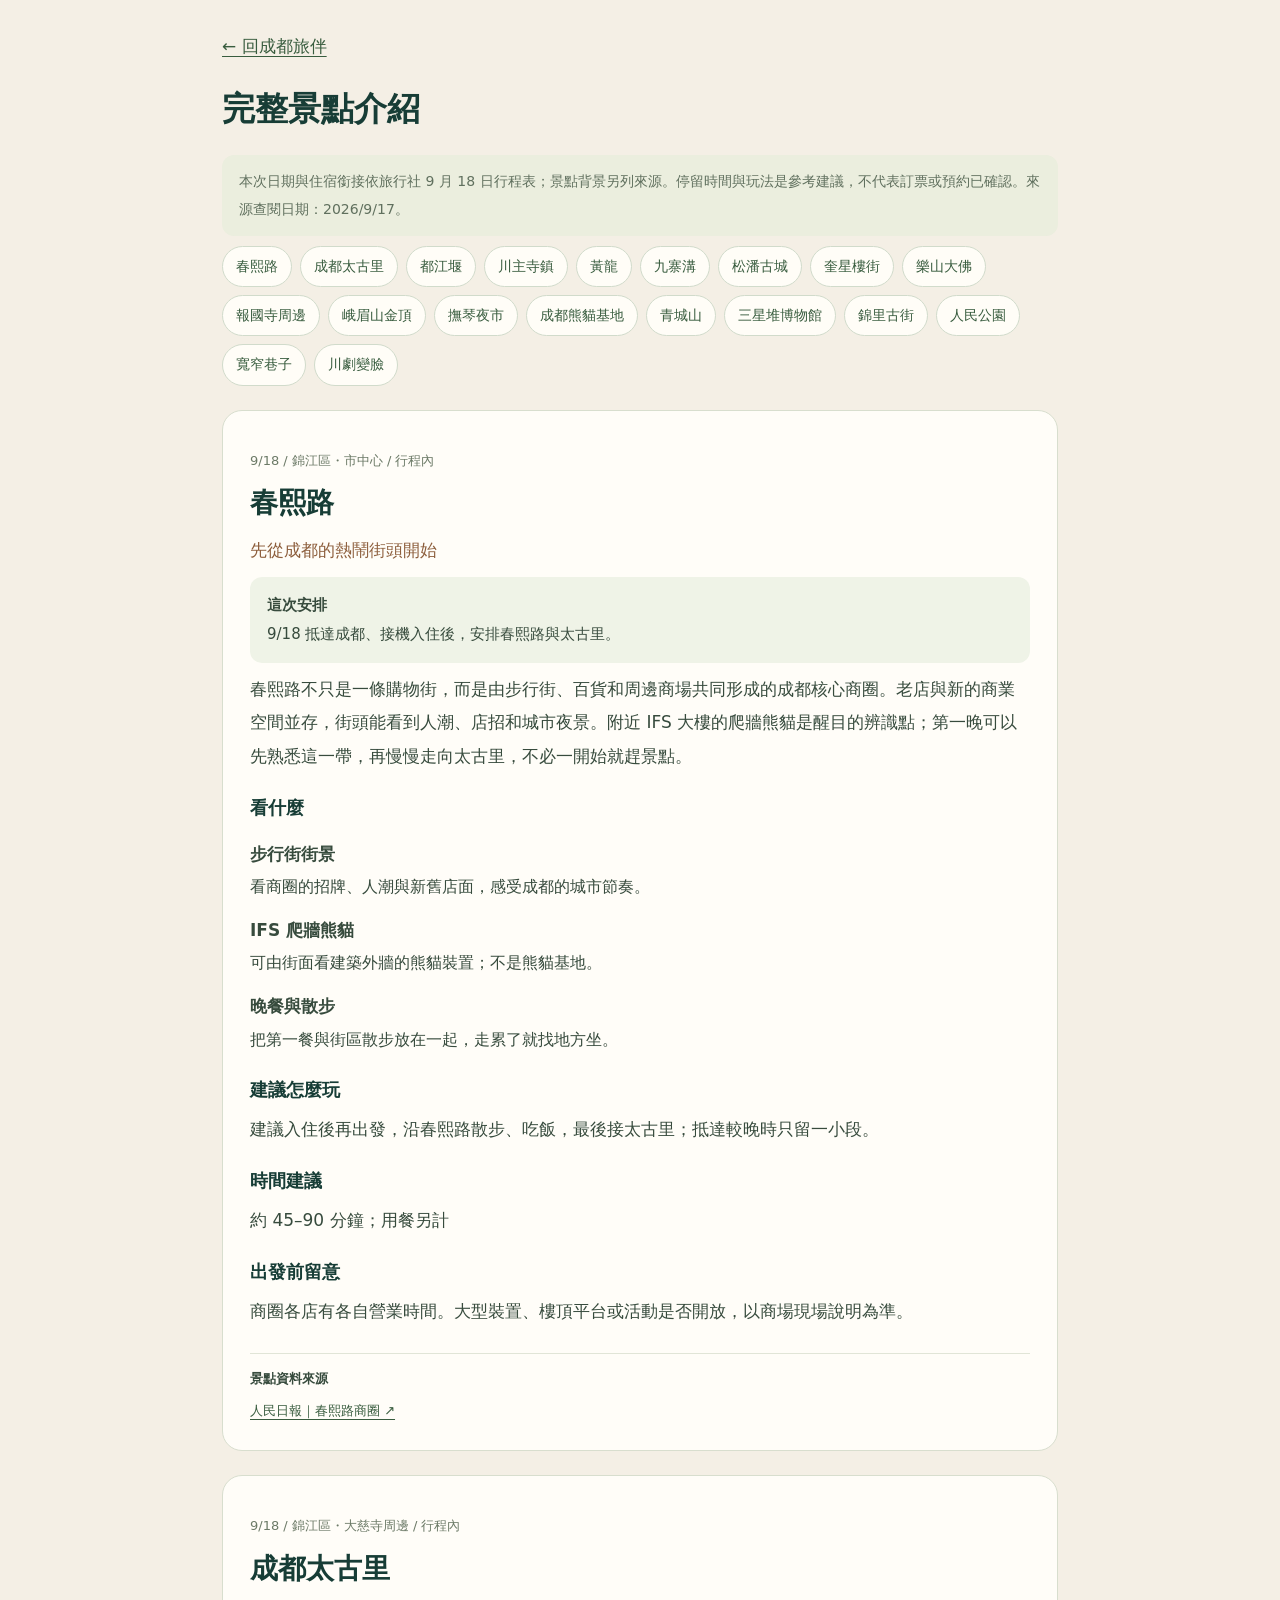
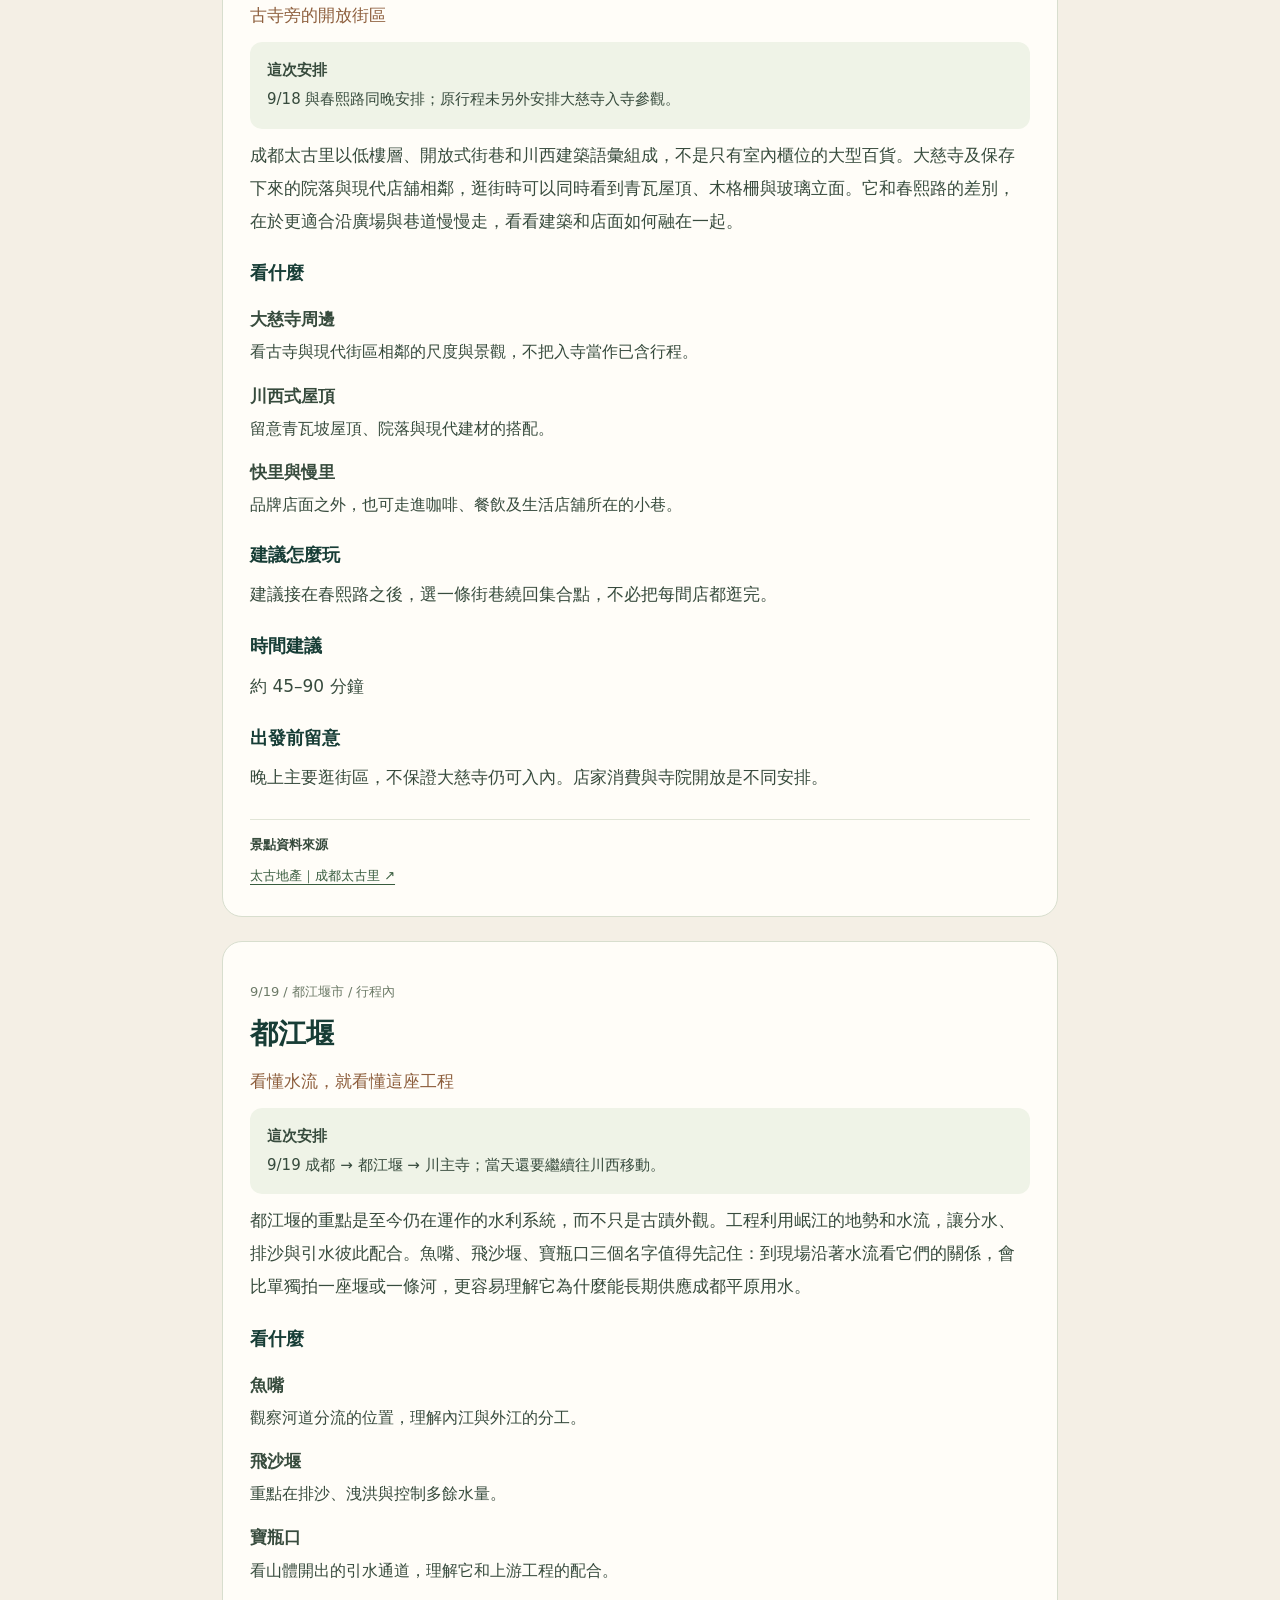
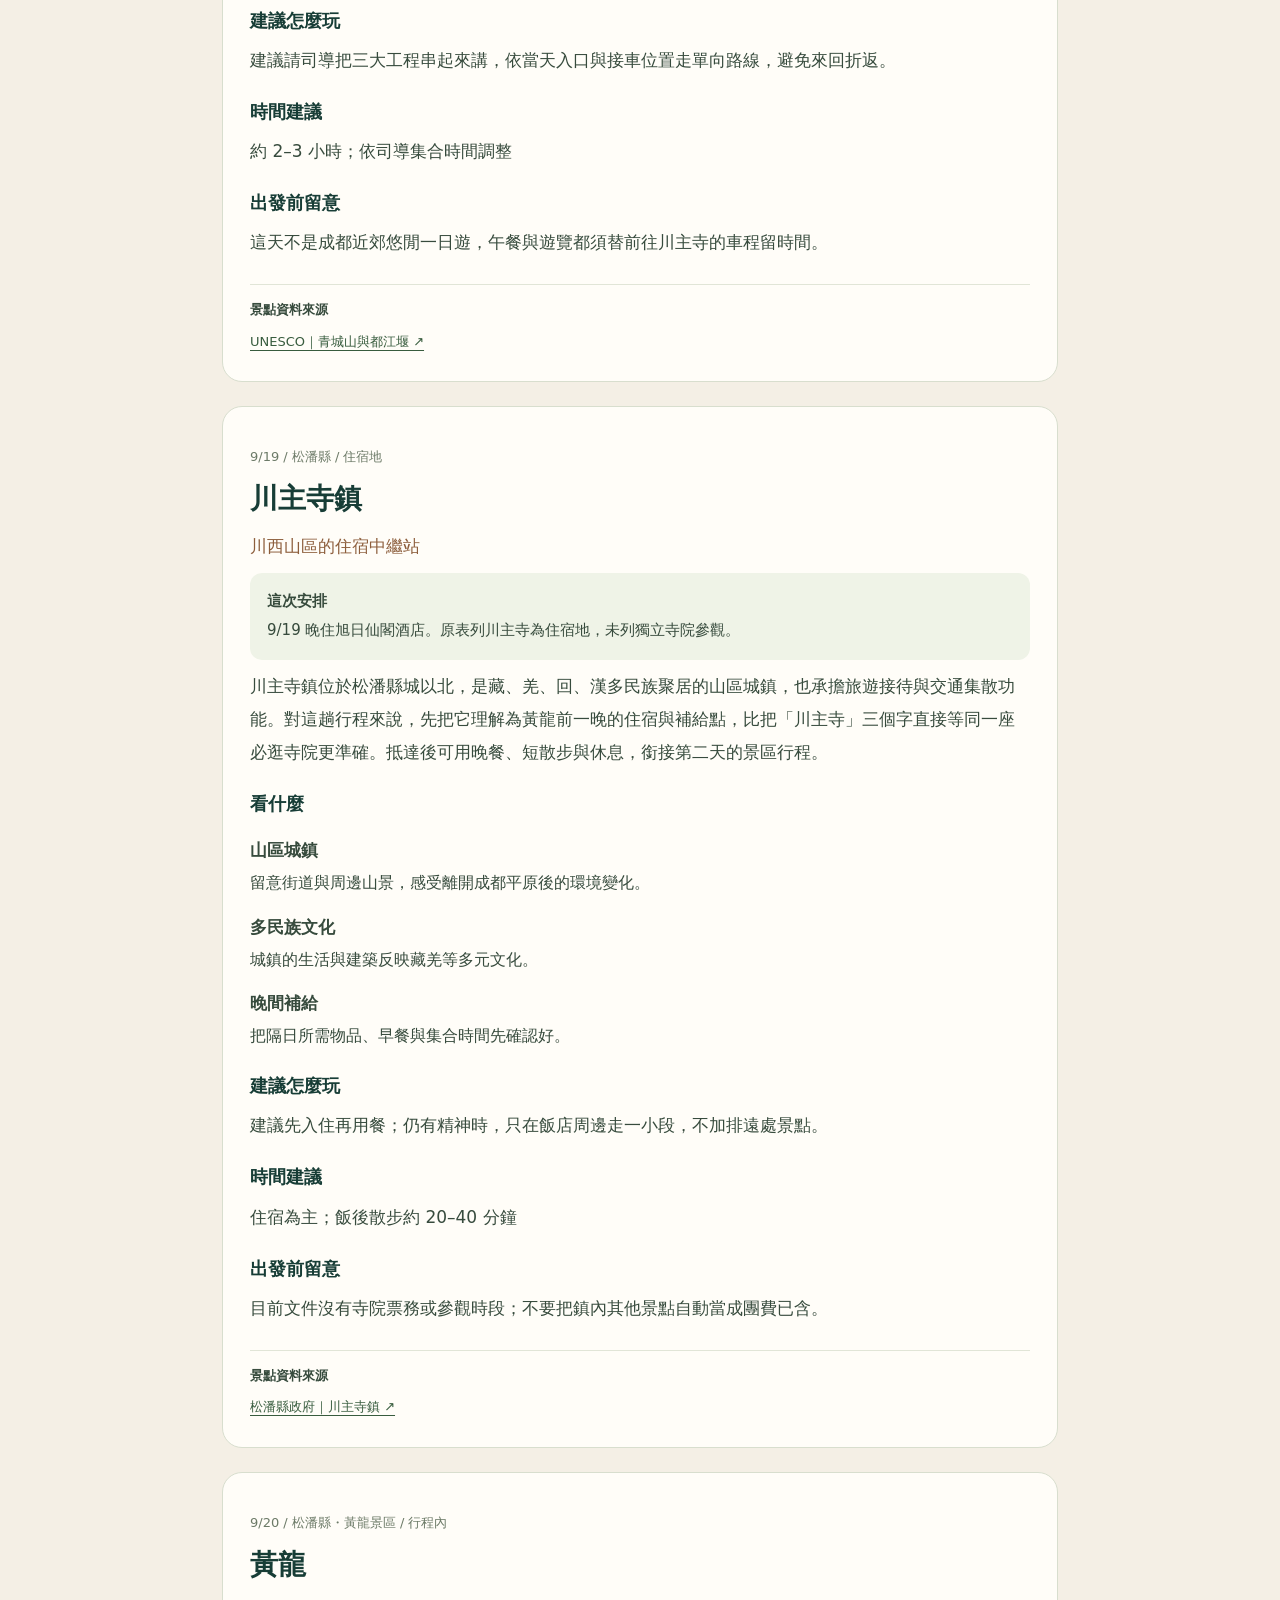
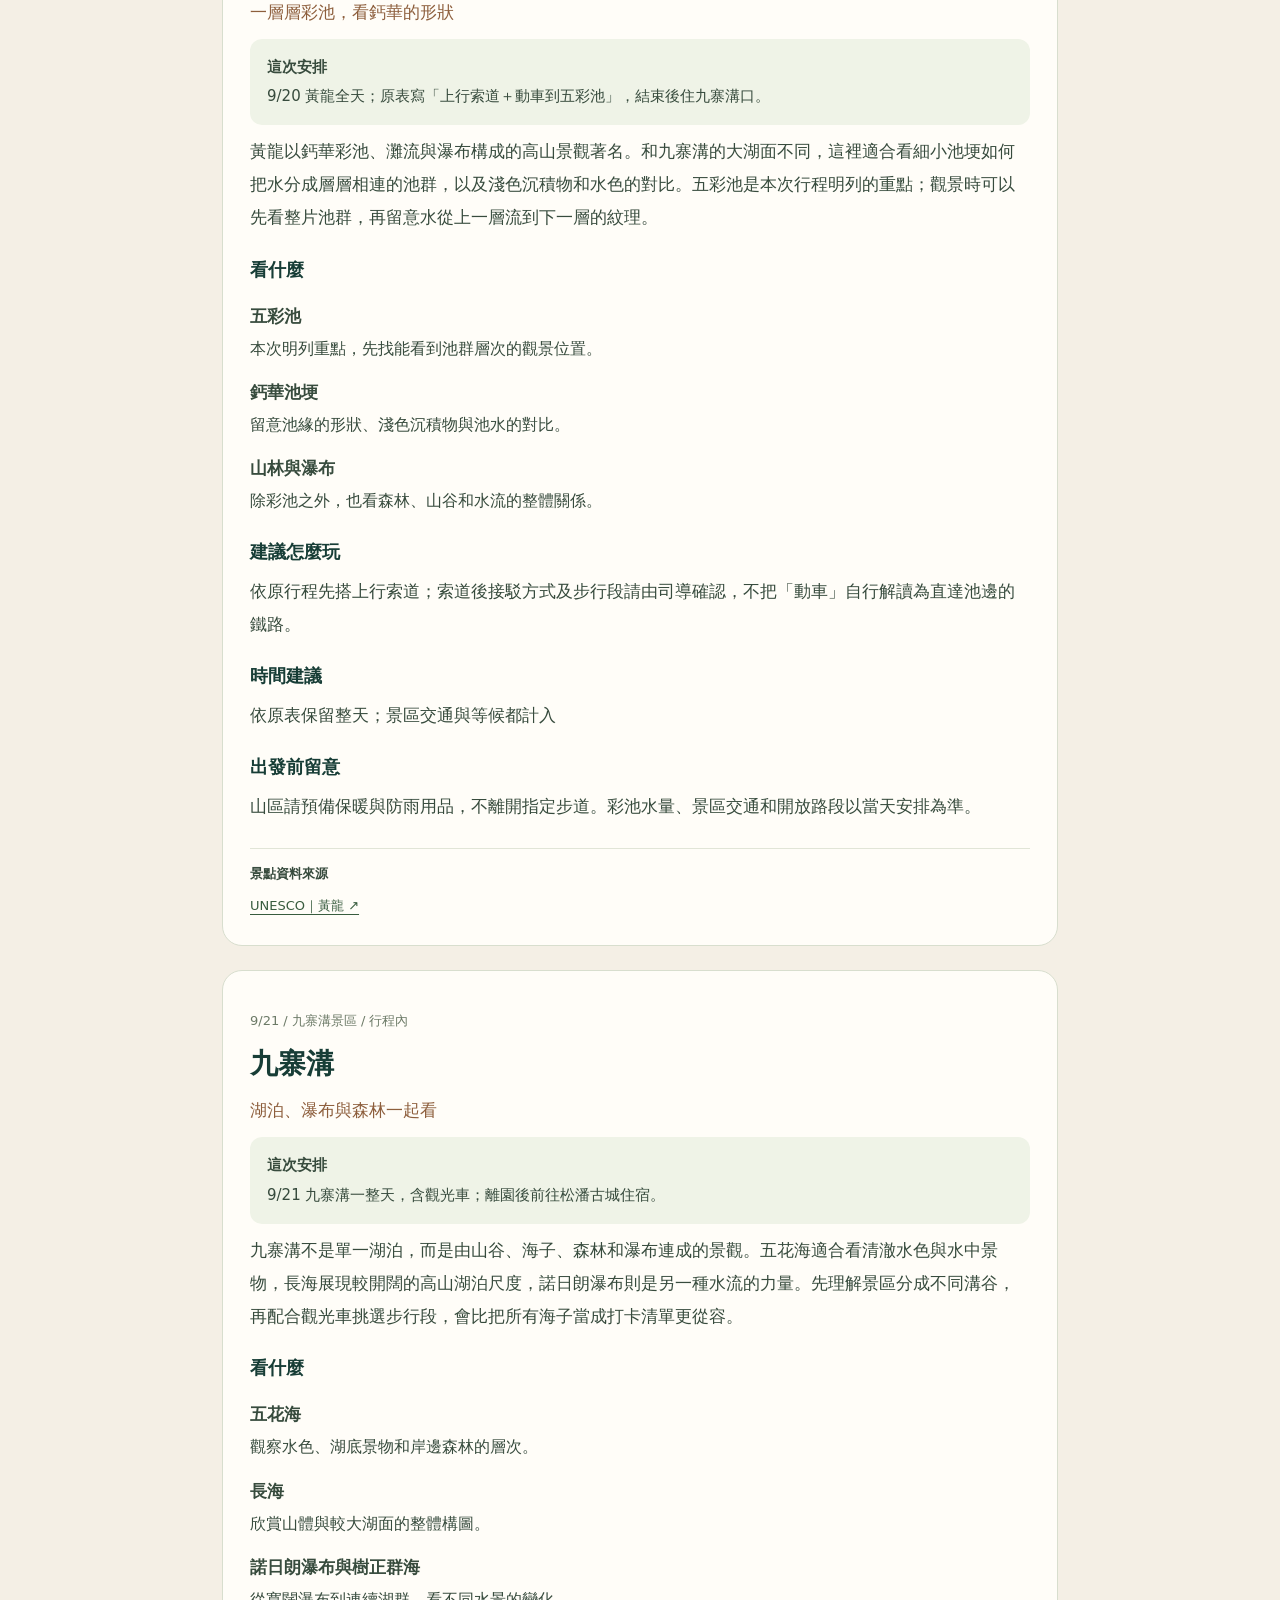
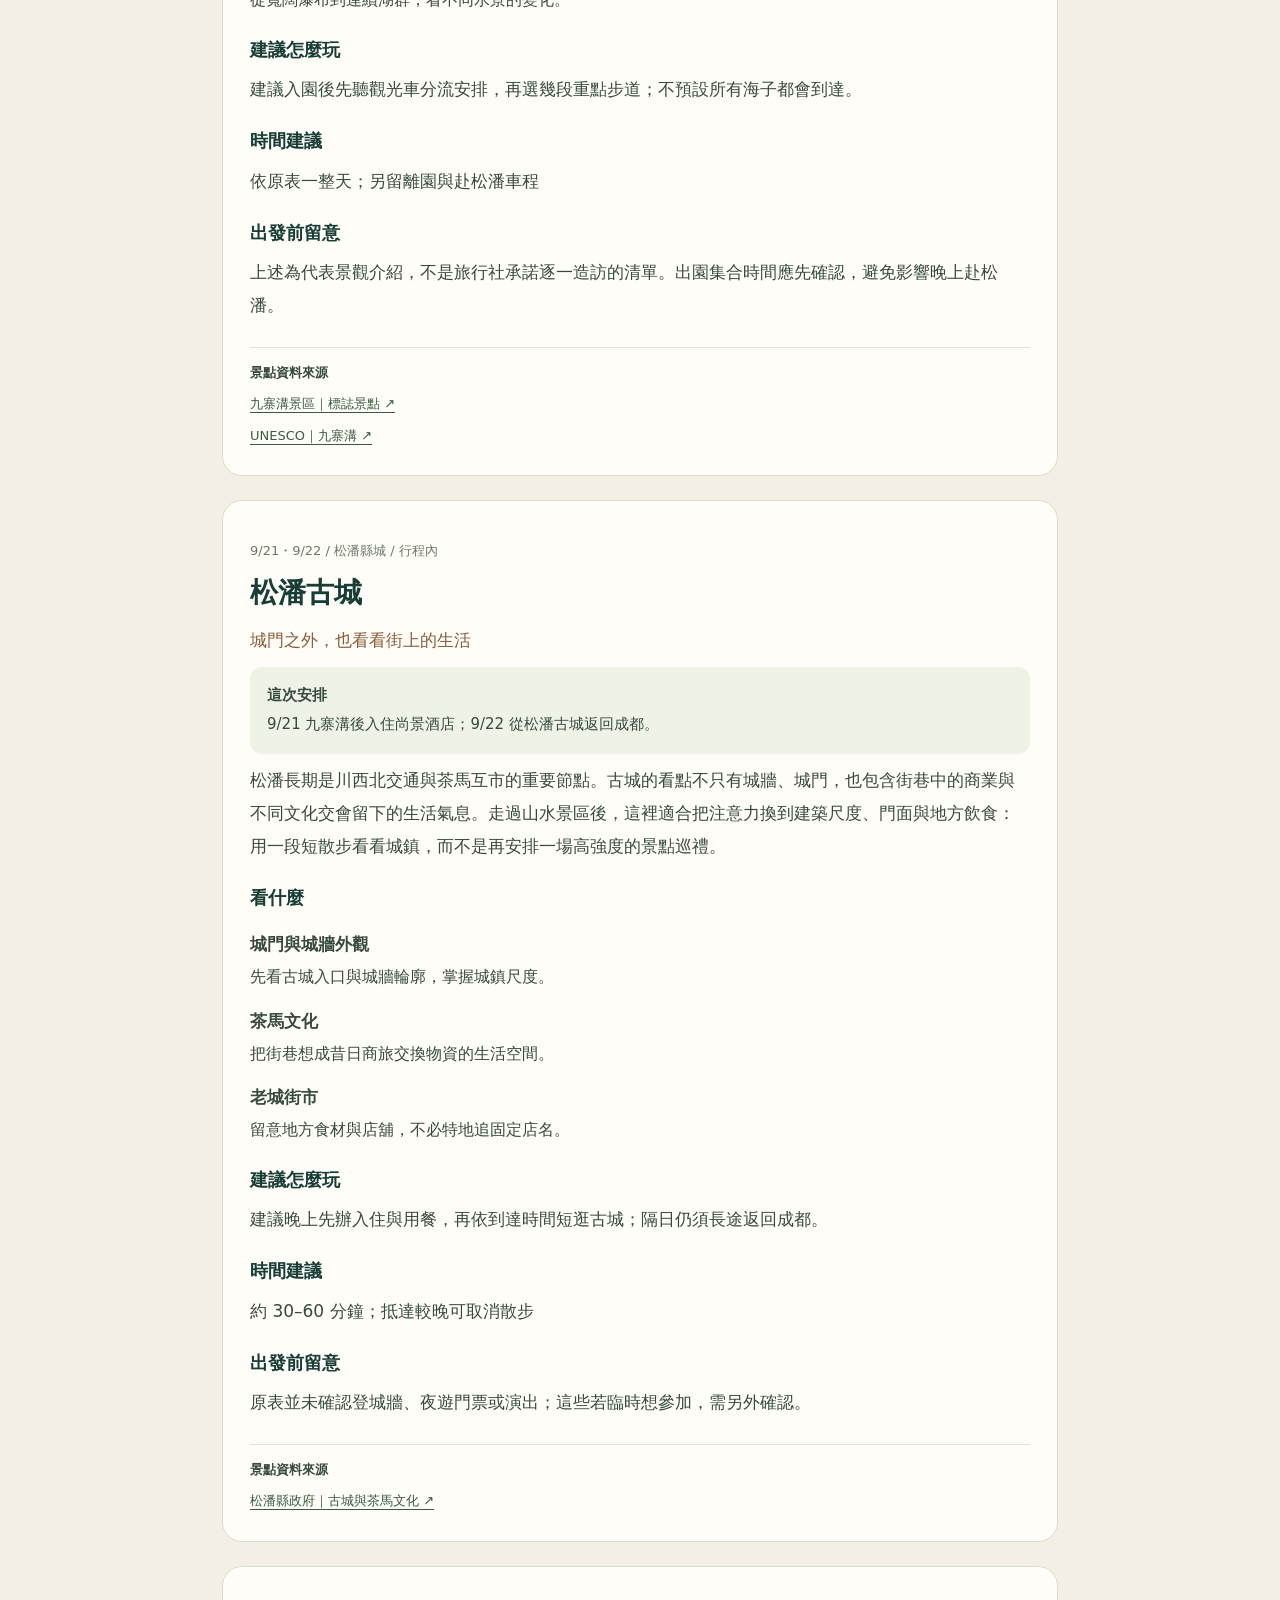
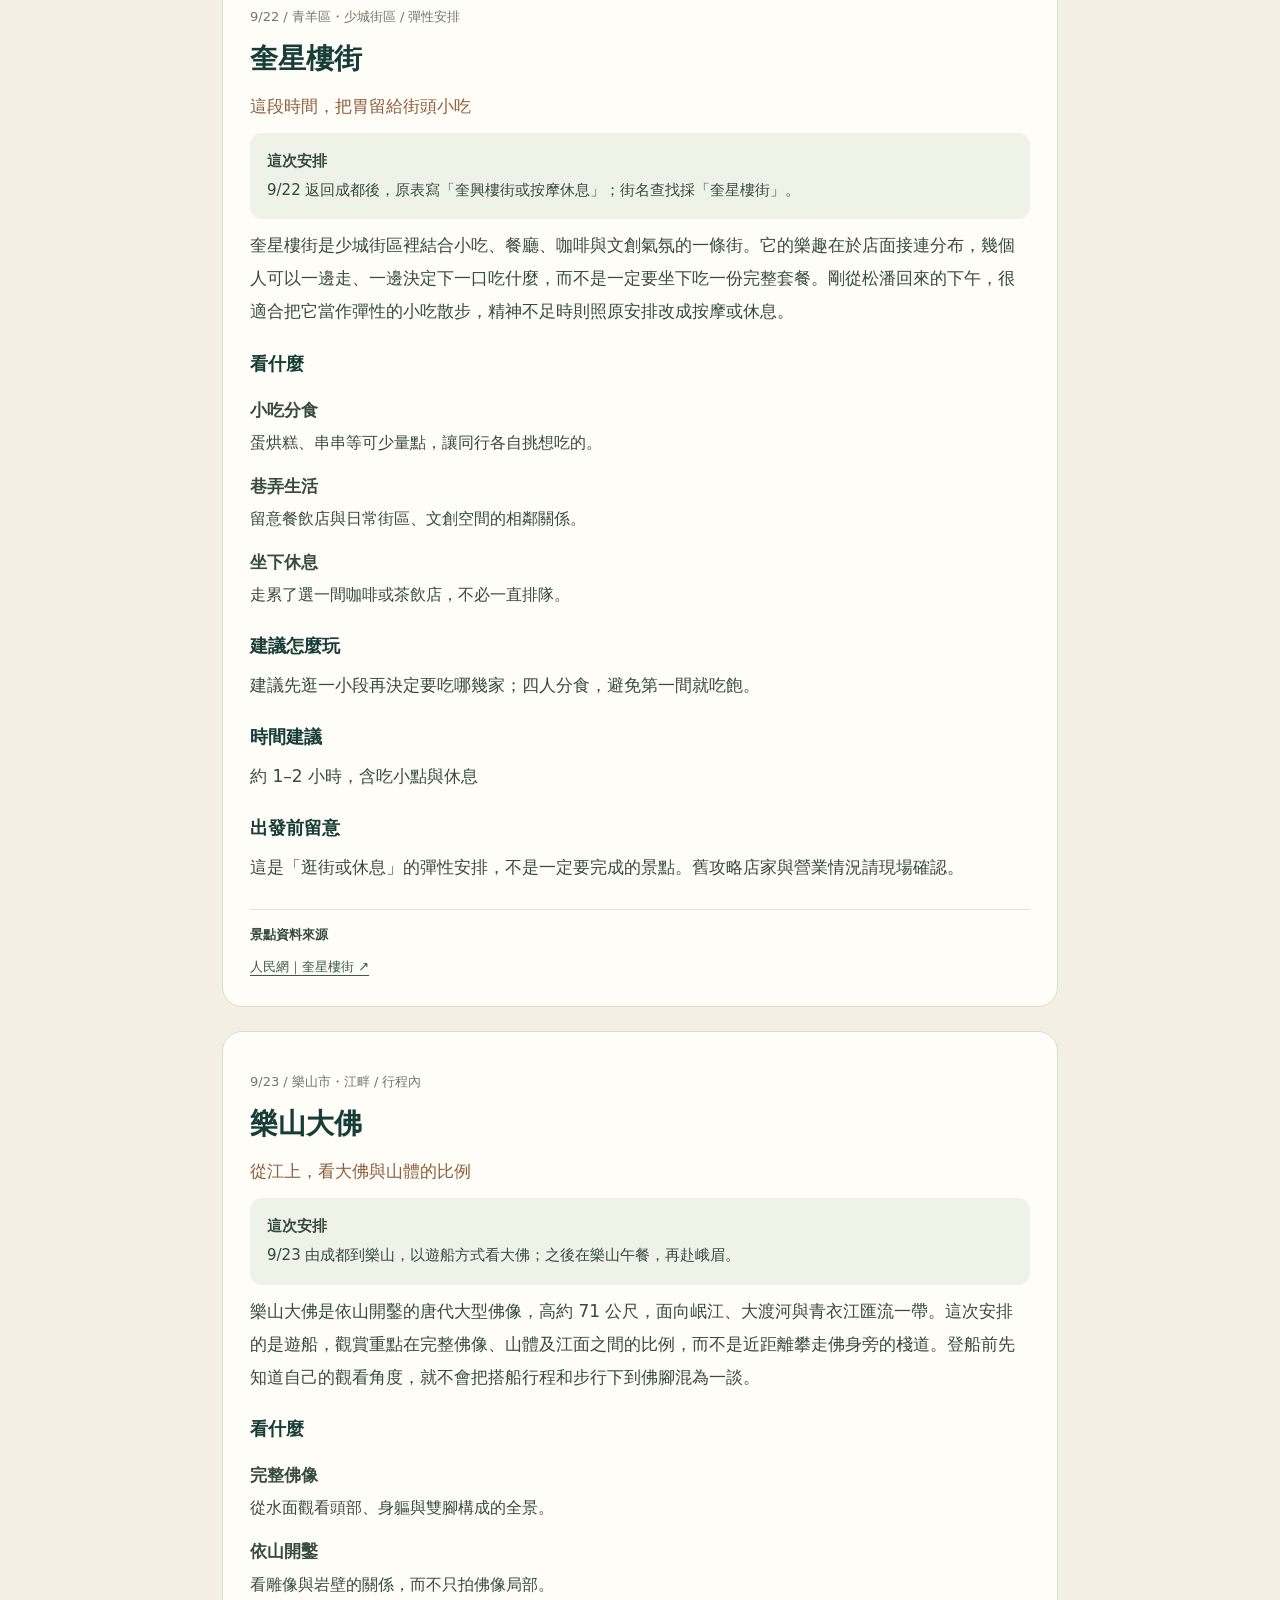
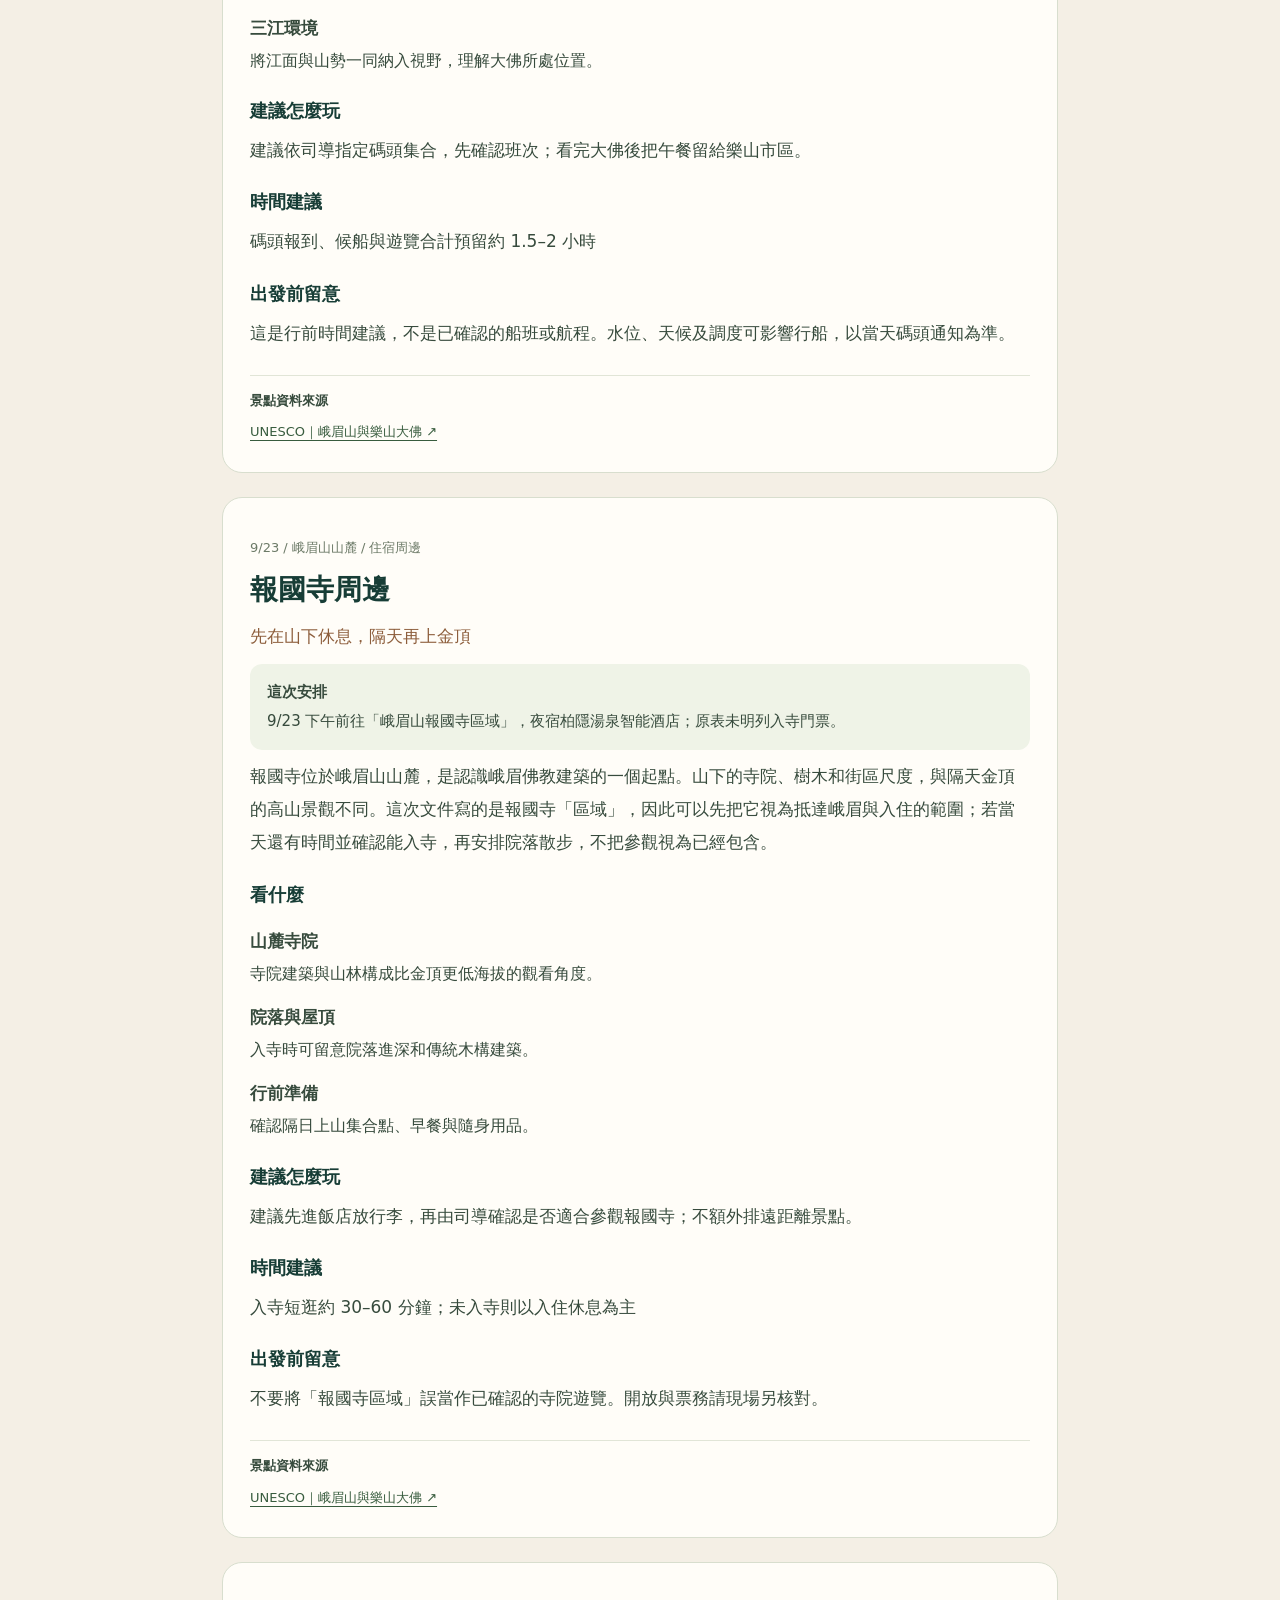
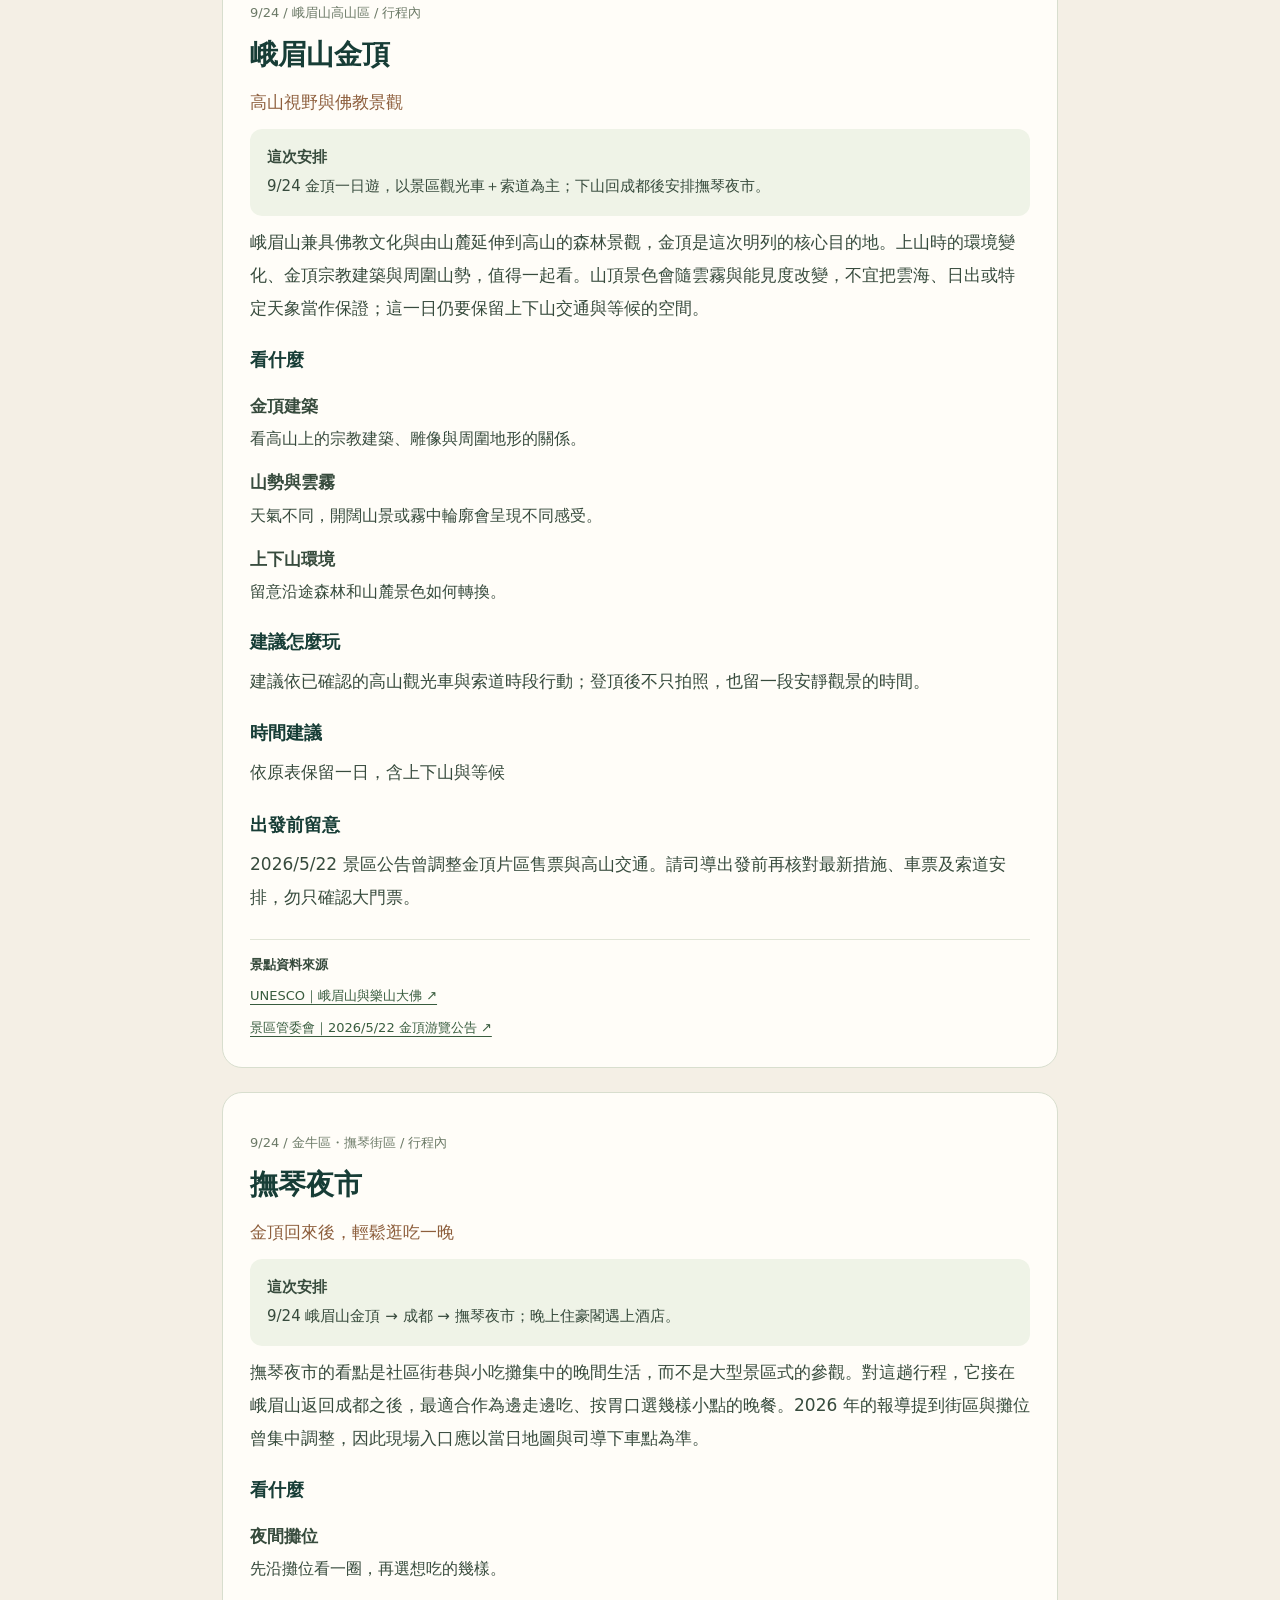
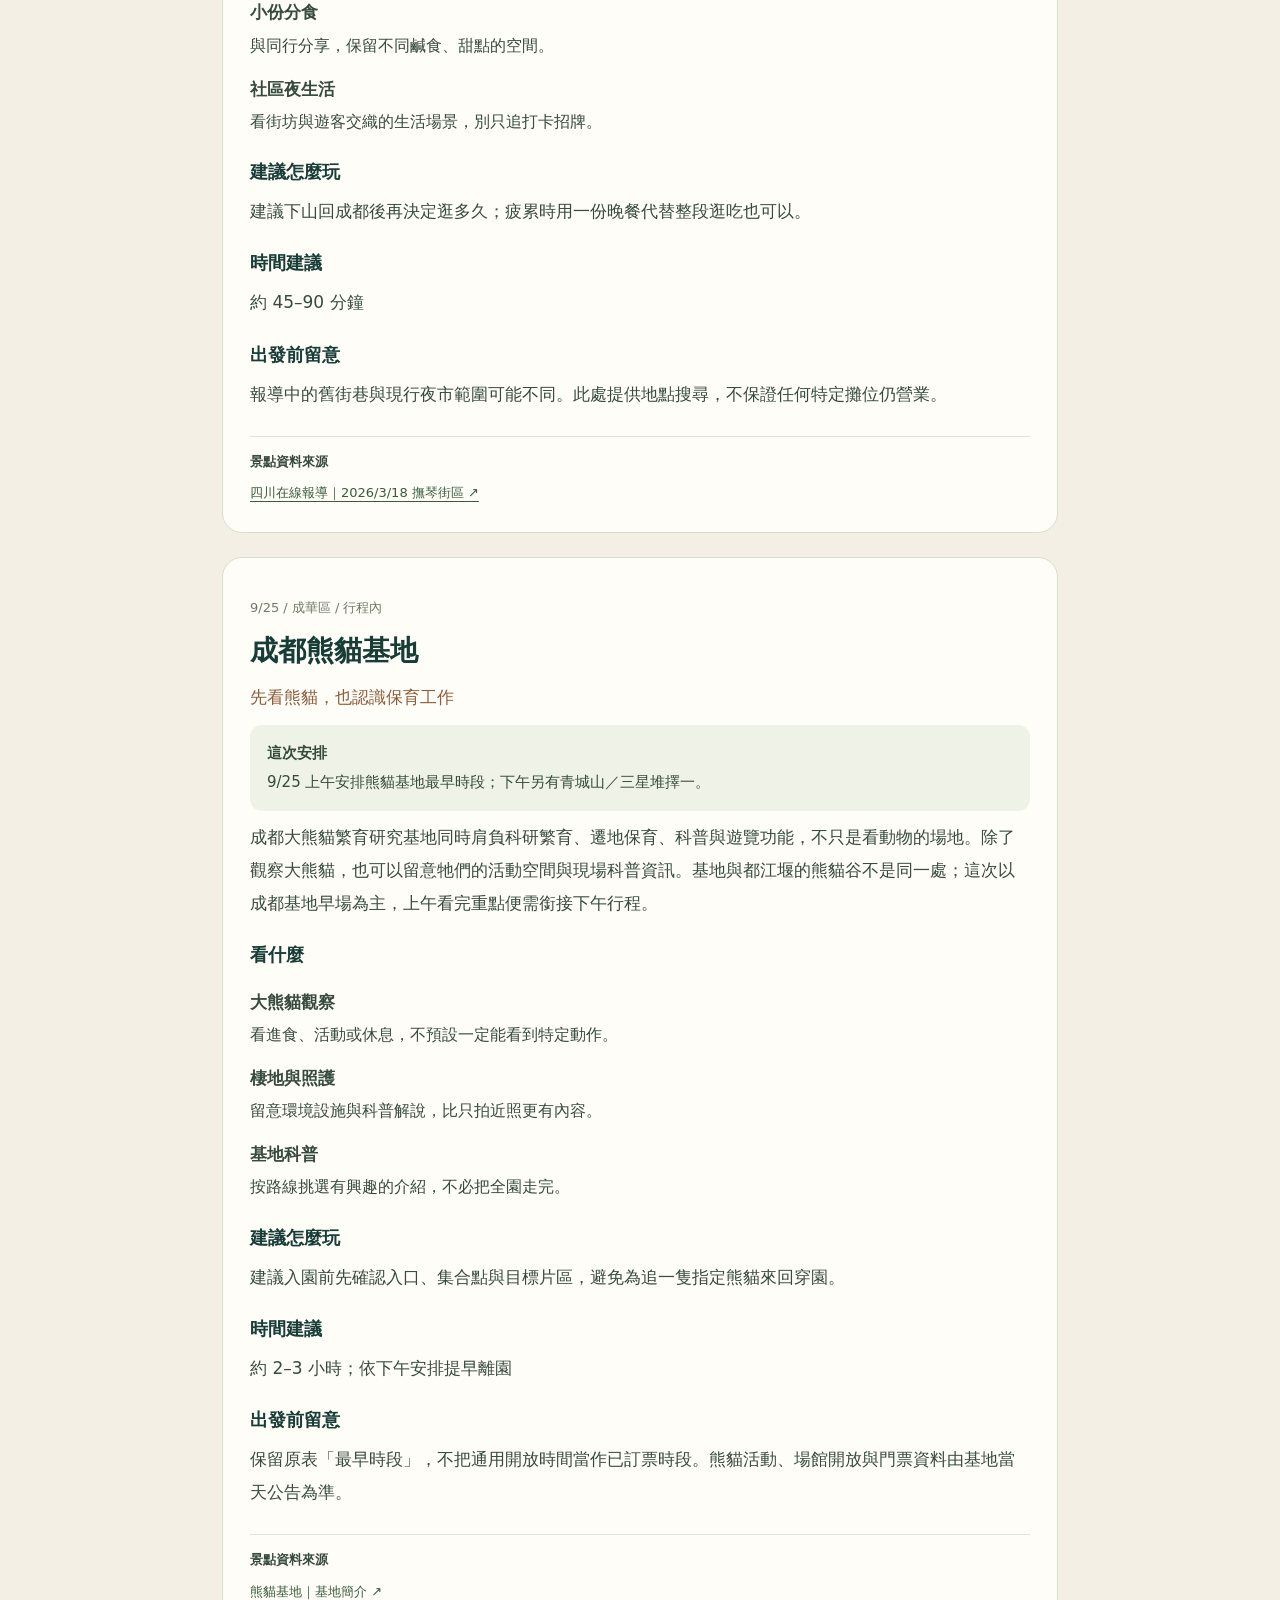
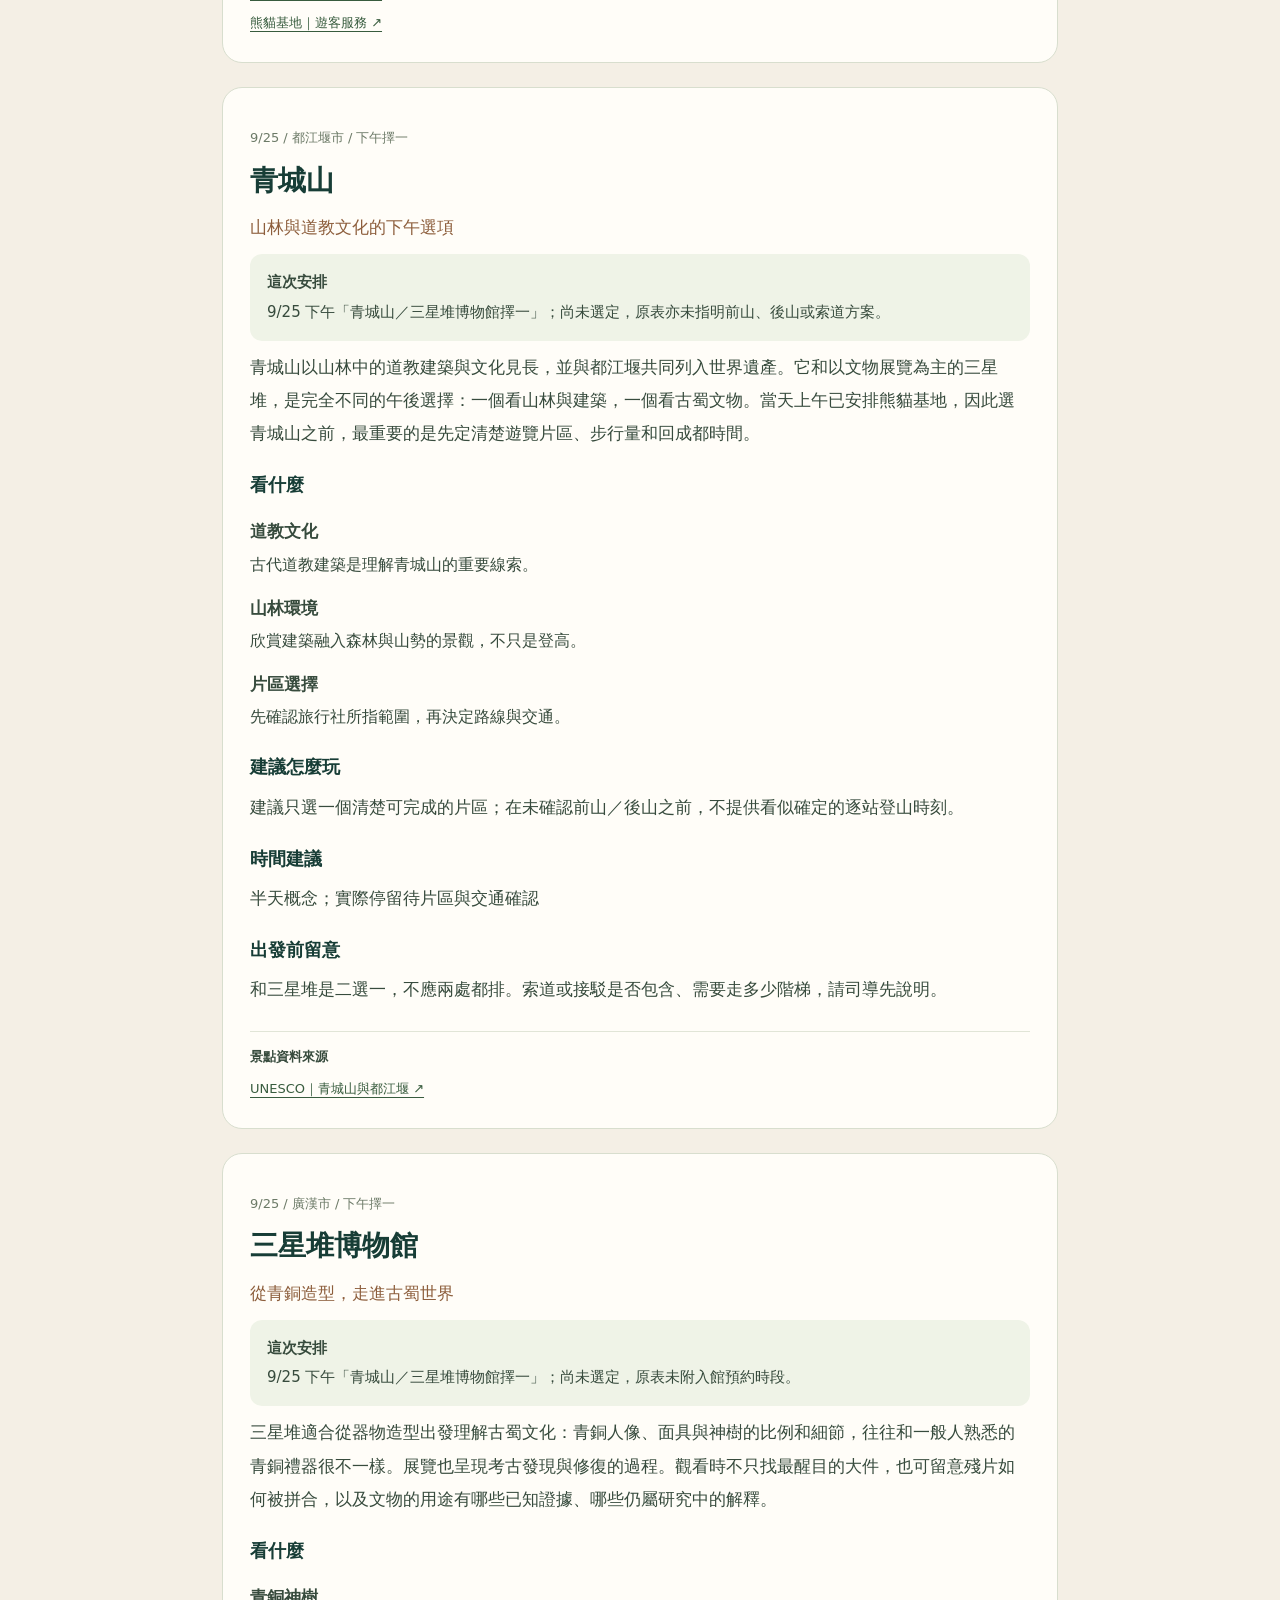
==== ATTRACTIONS.html @ cc191c0c "Add files via upload" ====
<!doctype html><html lang="zh-Hant"><head><meta charset="UTF-8"><meta name="viewport" content="width=device-width, initial-scale=1"><title>成都旅伴｜完整景點介紹</title><style>
*{box-sizing:border-box}body{margin:0;background:#f4efe5;color:#374b3d;font-family:system-ui,-apple-system,"Microsoft JhengHei",sans-serif;font-size:17px;line-height:1.95}main{max-width:880px;margin:auto;padding:30px 22px 70px}h1,h2,h3{color:#173d36;line-height:1.45}h1{font-size:33px}h2{font-size:28px;margin:7px 0}h3{font-size:18px;margin:22px 0 6px}p{margin:10px 0}a{color:#385c3e;overflow-wrap:anywhere;text-underline-offset:4px}article{padding:27px;margin:24px 0;background:#fffdf8;border:1px solid #d8dece;border-radius:20px;scroll-margin-top:20px}.meta{font-size:13px;color:#6c7a67}.tagline{color:#8d5e3c}.trip{padding:14px 17px;background:#eff3e7;border-radius:12px;font-size:15px}dt{font-weight:800}dd{margin:0 0 12px;font-size:16px}.sources{border-top:1px solid #e1e5d7;margin-top:25px;padding-top:12px;display:grid;gap:6px;font-size:13px}nav{display:flex;flex-wrap:wrap;gap:8px}nav a{border:1px solid #d1dbcb;border-radius:999px;padding:6px 13px;background:#fffdf7;font-size:14px;text-decoration:none}.note{font-size:14px;color:#60705e;background:#ebeede;padding:13px 17px;border-radius:12px}@media(max-width:560px){main{padding:20px 13px 50px}article{padding:21px}h1{font-size:29px}}@media print{nav,.home{display:none}body{background:white}article{break-inside:avoid;box-shadow:none;border:0;padding:0;margin:30px 0}a{color:inherit}}
</style></head><body><main><a class="home" href="./index.html">← 回成都旅伴</a><h1>完整景點介紹</h1><p class="note">本次日期與住宿銜接依旅行社 9 月 18 日行程表；景點背景另列來源。停留時間與玩法是參考建議，不代表訂票或預約已確認。來源查閱日期：2026/9/17。</p><nav aria-label="景點索引"><a href="#chunxi">春熙路</a><a href="#taikoo">成都太古里</a><a href="#dujiangyan">都江堰</a><a href="#chuanzhusi">川主寺鎮</a><a href="#huanglong">黃龍</a><a href="#jiuzhaigou">九寨溝</a><a href="#songpan">松潘古城</a><a href="#kuixinglou">奎星樓街</a><a href="#leshan">樂山大佛</a><a href="#baoguo">報國寺周邊</a><a href="#emei">峨眉山金頂</a><a href="#fuqin">撫琴夜市</a><a href="#panda">成都熊貓基地</a><a href="#qingcheng">青城山</a><a href="#sanxingdui">三星堆博物館</a><a href="#jinli">錦里古街</a><a href="#peoples-park">人民公園</a><a href="#kuanzhai">寬窄巷子</a><a href="#sichuan-opera">川劇變臉</a></nav><article id="chunxi"><p class="meta">9/18 / 錦江區・市中心 / 行程內</p><h2>春熙路</h2><p class="tagline">先從成都的熱鬧街頭開始</p><p class="trip"><strong>這次安排</strong><br>9/18 抵達成都、接機入住後，安排春熙路與太古里。</p><p>春熙路不只是一條購物街，而是由步行街、百貨和周邊商場共同形成的成都核心商圈。老店與新的商業空間並存，街頭能看到人潮、店招和城市夜景。附近 IFS 大樓的爬牆熊貓是醒目的辨識點；第一晚可以先熟悉這一帶，再慢慢走向太古里，不必一開始就趕景點。</p><h3>看什麼</h3><dl><dt>步行街街景</dt><dd>看商圈的招牌、人潮與新舊店面，感受成都的城市節奏。</dd><dt>IFS 爬牆熊貓</dt><dd>可由街面看建築外牆的熊貓裝置；不是熊貓基地。</dd><dt>晚餐與散步</dt><dd>把第一餐與街區散步放在一起，走累了就找地方坐。</dd></dl><h3>建議怎麼玩</h3><p>建議入住後再出發，沿春熙路散步、吃飯，最後接太古里；抵達較晚時只留一小段。</p><h3>時間建議</h3><p>約 45–90 分鐘；用餐另計</p><h3>出發前留意</h3><p>商圈各店有各自營業時間。大型裝置、樓頂平台或活動是否開放，以商場現場說明為準。</p><div class="sources"><strong>景點資料來源</strong><a href="https://finance.people.com.cn/n1/2025/0115/c1004-40402034.html" target="_blank" rel="noopener noreferrer">人民日報｜春熙路商圈 ↗</a></div></article><article id="taikoo"><p class="meta">9/18 / 錦江區・大慈寺周邊 / 行程內</p><h2>成都太古里</h2><p class="tagline">古寺旁的開放街區</p><p class="trip"><strong>這次安排</strong><br>9/18 與春熙路同晚安排；原行程未另外安排大慈寺入寺參觀。</p><p>成都太古里以低樓層、開放式街巷和川西建築語彙組成，不是只有室內櫃位的大型百貨。大慈寺及保存下來的院落與現代店舖相鄰，逛街時可以同時看到青瓦屋頂、木格柵與玻璃立面。它和春熙路的差別，在於更適合沿廣場與巷道慢慢走，看看建築和店面如何融在一起。</p><h3>看什麼</h3><dl><dt>大慈寺周邊</dt><dd>看古寺與現代街區相鄰的尺度與景觀，不把入寺當作已含行程。</dd><dt>川西式屋頂</dt><dd>留意青瓦坡屋頂、院落與現代建材的搭配。</dd><dt>快里與慢里</dt><dd>品牌店面之外，也可走進咖啡、餐飲及生活店舖所在的小巷。</dd></dl><h3>建議怎麼玩</h3><p>建議接在春熙路之後，選一條街巷繞回集合點，不必把每間店都逛完。</p><h3>時間建議</h3><p>約 45–90 分鐘</p><h3>出發前留意</h3><p>晚上主要逛街區，不保證大慈寺仍可入內。店家消費與寺院開放是不同安排。</p><div class="sources"><strong>景點資料來源</strong><a href="https://www.swireproperties.com/en/portfolio/current-developments/taikoo-li-chengdu/taikoo-li-chengdu/" target="_blank" rel="noopener noreferrer">太古地產｜成都太古里 ↗</a></div></article><article id="dujiangyan"><p class="meta">9/19 / 都江堰市 / 行程內</p><h2>都江堰</h2><p class="tagline">看懂水流，就看懂這座工程</p><p class="trip"><strong>這次安排</strong><br>9/19 成都 → 都江堰 → 川主寺；當天還要繼續往川西移動。</p><p>都江堰的重點是至今仍在運作的水利系統，而不只是古蹟外觀。工程利用岷江的地勢和水流，讓分水、排沙與引水彼此配合。魚嘴、飛沙堰、寶瓶口三個名字值得先記住：到現場沿著水流看它們的關係，會比單獨拍一座堰或一條河，更容易理解它為什麼能長期供應成都平原用水。</p><h3>看什麼</h3><dl><dt>魚嘴</dt><dd>觀察河道分流的位置，理解內江與外江的分工。</dd><dt>飛沙堰</dt><dd>重點在排沙、洩洪與控制多餘水量。</dd><dt>寶瓶口</dt><dd>看山體開出的引水通道，理解它和上游工程的配合。</dd></dl><h3>建議怎麼玩</h3><p>建議請司導把三大工程串起來講，依當天入口與接車位置走單向路線，避免來回折返。</p><h3>時間建議</h3><p>約 2–3 小時；依司導集合時間調整</p><h3>出發前留意</h3><p>這天不是成都近郊悠閒一日遊，午餐與遊覽都須替前往川主寺的車程留時間。</p><div class="sources"><strong>景點資料來源</strong><a href="https://whc.unesco.org/en/list/1001/" target="_blank" rel="noopener noreferrer">UNESCO｜青城山與都江堰 ↗</a></div></article><article id="chuanzhusi"><p class="meta">9/19 / 松潘縣 / 住宿地</p><h2>川主寺鎮</h2><p class="tagline">川西山區的住宿中繼站</p><p class="trip"><strong>這次安排</strong><br>9/19 晚住旭日仙閣酒店。原表列川主寺為住宿地，未列獨立寺院參觀。</p><p>川主寺鎮位於松潘縣城以北，是藏、羌、回、漢多民族聚居的山區城鎮，也承擔旅遊接待與交通集散功能。對這趟行程來說，先把它理解為黃龍前一晚的住宿與補給點，比把「川主寺」三個字直接等同一座必逛寺院更準確。抵達後可用晚餐、短散步與休息，銜接第二天的景區行程。</p><h3>看什麼</h3><dl><dt>山區城鎮</dt><dd>留意街道與周邊山景，感受離開成都平原後的環境變化。</dd><dt>多民族文化</dt><dd>城鎮的生活與建築反映藏羌等多元文化。</dd><dt>晚間補給</dt><dd>把隔日所需物品、早餐與集合時間先確認好。</dd></dl><h3>建議怎麼玩</h3><p>建議先入住再用餐；仍有精神時，只在飯店周邊走一小段，不加排遠處景點。</p><h3>時間建議</h3><p>住宿為主；飯後散步約 20–40 分鐘</p><h3>出發前留意</h3><p>目前文件沒有寺院票務或參觀時段；不要把鎮內其他景點自動當成團費已含。</p><div class="sources"><strong>景點資料來源</strong><a href="https://songpan.gov.cn/spxrmzf/c100131/201904/ddc56b2f0d0f4acba3a7b45893a83d0f.shtml" target="_blank" rel="noopener noreferrer">松潘縣政府｜川主寺鎮 ↗</a></div></article><article id="huanglong"><p class="meta">9/20 / 松潘縣・黃龍景區 / 行程內</p><h2>黃龍</h2><p class="tagline">一層層彩池，看鈣華的形狀</p><p class="trip"><strong>這次安排</strong><br>9/20 黃龍全天；原表寫「上行索道＋動車到五彩池」，結束後住九寨溝口。</p><p>黃龍以鈣華彩池、灘流與瀑布構成的高山景觀著名。和九寨溝的大湖面不同，這裡適合看細小池埂如何把水分成層層相連的池群，以及淺色沉積物和水色的對比。五彩池是本次行程明列的重點；觀景時可以先看整片池群，再留意水從上一層流到下一層的紋理。</p><h3>看什麼</h3><dl><dt>五彩池</dt><dd>本次明列重點，先找能看到池群層次的觀景位置。</dd><dt>鈣華池埂</dt><dd>留意池緣的形狀、淺色沉積物與池水的對比。</dd><dt>山林與瀑布</dt><dd>除彩池之外，也看森林、山谷和水流的整體關係。</dd></dl><h3>建議怎麼玩</h3><p>依原行程先搭上行索道；索道後接駁方式及步行段請由司導確認，不把「動車」自行解讀為直達池邊的鐵路。</p><h3>時間建議</h3><p>依原表保留整天；景區交通與等候都計入</p><h3>出發前留意</h3><p>山區請預備保暖與防雨用品，不離開指定步道。彩池水量、景區交通和開放路段以當天安排為準。</p><div class="sources"><strong>景點資料來源</strong><a href="https://whc.unesco.org/en/list/638/" target="_blank" rel="noopener noreferrer">UNESCO｜黃龍 ↗</a></div></article><article id="jiuzhaigou"><p class="meta">9/21 / 九寨溝景區 / 行程內</p><h2>九寨溝</h2><p class="tagline">湖泊、瀑布與森林一起看</p><p class="trip"><strong>這次安排</strong><br>9/21 九寨溝一整天，含觀光車；離園後前往松潘古城住宿。</p><p>九寨溝不是單一湖泊，而是由山谷、海子、森林和瀑布連成的景觀。五花海適合看清澈水色與水中景物，長海展現較開闊的高山湖泊尺度，諾日朗瀑布則是另一種水流的力量。先理解景區分成不同溝谷，再配合觀光車挑選步行段，會比把所有海子當成打卡清單更從容。</p><h3>看什麼</h3><dl><dt>五花海</dt><dd>觀察水色、湖底景物和岸邊森林的層次。</dd><dt>長海</dt><dd>欣賞山體與較大湖面的整體構圖。</dd><dt>諾日朗瀑布與樹正群海</dt><dd>從寬闊瀑布到連續湖群，看不同水景的變化。</dd></dl><h3>建議怎麼玩</h3><p>建議入園後先聽觀光車分流安排，再選幾段重點步道；不預設所有海子都會到達。</p><h3>時間建議</h3><p>依原表一整天；另留離園與赴松潘車程</p><h3>出發前留意</h3><p>上述為代表景觀介紹，不是旅行社承諾逐一造訪的清單。出園集合時間應先確認，避免影響晚上赴松潘。</p><div class="sources"><strong>景點資料來源</strong><a href="https://www.jiuzhai.com/about/scenic-spot" target="_blank" rel="noopener noreferrer">九寨溝景區｜標誌景點 ↗</a><a href="https://whc.unesco.org/en/list/637/" target="_blank" rel="noopener noreferrer">UNESCO｜九寨溝 ↗</a></div></article><article id="songpan"><p class="meta">9/21・9/22 / 松潘縣城 / 行程內</p><h2>松潘古城</h2><p class="tagline">城門之外，也看看街上的生活</p><p class="trip"><strong>這次安排</strong><br>9/21 九寨溝後入住尚景酒店；9/22 從松潘古城返回成都。</p><p>松潘長期是川西北交通與茶馬互市的重要節點。古城的看點不只有城牆、城門，也包含街巷中的商業與不同文化交會留下的生活氣息。走過山水景區後，這裡適合把注意力換到建築尺度、門面與地方飲食：用一段短散步看看城鎮，而不是再安排一場高強度的景點巡禮。</p><h3>看什麼</h3><dl><dt>城門與城牆外觀</dt><dd>先看古城入口與城牆輪廓，掌握城鎮尺度。</dd><dt>茶馬文化</dt><dd>把街巷想成昔日商旅交換物資的生活空間。</dd><dt>老城街市</dt><dd>留意地方食材與店舖，不必特地追固定店名。</dd></dl><h3>建議怎麼玩</h3><p>建議晚上先辦入住與用餐，再依到達時間短逛古城；隔日仍須長途返回成都。</p><h3>時間建議</h3><p>約 30–60 分鐘；抵達較晚可取消散步</p><h3>出發前留意</h3><p>原表並未確認登城牆、夜遊門票或演出；這些若臨時想參加，需另外確認。</p><div class="sources"><strong>景點資料來源</strong><a href="https://songpan.gov.cn/spxrmzf/c100135/202305/344b10db91b54410828f230901f3b801.shtml" target="_blank" rel="noopener noreferrer">松潘縣政府｜古城與茶馬文化 ↗</a></div></article><article id="kuixinglou"><p class="meta">9/22 / 青羊區・少城街區 / 彈性安排</p><h2>奎星樓街</h2><p class="tagline">這段時間，把胃留給街頭小吃</p><p class="trip"><strong>這次安排</strong><br>9/22 返回成都後，原表寫「奎興樓街或按摩休息」；街名查找採「奎星樓街」。</p><p>奎星樓街是少城街區裡結合小吃、餐廳、咖啡與文創氣氛的一條街。它的樂趣在於店面接連分布，幾個人可以一邊走、一邊決定下一口吃什麼，而不是一定要坐下吃一份完整套餐。剛從松潘回來的下午，很適合把它當作彈性的小吃散步，精神不足時則照原安排改成按摩或休息。</p><h3>看什麼</h3><dl><dt>小吃分食</dt><dd>蛋烘糕、串串等可少量點，讓同行各自挑想吃的。</dd><dt>巷弄生活</dt><dd>留意餐飲店與日常街區、文創空間的相鄰關係。</dd><dt>坐下休息</dt><dd>走累了選一間咖啡或茶飲店，不必一直排隊。</dd></dl><h3>建議怎麼玩</h3><p>建議先逛一小段再決定要吃哪幾家；四人分食，避免第一間就吃飽。</p><h3>時間建議</h3><p>約 1–2 小時，含吃小點與休息</p><h3>出發前留意</h3><p>這是「逛街或休息」的彈性安排，不是一定要完成的景點。舊攻略店家與營業情況請現場確認。</p><div class="sources"><strong>景點資料來源</strong><a href="https://sc.people.com.cn/n2/2025/1205/c345167-41433750.html" target="_blank" rel="noopener noreferrer">人民網｜奎星樓街 ↗</a></div></article><article id="leshan"><p class="meta">9/23 / 樂山市・江畔 / 行程內</p><h2>樂山大佛</h2><p class="tagline">從江上，看大佛與山體的比例</p><p class="trip"><strong>這次安排</strong><br>9/23 由成都到樂山，以遊船方式看大佛；之後在樂山午餐，再赴峨眉。</p><p>樂山大佛是依山開鑿的唐代大型佛像，高約 71 公尺，面向岷江、大渡河與青衣江匯流一帶。這次安排的是遊船，觀賞重點在完整佛像、山體及江面之間的比例，而不是近距離攀走佛身旁的棧道。登船前先知道自己的觀看角度，就不會把搭船行程和步行下到佛腳混為一談。</p><h3>看什麼</h3><dl><dt>完整佛像</dt><dd>從水面觀看頭部、身軀與雙腳構成的全景。</dd><dt>依山開鑿</dt><dd>看雕像與岩壁的關係，而不只拍佛像局部。</dd><dt>三江環境</dt><dd>將江面與山勢一同納入視野，理解大佛所處位置。</dd></dl><h3>建議怎麼玩</h3><p>建議依司導指定碼頭集合，先確認班次；看完大佛後把午餐留給樂山市區。</p><h3>時間建議</h3><p>碼頭報到、候船與遊覽合計預留約 1.5–2 小時</p><h3>出發前留意</h3><p>這是行前時間建議，不是已確認的船班或航程。水位、天候及調度可影響行船，以當天碼頭通知為準。</p><div class="sources"><strong>景點資料來源</strong><a href="https://whc.unesco.org/en/list/779/" target="_blank" rel="noopener noreferrer">UNESCO｜峨眉山與樂山大佛 ↗</a></div></article><article id="baoguo"><p class="meta">9/23 / 峨眉山山麓 / 住宿周邊</p><h2>報國寺周邊</h2><p class="tagline">先在山下休息，隔天再上金頂</p><p class="trip"><strong>這次安排</strong><br>9/23 下午前往「峨眉山報國寺區域」，夜宿柏隱湯泉智能酒店；原表未明列入寺門票。</p><p>報國寺位於峨眉山山麓，是認識峨眉佛教建築的一個起點。山下的寺院、樹木和街區尺度，與隔天金頂的高山景觀不同。這次文件寫的是報國寺「區域」，因此可以先把它視為抵達峨眉與入住的範圍；若當天還有時間並確認能入寺，再安排院落散步，不把參觀視為已經包含。</p><h3>看什麼</h3><dl><dt>山麓寺院</dt><dd>寺院建築與山林構成比金頂更低海拔的觀看角度。</dd><dt>院落與屋頂</dt><dd>入寺時可留意院落進深和傳統木構建築。</dd><dt>行前準備</dt><dd>確認隔日上山集合點、早餐與隨身用品。</dd></dl><h3>建議怎麼玩</h3><p>建議先進飯店放行李，再由司導確認是否適合參觀報國寺；不額外排遠距離景點。</p><h3>時間建議</h3><p>入寺短逛約 30–60 分鐘；未入寺則以入住休息為主</p><h3>出發前留意</h3><p>不要將「報國寺區域」誤當作已確認的寺院遊覽。開放與票務請現場另核對。</p><div class="sources"><strong>景點資料來源</strong><a href="https://whc.unesco.org/en/list/779/" target="_blank" rel="noopener noreferrer">UNESCO｜峨眉山與樂山大佛 ↗</a></div></article><article id="emei"><p class="meta">9/24 / 峨眉山高山區 / 行程內</p><h2>峨眉山金頂</h2><p class="tagline">高山視野與佛教景觀</p><p class="trip"><strong>這次安排</strong><br>9/24 金頂一日遊，以景區觀光車＋索道為主；下山回成都後安排撫琴夜市。</p><p>峨眉山兼具佛教文化與由山麓延伸到高山的森林景觀，金頂是這次明列的核心目的地。上山時的環境變化、金頂宗教建築與周圍山勢，值得一起看。山頂景色會隨雲霧與能見度改變，不宜把雲海、日出或特定天象當作保證；這一日仍要保留上下山交通與等候的空間。</p><h3>看什麼</h3><dl><dt>金頂建築</dt><dd>看高山上的宗教建築、雕像與周圍地形的關係。</dd><dt>山勢與雲霧</dt><dd>天氣不同，開闊山景或霧中輪廓會呈現不同感受。</dd><dt>上下山環境</dt><dd>留意沿途森林和山麓景色如何轉換。</dd></dl><h3>建議怎麼玩</h3><p>建議依已確認的高山觀光車與索道時段行動；登頂後不只拍照，也留一段安靜觀景的時間。</p><h3>時間建議</h3><p>依原表保留一日，含上下山與等候</p><h3>出發前留意</h3><p>2026/5/22 景區公告曾調整金頂片區售票與高山交通。請司導出發前再核對最新措施、車票及索道安排，勿只確認大門票。</p><div class="sources"><strong>景點資料來源</strong><a href="https://whc.unesco.org/en/list/779/" target="_blank" rel="noopener noreferrer">UNESCO｜峨眉山與樂山大佛 ↗</a><a href="https://www.leshan.gov.cn/lsswszf/zzzqgsgg/808058894643269.html" target="_blank" rel="noopener noreferrer">景區管委會｜2026/5/22 金頂游覽公告 ↗</a></div></article><article id="fuqin"><p class="meta">9/24 / 金牛區・撫琴街區 / 行程內</p><h2>撫琴夜市</h2><p class="tagline">金頂回來後，輕鬆逛吃一晚</p><p class="trip"><strong>這次安排</strong><br>9/24 峨眉山金頂 → 成都 → 撫琴夜市；晚上住豪閣遇上酒店。</p><p>撫琴夜市的看點是社區街巷與小吃攤集中的晚間生活，而不是大型景區式的參觀。對這趟行程，它接在峨眉山返回成都之後，最適合作為邊走邊吃、按胃口選幾樣小點的晚餐。2026 年的報導提到街區與攤位曾集中調整，因此現場入口應以當日地圖與司導下車點為準。</p><h3>看什麼</h3><dl><dt>夜間攤位</dt><dd>先沿攤位看一圈，再選想吃的幾樣。</dd><dt>小份分食</dt><dd>與同行分享，保留不同鹹食、甜點的空間。</dd><dt>社區夜生活</dt><dd>看街坊與遊客交織的生活場景，別只追打卡招牌。</dd></dl><h3>建議怎麼玩</h3><p>建議下山回成都後再決定逛多久；疲累時用一份晚餐代替整段逛吃也可以。</p><h3>時間建議</h3><p>約 45–90 分鐘</p><h3>出發前留意</h3><p>報導中的舊街巷與現行夜市範圍可能不同。此處提供地點搜尋，不保證任何特定攤位仍營業。</p><div class="sources"><strong>景點資料來源</strong><a href="https://gd.huaxia.com/c/2026/03/18/2127394.shtml" target="_blank" rel="noopener noreferrer">四川在線報導｜2026/3/18 撫琴街區 ↗</a></div></article><article id="panda"><p class="meta">9/25 / 成華區 / 行程內</p><h2>成都熊貓基地</h2><p class="tagline">先看熊貓，也認識保育工作</p><p class="trip"><strong>這次安排</strong><br>9/25 上午安排熊貓基地最早時段；下午另有青城山／三星堆擇一。</p><p>成都大熊貓繁育研究基地同時肩負科研繁育、遷地保育、科普與遊覽功能，不只是看動物的場地。除了觀察大熊貓，也可以留意牠們的活動空間與現場科普資訊。基地與都江堰的熊貓谷不是同一處；這次以成都基地早場為主，上午看完重點便需銜接下午行程。</p><h3>看什麼</h3><dl><dt>大熊貓觀察</dt><dd>看進食、活動或休息，不預設一定能看到特定動作。</dd><dt>棲地與照護</dt><dd>留意環境設施與科普解說，比只拍近照更有內容。</dd><dt>基地科普</dt><dd>按路線挑選有興趣的介紹，不必把全園走完。</dd></dl><h3>建議怎麼玩</h3><p>建議入園前先確認入口、集合點與目標片區，避免為追一隻指定熊貓來回穿園。</p><h3>時間建議</h3><p>約 2–3 小時；依下午安排提早離園</p><h3>出發前留意</h3><p>保留原表「最早時段」，不把通用開放時間當作已訂票時段。熊貓活動、場館開放與門票資料由基地當天公告為準。</p><div class="sources"><strong>景點資料來源</strong><a href="https://www.panda.org.cn/cn/about/introduction/" target="_blank" rel="noopener noreferrer">熊貓基地｜基地簡介 ↗</a><a href="https://www.panda.org.cn/cn/" target="_blank" rel="noopener noreferrer">熊貓基地｜遊客服務 ↗</a></div></article><article id="qingcheng"><p class="meta">9/25 / 都江堰市 / 下午擇一</p><h2>青城山</h2><p class="tagline">山林與道教文化的下午選項</p><p class="trip"><strong>這次安排</strong><br>9/25 下午「青城山／三星堆博物館擇一」；尚未選定，原表亦未指明前山、後山或索道方案。</p><p>青城山以山林中的道教建築與文化見長，並與都江堰共同列入世界遺產。它和以文物展覽為主的三星堆，是完全不同的午後選擇：一個看山林與建築，一個看古蜀文物。當天上午已安排熊貓基地，因此選青城山之前，最重要的是先定清楚遊覽片區、步行量和回成都時間。</p><h3>看什麼</h3><dl><dt>道教文化</dt><dd>古代道教建築是理解青城山的重要線索。</dd><dt>山林環境</dt><dd>欣賞建築融入森林與山勢的景觀，不只是登高。</dd><dt>片區選擇</dt><dd>先確認旅行社所指範圍，再決定路線與交通。</dd></dl><h3>建議怎麼玩</h3><p>建議只選一個清楚可完成的片區；在未確認前山／後山之前，不提供看似確定的逐站登山時刻。</p><h3>時間建議</h3><p>半天概念；實際停留待片區與交通確認</p><h3>出發前留意</h3><p>和三星堆是二選一，不應兩處都排。索道或接駁是否包含、需要走多少階梯，請司導先說明。</p><div class="sources"><strong>景點資料來源</strong><a href="https://whc.unesco.org/en/list/1001/" target="_blank" rel="noopener noreferrer">UNESCO｜青城山與都江堰 ↗</a></div></article><article id="sanxingdui"><p class="meta">9/25 / 廣漢市 / 下午擇一</p><h2>三星堆博物館</h2><p class="tagline">從青銅造型，走進古蜀世界</p><p class="trip"><strong>這次安排</strong><br>9/25 下午「青城山／三星堆博物館擇一」；尚未選定，原表未附入館預約時段。</p><p>三星堆適合從器物造型出發理解古蜀文化：青銅人像、面具與神樹的比例和細節，往往和一般人熟悉的青銅禮器很不一樣。展覽也呈現考古發現與修復的過程。觀看時不只找最醒目的大件，也可留意殘片如何被拼合，以及文物的用途有哪些已知證據、哪些仍屬研究中的解釋。</p><h3>看什麼</h3><dl><dt>青銅神樹</dt><dd>看枝幹、鳥形裝飾與組合方式，理解修復後的整體形象。</dd><dt>大立人與面具</dt><dd>注意眼睛、耳朵、手勢與服飾的造型語言。</dd><dt>金器與考古脈絡</dt><dd>把器物放回出土和研究的背景，不只當成造型奇特的收藏。</dd></dl><h3>建議怎麼玩</h3><p>建議選定此方案後，先確認預約，再預留約 3 小時慢看；可配合館內講解而非一路拍照趕場。</p><h3>時間建議</h3><p>約 3 小時；不含成都往返交通</p><h3>出發前留意</h3><p>代表文物介紹不等於保證當日全部在展。展品借展、場館動線與講解安排，以館方資訊為準。</p><div class="sources"><strong>景點資料來源</strong><a href="https://art.scu.edu.cn/info/1098/11063.htm" target="_blank" rel="noopener noreferrer">四川大學藝術學院｜三星堆文物參訪 ↗</a><a href="https://www.chinanews.com/cul/2021/03-26/9440934.shtml" target="_blank" rel="noopener noreferrer">央視新聞｜青銅神樹與考古發現 ↗</a></div></article><article id="jinli"><p class="meta">9/25 / 武侯區・武侯祠旁 / 行程內</p><h2>錦里古街</h2><p class="tagline">夜色裡看川西街屋與民俗</p><p class="trip"><strong>這次安排</strong><br>9/25 晚上回成都逛錦里；原行程沒有另外安排武侯祠博物館入館。</p><p>今天的錦里民俗街由武侯祠博物館修建，以清末民初四川民居的風格結合三國與地方民俗元素，並非整條原封未動的千年街道。臨街店舖、屋簷與燈光構成適合散步的景觀。這一晚可以把重點放在看街屋與民俗工藝，按興趣買幾樣小點，不必把每一家小吃都排進去。</p><h3>看什麼</h3><dl><dt>川西街屋</dt><dd>留意上下兩層街屋、木構門面與連續屋簷。</dd><dt>民俗與工藝</dt><dd>看看展示與售賣地方工藝的小店。</dd><dt>夜間街景</dt><dd>依人潮選較好走的支巷，慢慢看燈光與建築。</dd></dl><h3>建議怎麼玩</h3><p>建議當成下午行程後的夜間散步，先和司導約好離開的出口。</p><h3>時間建議</h3><p>約 45–90 分鐘</p><h3>出發前留意</h3><p>錦里和旁邊武侯祠的入館與票務不是同一件事；不要把原表的錦里自動擴成武侯祠參觀。</p><div class="sources"><strong>景點資料來源</strong><a href="https://wuhouci.net.cn/jlms" target="_blank" rel="noopener noreferrer">武侯祠博物館｜錦里民俗 ↗</a></div></article><article id="peoples-park"><p class="meta">9/26 / 青羊區 / 行程內</p><h2>人民公園</h2><p class="tagline">留時間坐下，才是成都這一站</p><p class="trip"><strong>這次安排</strong><br>9/26 自由活動安排包含人民公園、寬窄巷子與川劇變臉。</p><p>人民公園很適合看成都的茶館生活。園內的鶴鳴茶社創立於 1923 年，蓋碗茶與長嘴壺茶藝都是認識當地飲茶文化的線索。與前幾天需要不斷移動的景區不同，這一站可以少走一點、多坐一會兒：點一杯茶，看茶桌之間的人來人往，讓旅行有一段真正放慢的時間。</p><h3>看什麼</h3><dl><dt>茶館與茶桌</dt><dd>觀察蓋碗茶、座位和人們聊天休息的生活場景。</dd><dt>長嘴壺茶藝</dt><dd>有現場演示時欣賞倒茶動作；不當作已預訂表演。</dd><dt>公園散步</dt><dd>喝茶前後走一小段即可，不必追求走遍全園。</dd></dl><h3>建議怎麼玩</h3><p>建議先喝茶再散步；之後前往寬窄巷子，避免在不同區域來回折返。</p><h3>時間建議</h3><p>約 1–2 小時，含喝茶</p><h3>出發前留意</h3><p>茶水、附加服務與表演是否另收費，請先看價格。原行程未指定茶社或含茶飲套餐。</p><div class="sources"><strong>景點資料來源</strong><a href="https://world.people.com.cn/n1/2024/0423/c1002-40221874.html" target="_blank" rel="noopener noreferrer">人民網｜人民公園鶴鳴茶社 ↗</a></div></article><article id="kuanzhai"><p class="meta">9/26 / 青羊區・少城街區 / 行程內</p><h2>寬窄巷子</h2><p class="tagline">用街、巷、院落，看老城尺度</p><p class="trip"><strong>這次安排</strong><br>9/26 與人民公園、自由活動及川劇變臉同日安排。</p><p>寬窄巷子的看點在於相互連通的街巷與院落。寬巷子、窄巷子與井巷子形成可慢慢穿行的空間，街屋、門面和庭院也承載不同的商業與生活用途。這裡經過更新並融入觀光消費，適合看建築細節、拍街景和逛店；不用把每間店都當成必吃必買，挑感興趣的地方停下即可。</p><h3>看什麼</h3><dl><dt>三條主要巷道</dt><dd>比較寬巷子、窄巷子與井巷子的氣氛和街道尺度。</dd><dt>院落門面</dt><dd>留意門頭、牆面與院落開口，慢看比快走更有趣。</dd><dt>街區休閒</dt><dd>找茶飲或小店稍作休息，也可補最後採買。</dd></dl><h3>建議怎麼玩</h3><p>建議從一條巷子進、另一條出，選擇短環線，不必重複走同一路。</p><h3>時間建議</h3><p>約 1–1.5 小時</p><h3>出發前留意</h3><p>購物、餐飲與民俗體驗請先確認內容和價格；晚上的川劇須另外保留集合時間。</p><div class="sources"><strong>景點資料來源</strong><a href="https://sc.people.com.cn/n2/2020/0811/c345167-34217553.html" target="_blank" rel="noopener noreferrer">四川日報｜寬窄巷子街巷與院落 ↗</a></div></article><article id="sichuan-opera"><p class="meta">9/26 / 劇場待旅行社確認 / 場次未定</p><h2>川劇變臉</h2><p class="tagline">看一張臉譜，也看一整門戲</p><p class="trip"><strong>這次安排</strong><br>9/26 安排川劇變臉；原行程未提供劇場、節目、場次與座位。</p><p>變臉是川劇為塑造人物而發展的表演技藝之一，川劇本身還包含唱腔、幫腔、身段與帶有生活氣息的表演。觀賞時可以一面看臉譜瞬間轉換，一面留意演員的步伐、眼神和音樂如何配合。不同劇場的旅遊演出或完整劇目內容不一，這趟先保留表演介紹，不指定尚未確認的場館。</p><h3>看什麼</h3><dl><dt>臉譜變換</dt><dd>留意表演節奏與人物情緒，不只等最後一次變臉。</dd><dt>身段與音樂</dt><dd>看手勢、步伐如何配合鑼鼓、唱腔或舞台音樂。</dd><dt>整場節目</dt><dd>變臉之外有什麼內容，以實際預訂的節目單為準。</dd></dl><h3>建議怎麼玩</h3><p>建議旅行社確認劇場後，再核對開演時間、座位與是否含茶；開演前預留入場時間。</p><h3>時間建議</h3><p>以訂妥場次為準；建議提前約 20–30 分鐘入場</p><h3>出發前留意</h3><p>高德按鈕只搜尋成都川劇場館，不能當作你們當晚的指定集合點。尚未取得劇場資訊前不填假地址。</p><div class="sources"><strong>景點資料來源</strong><a href="https://www.ihchina.cn/project_details/13161/" target="_blank" rel="noopener noreferrer">中國非物質文化遺產網｜川劇 ↗</a></div></article></main></body></html>
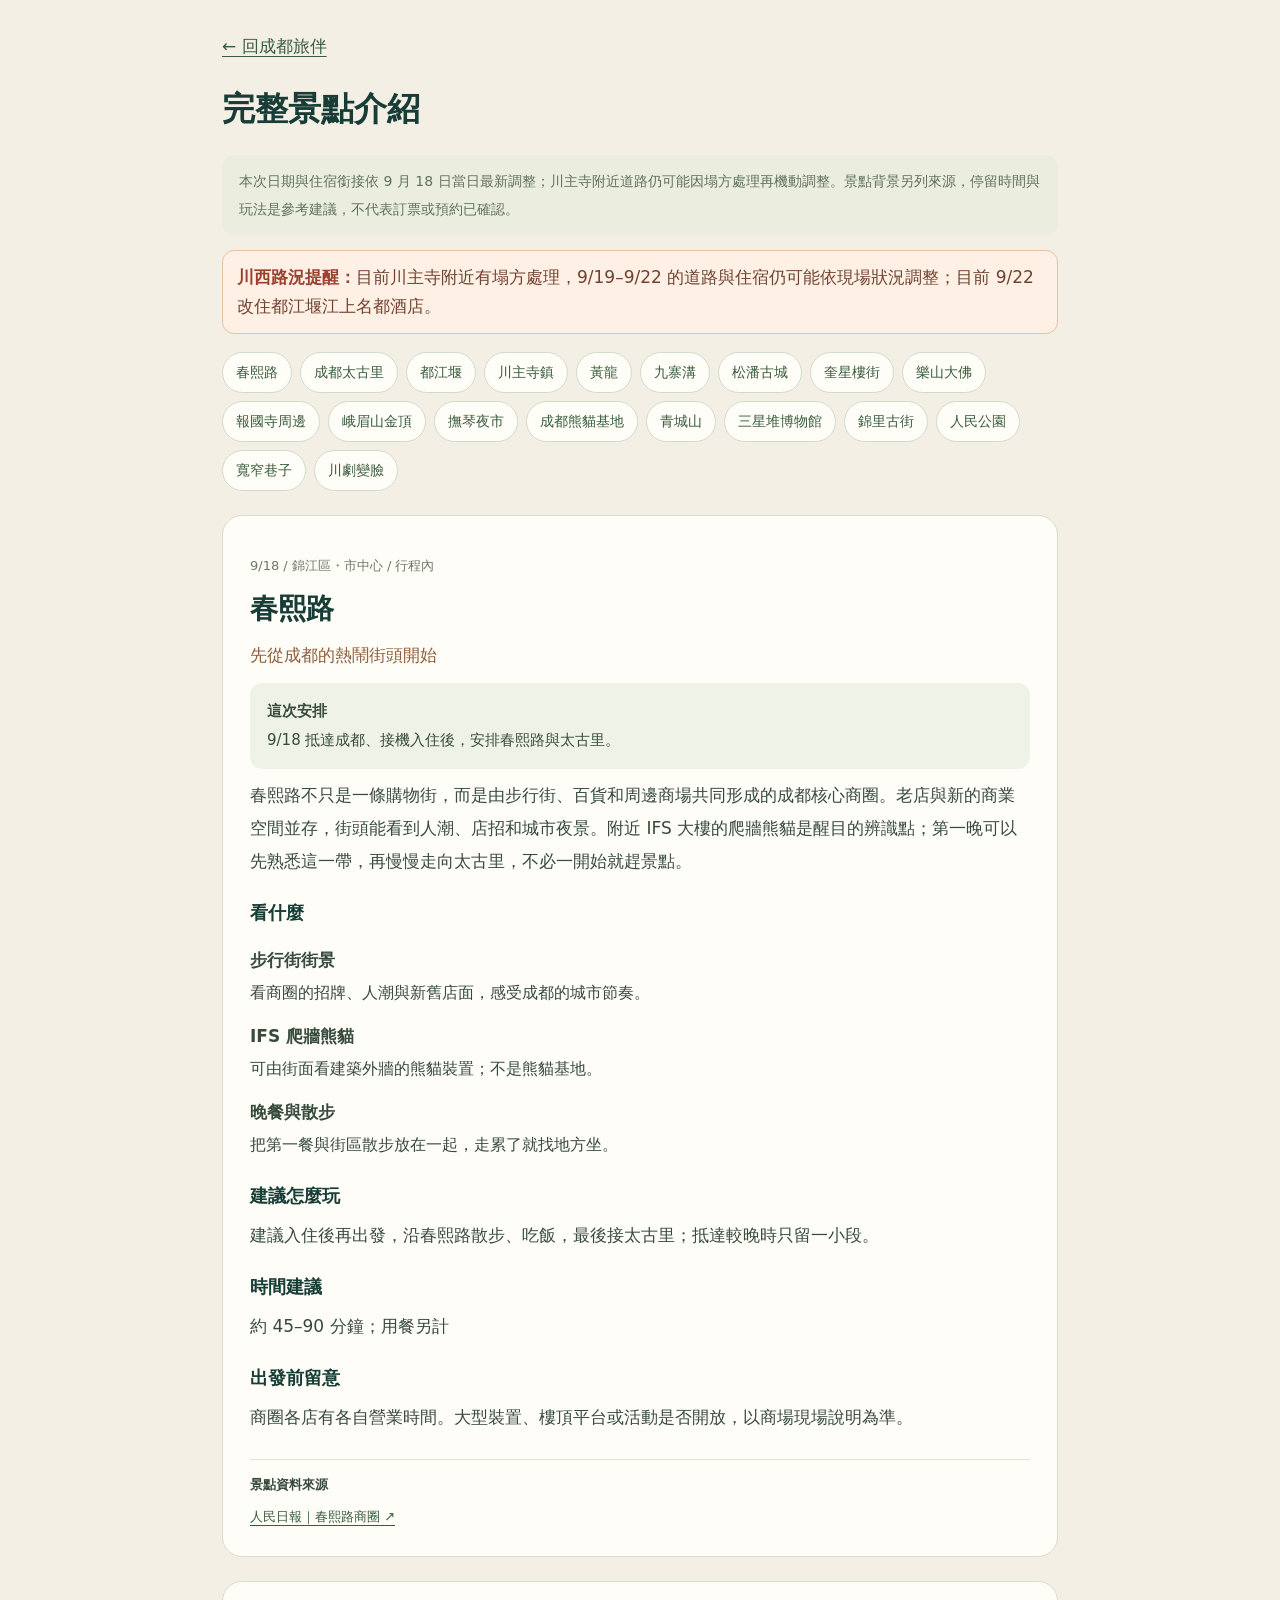
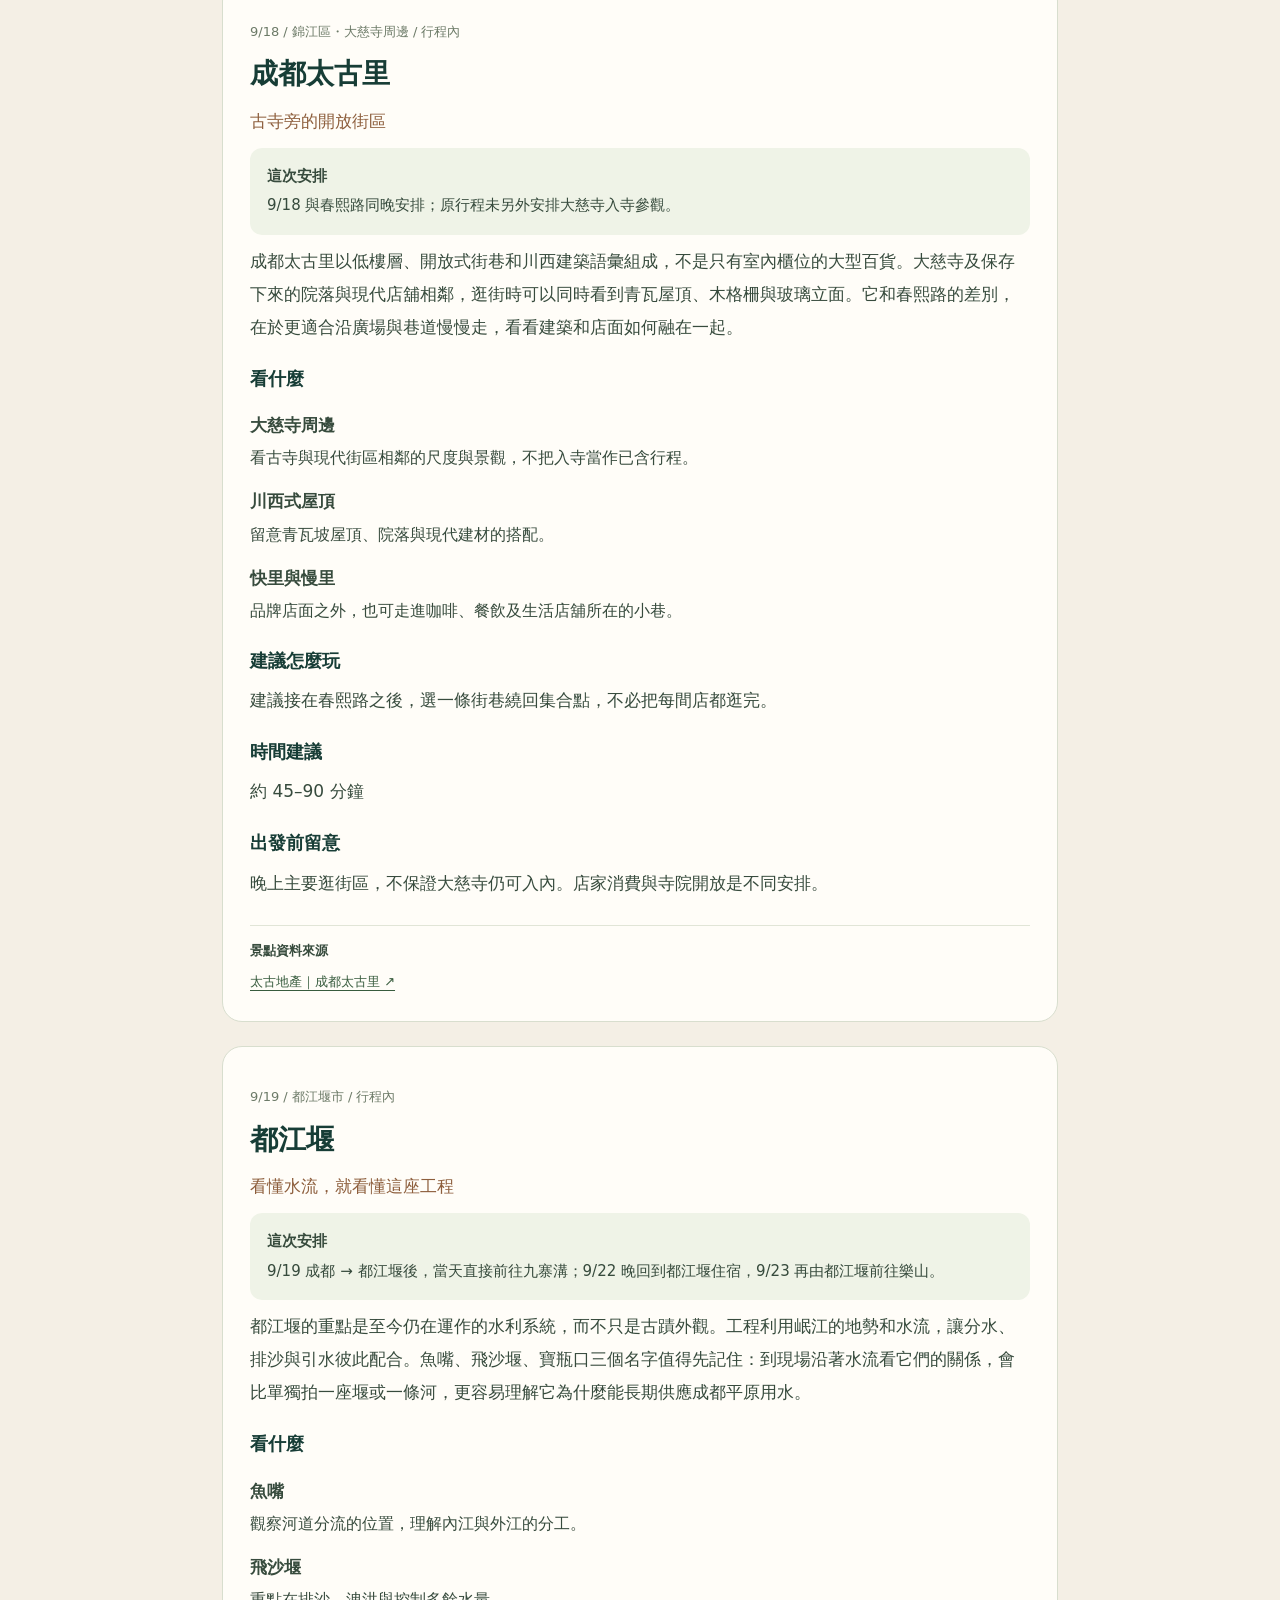
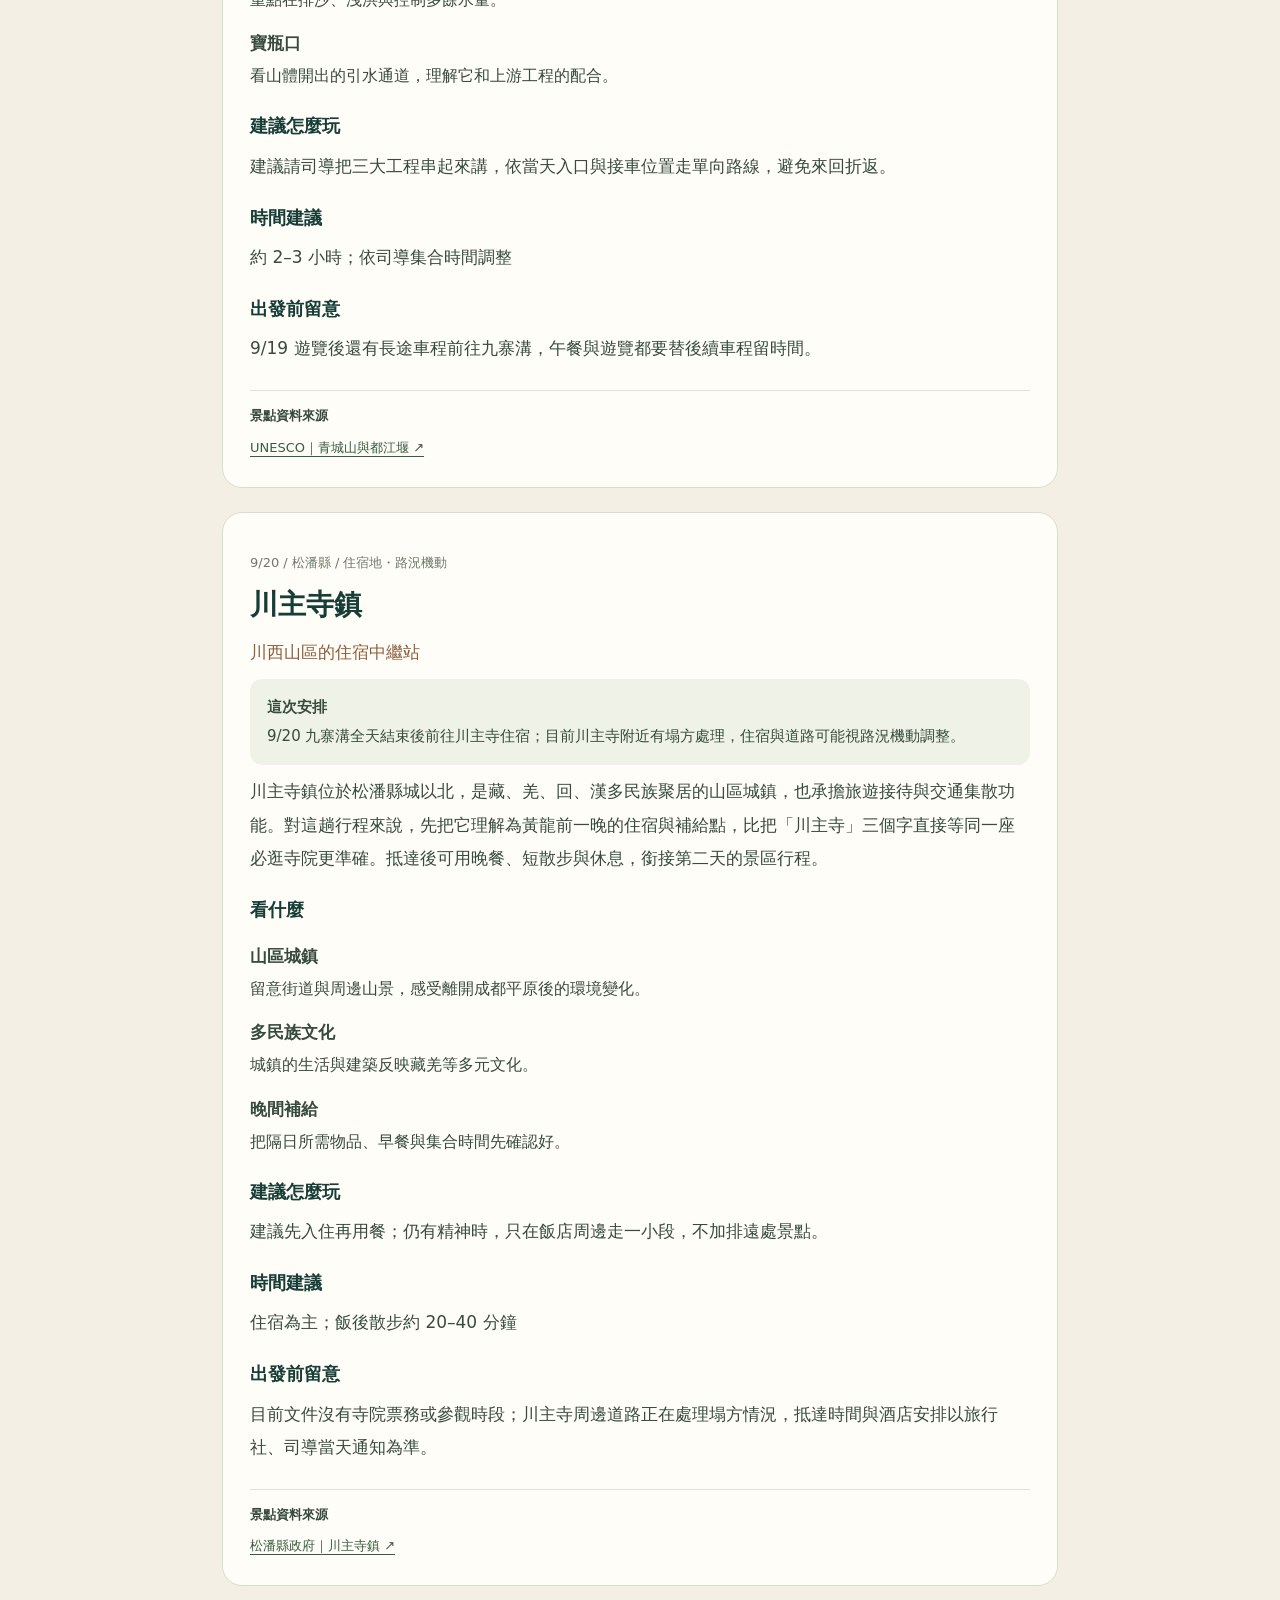
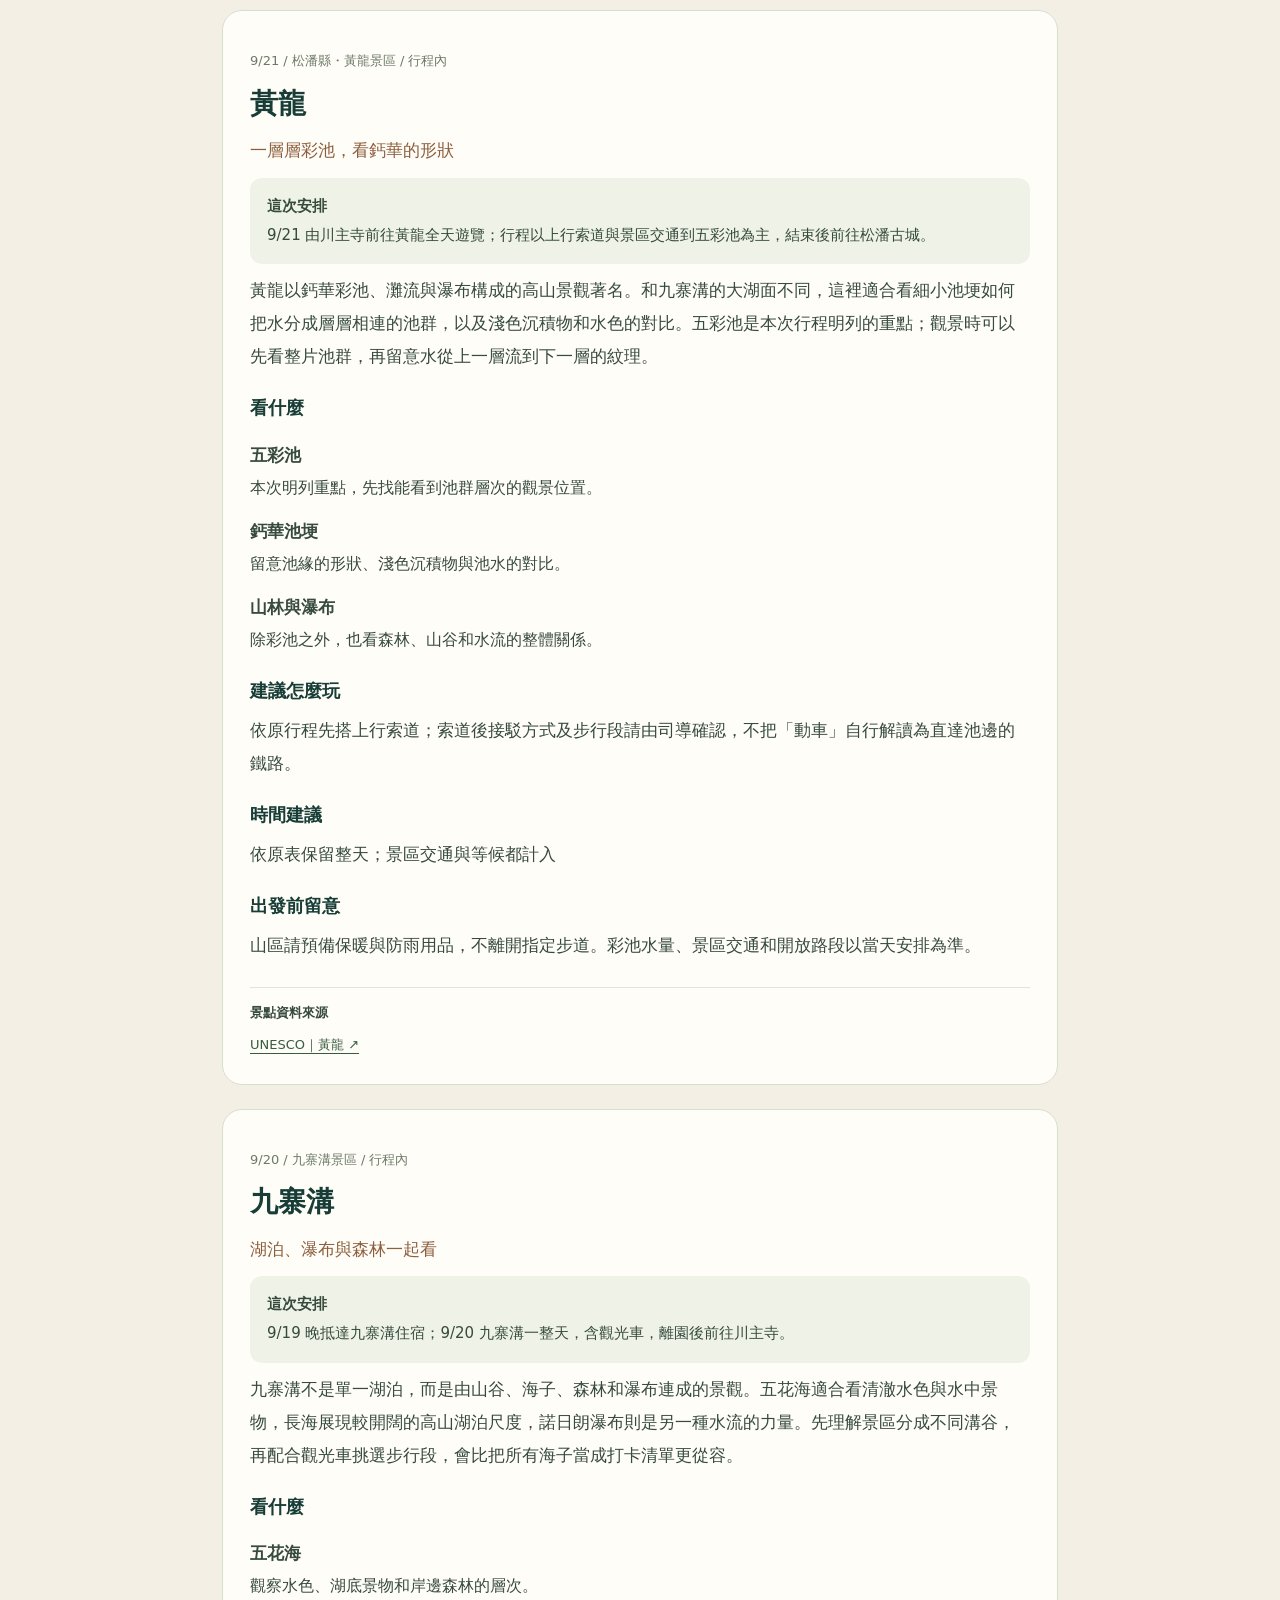
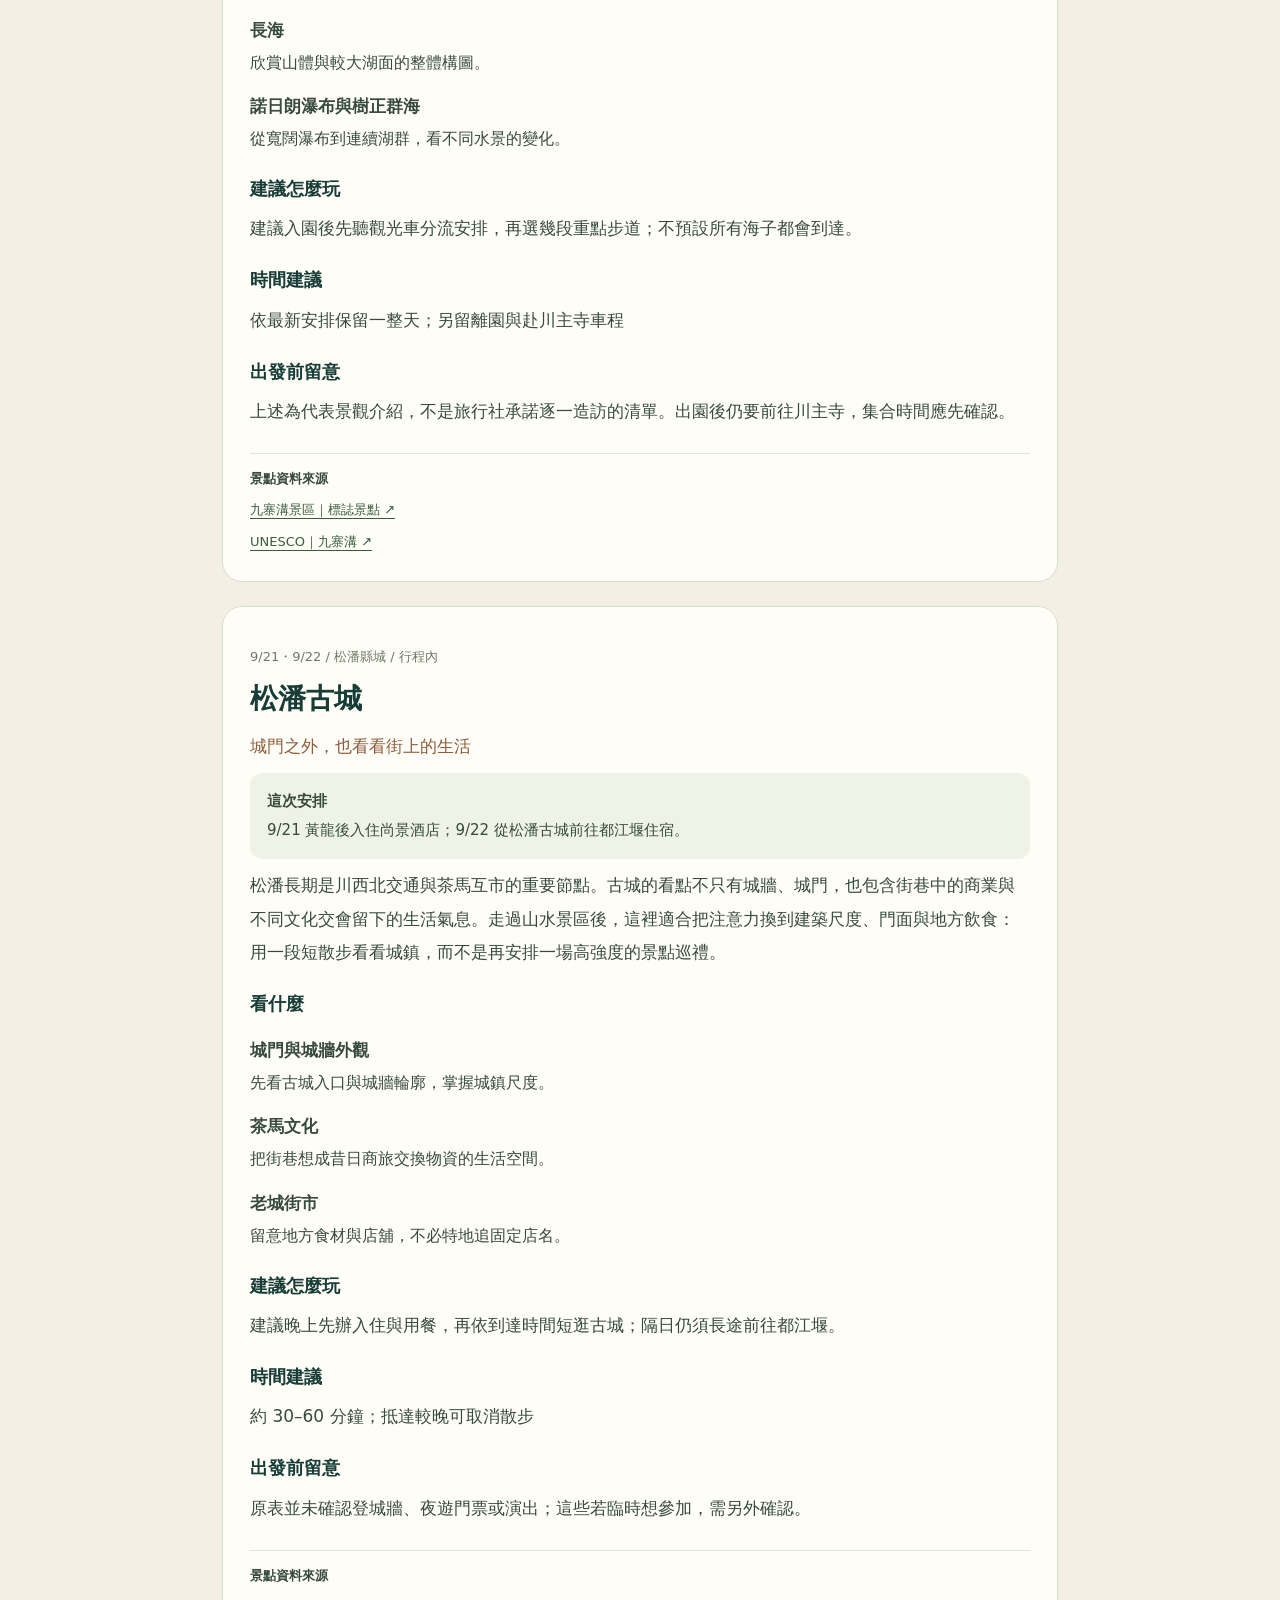
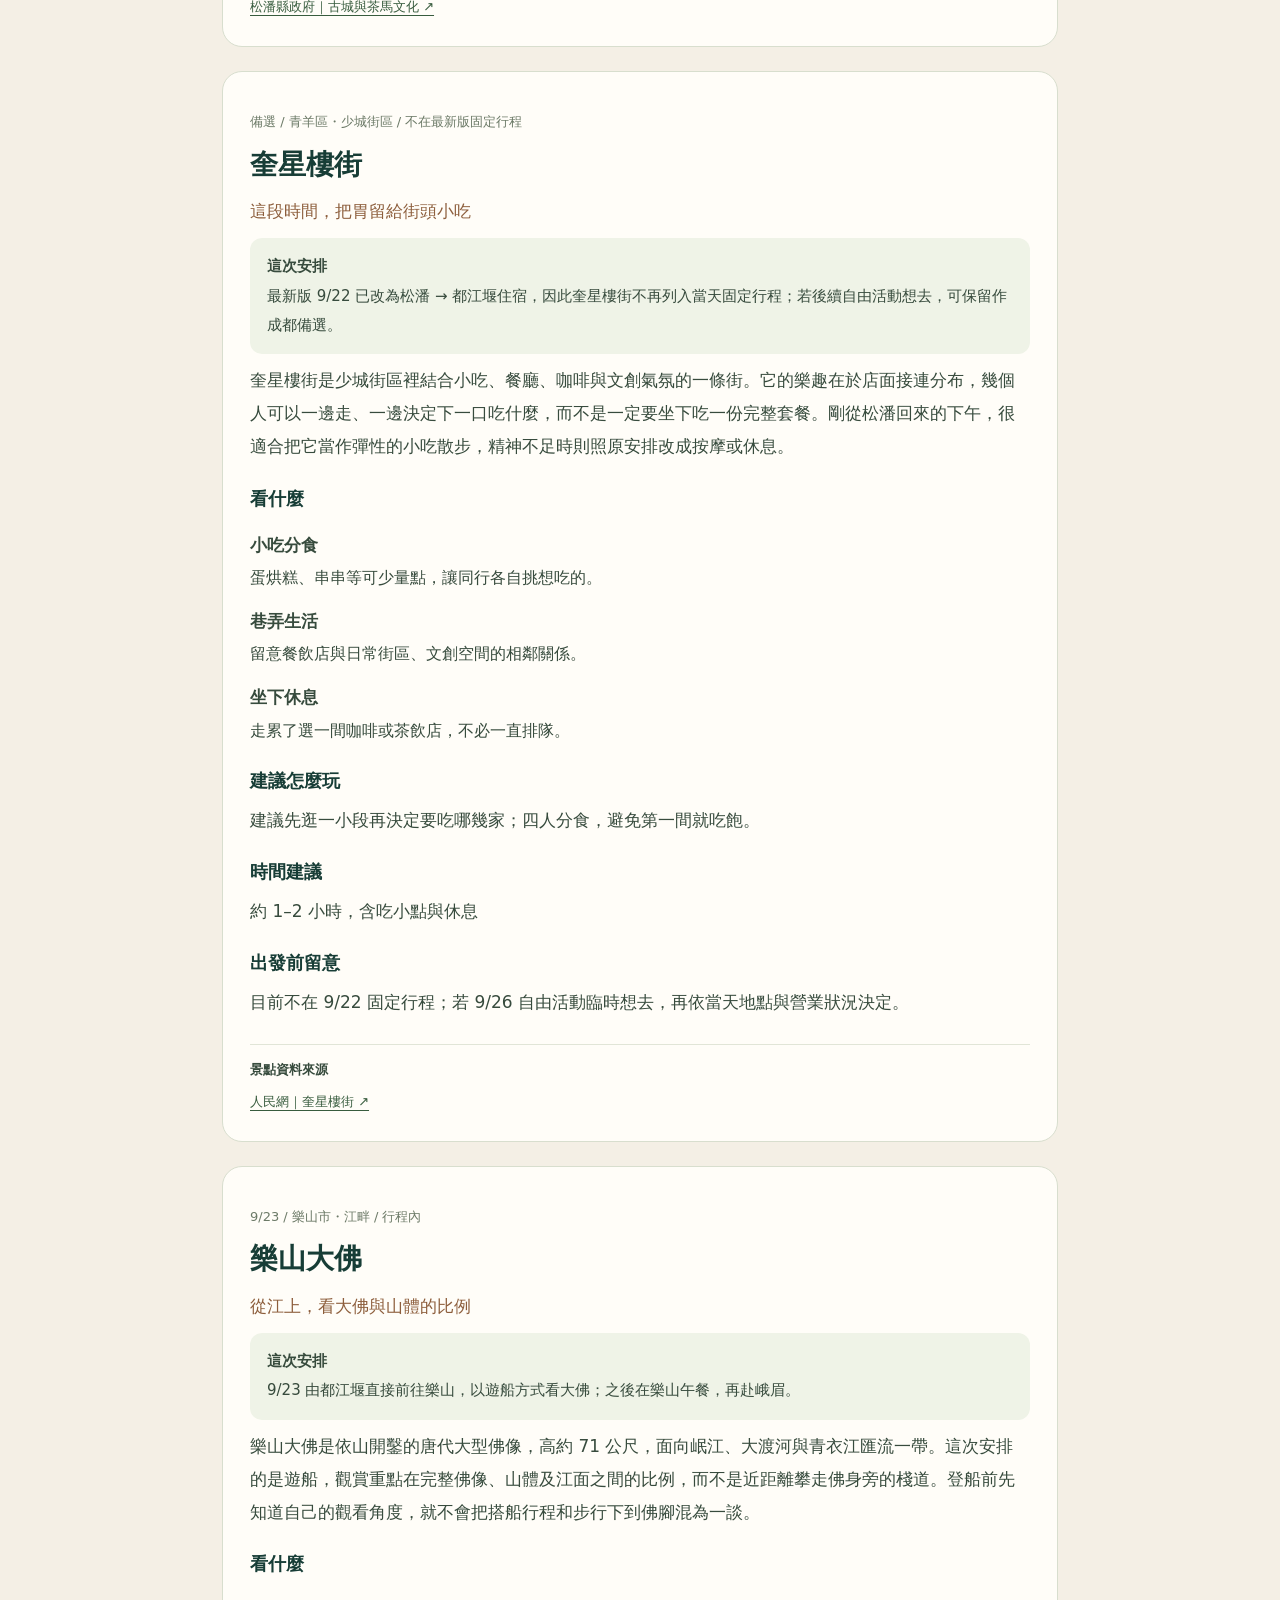
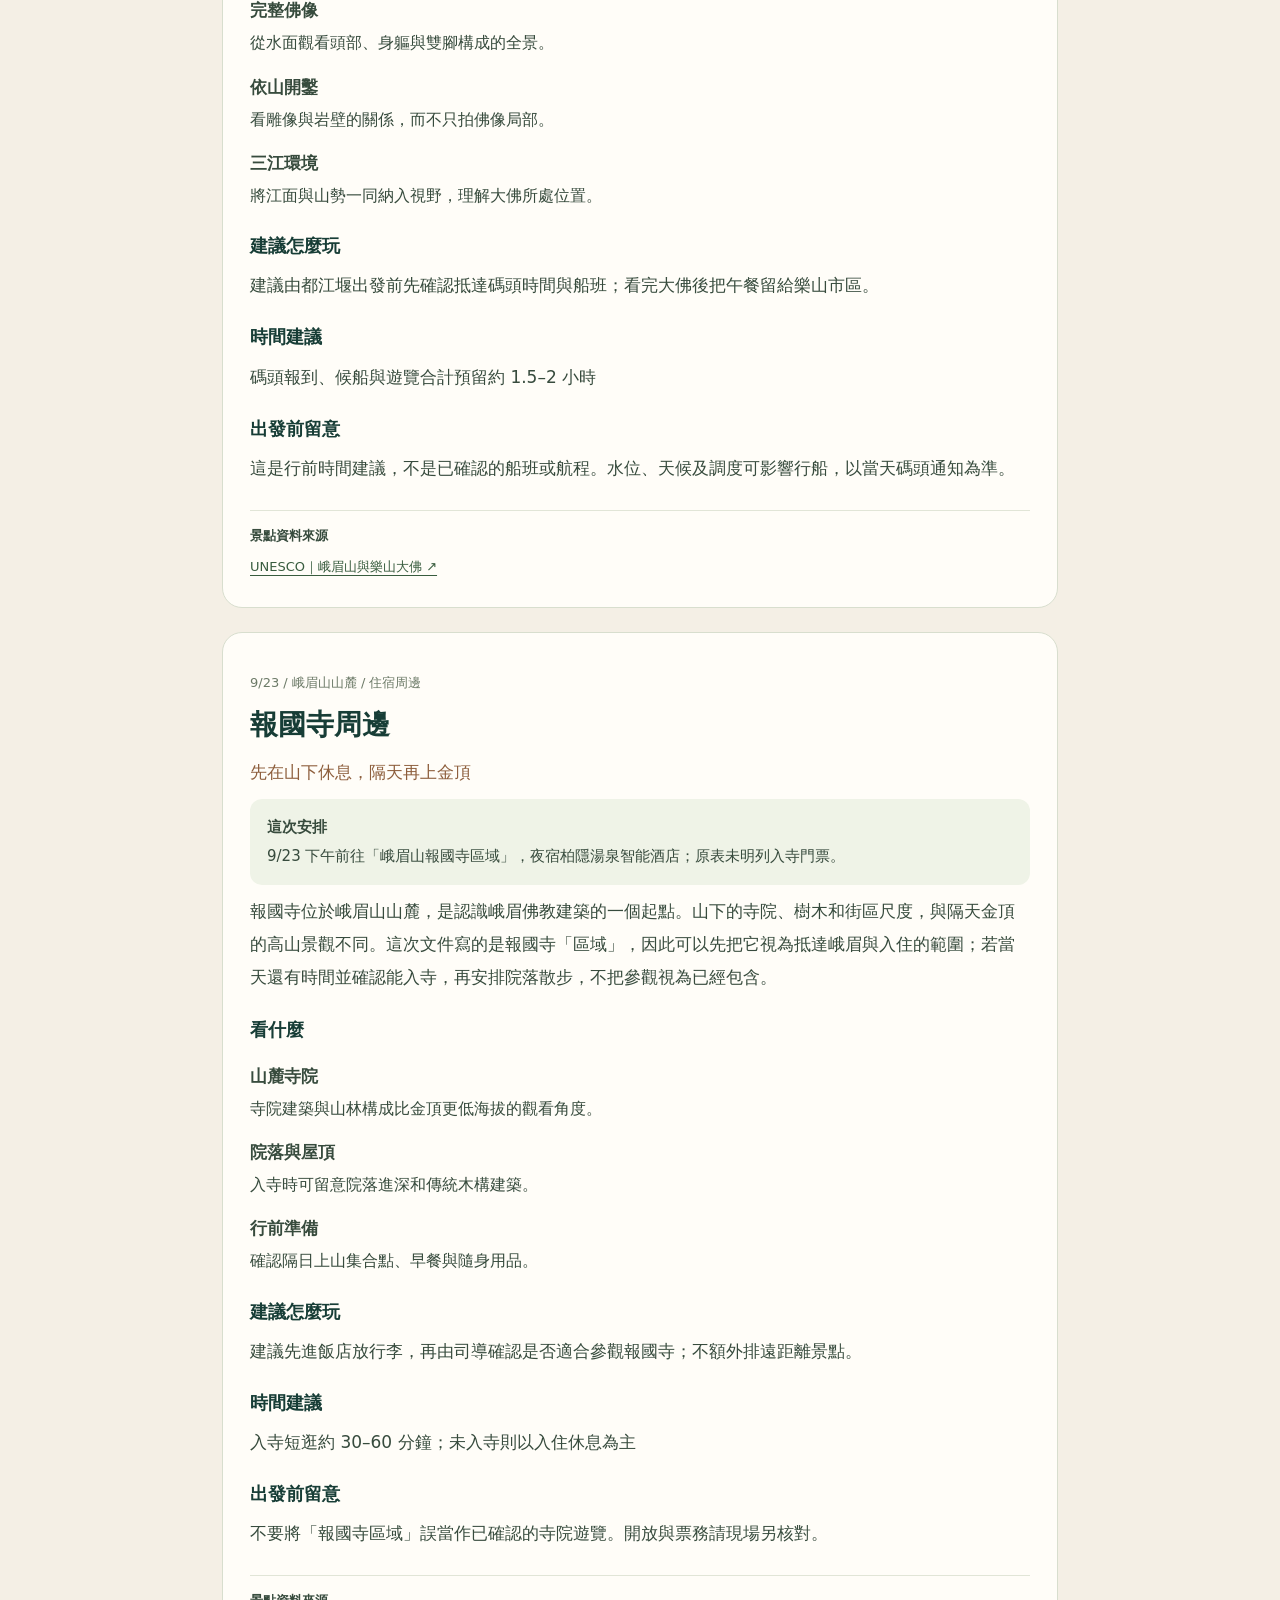
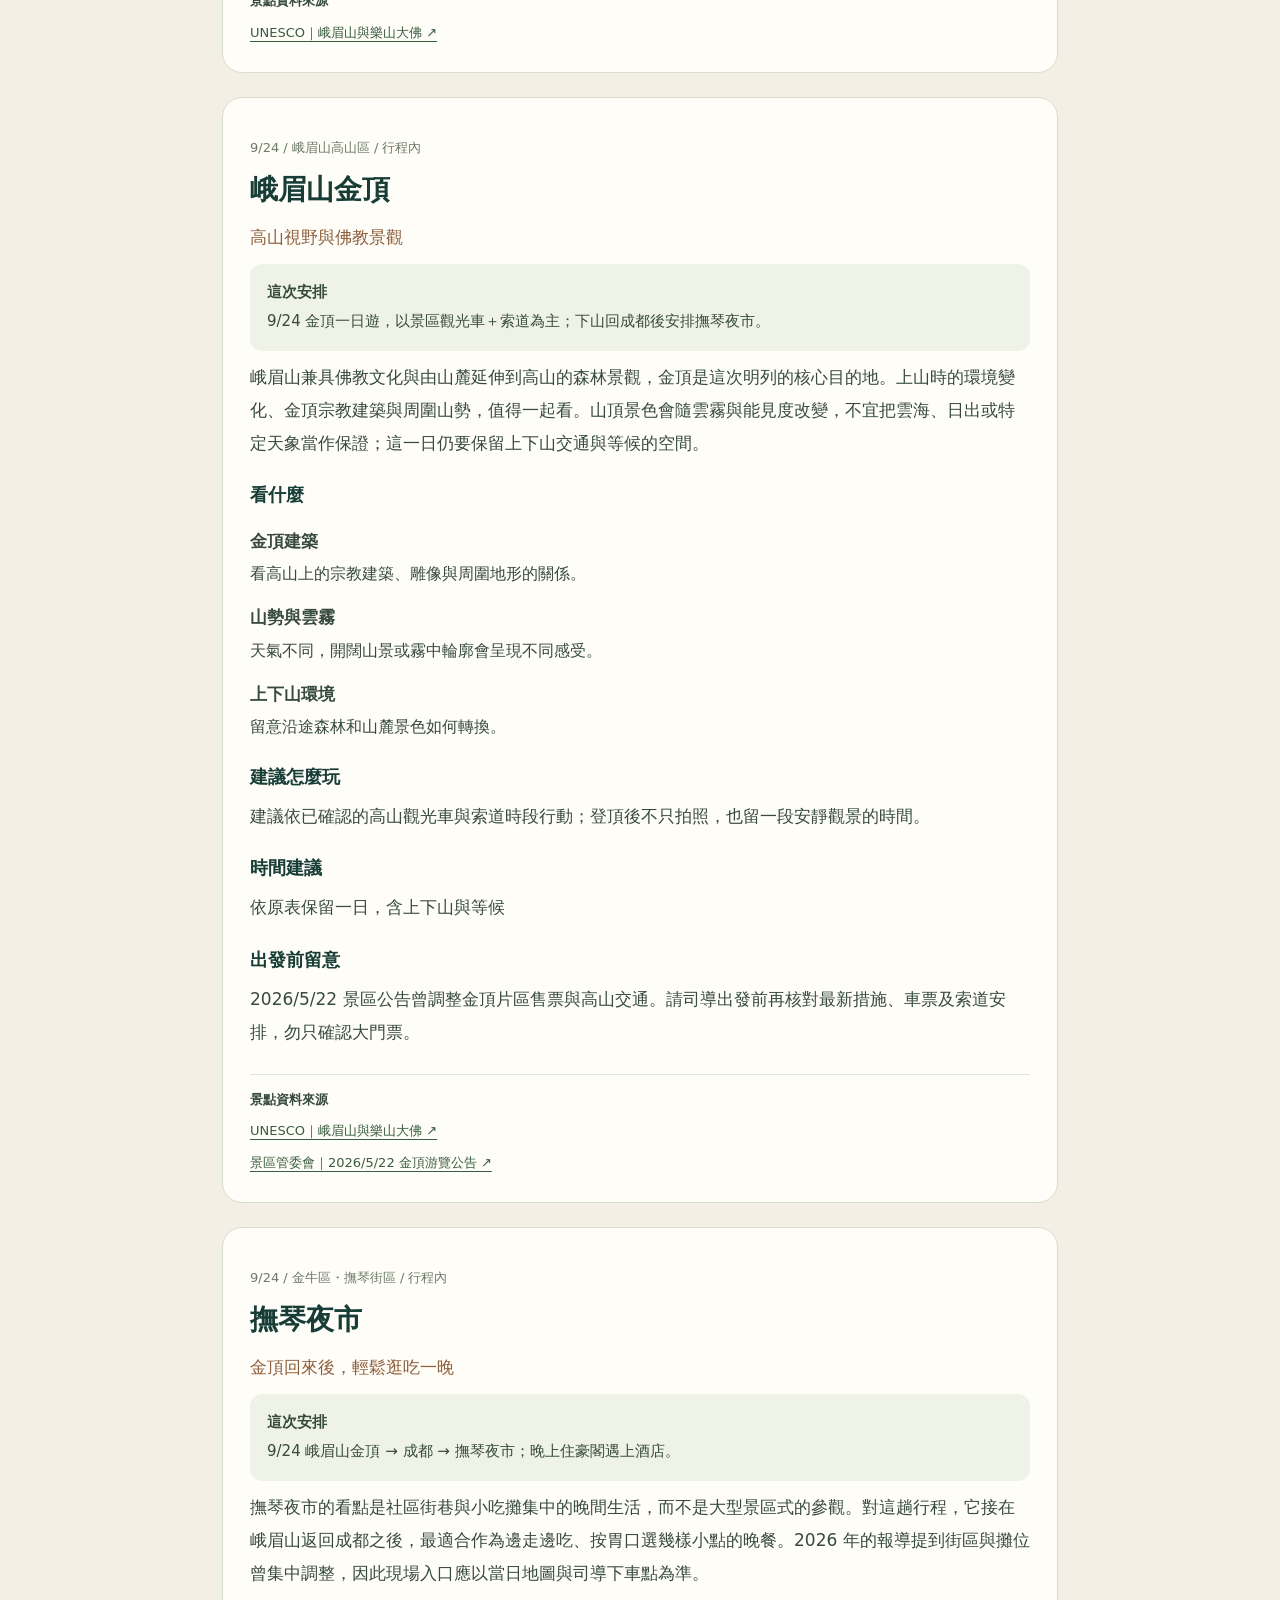
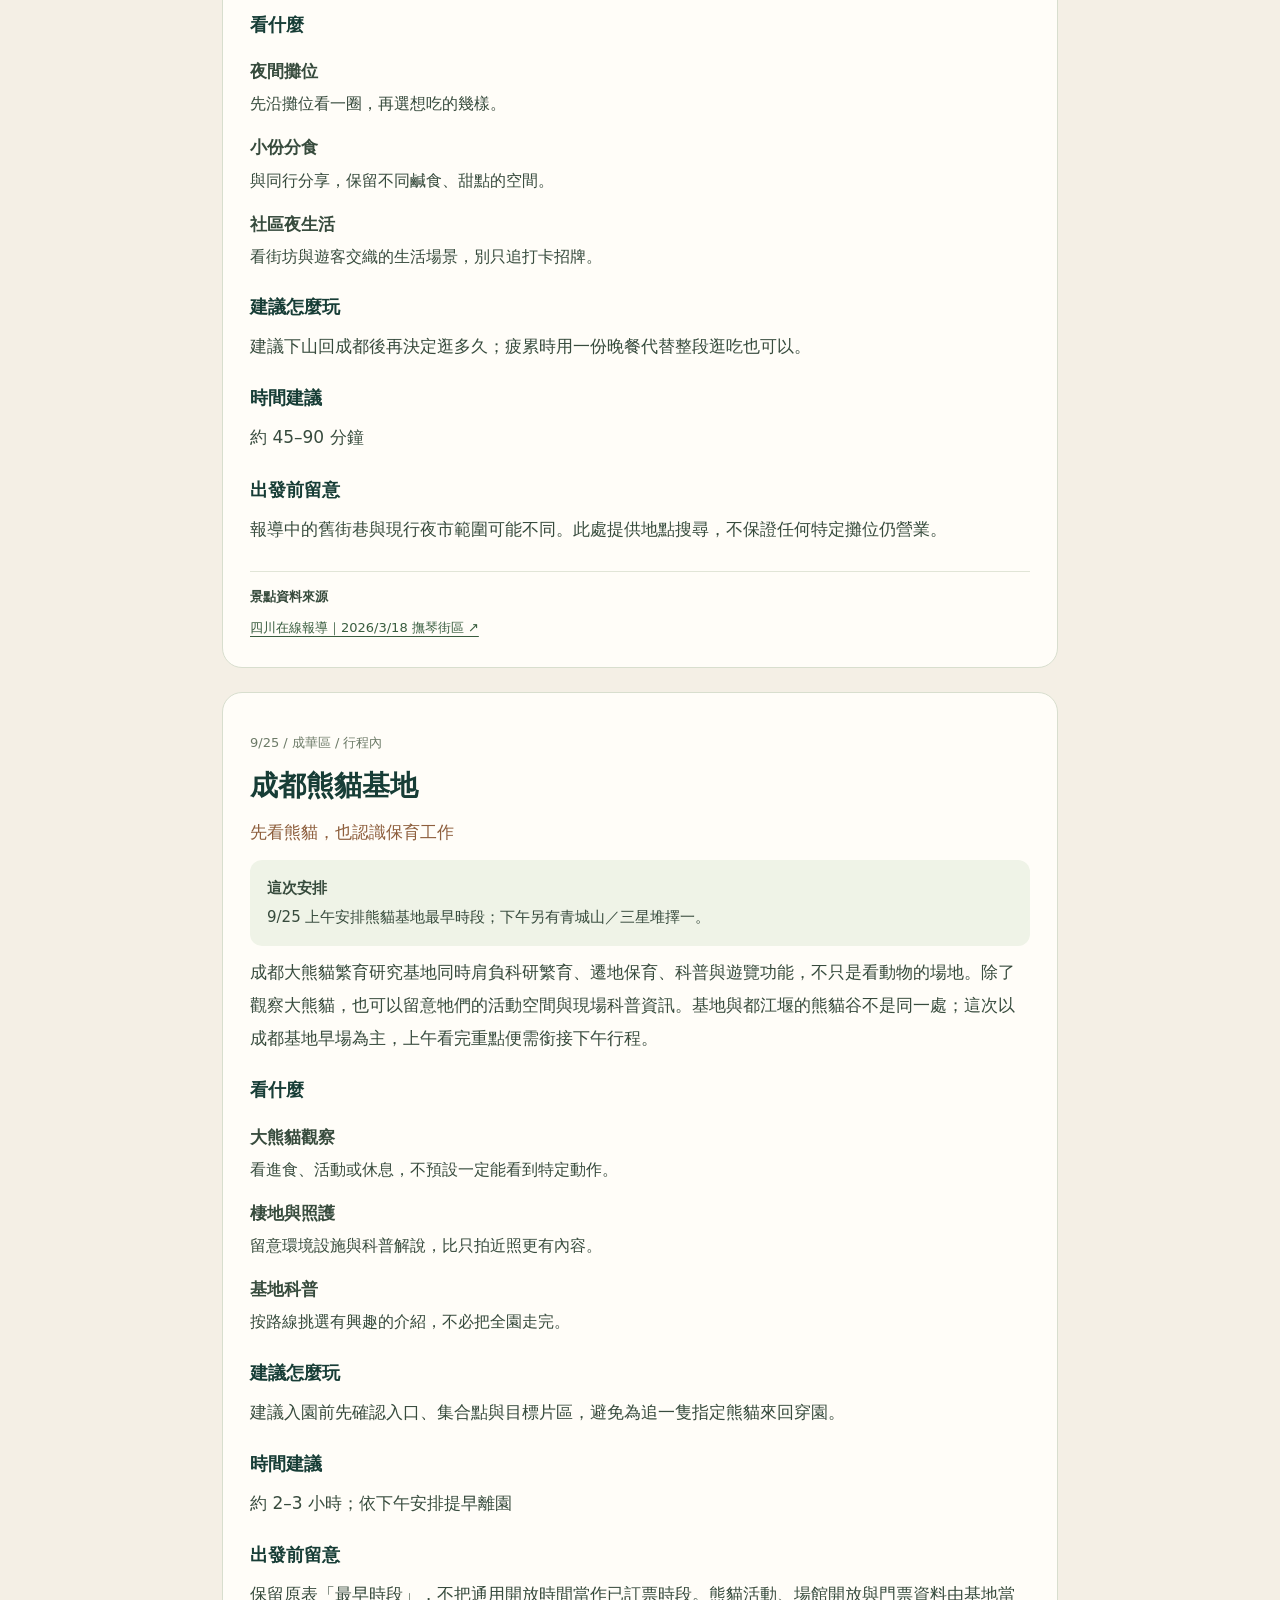
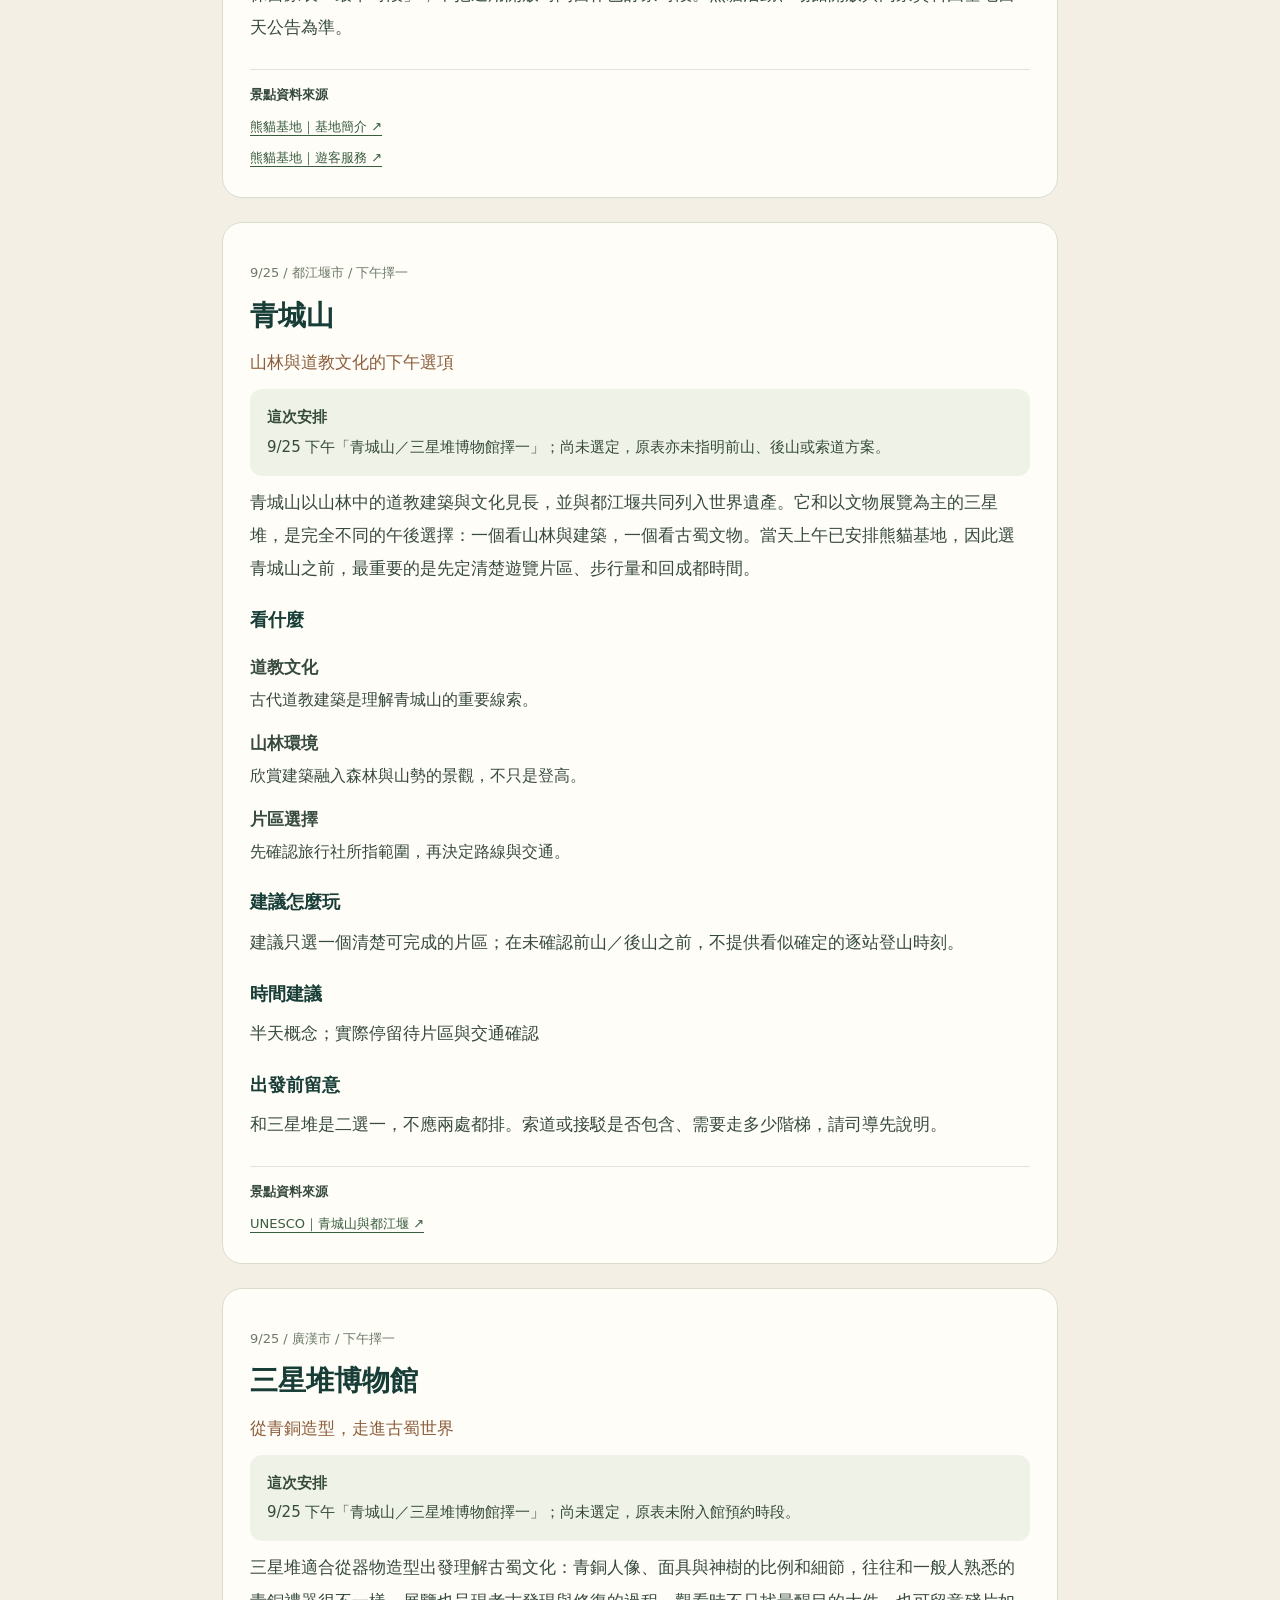
==== commit 34f3a4f6: "Add files via upload" ====
--- a/ATTRACTIONS.html
+++ b/ATTRACTIONS.html
@@ -1,3 +1,3 @@
 <!doctype html><html lang="zh-Hant"><head><meta charset="UTF-8"><meta name="viewport" content="width=device-width, initial-scale=1"><title>成都旅伴｜完整景點介紹</title><style>
 *{box-sizing:border-box}body{margin:0;background:#f4efe5;color:#374b3d;font-family:system-ui,-apple-system,"Microsoft JhengHei",sans-serif;font-size:17px;line-height:1.95}main{max-width:880px;margin:auto;padding:30px 22px 70px}h1,h2,h3{color:#173d36;line-height:1.45}h1{font-size:33px}h2{font-size:28px;margin:7px 0}h3{font-size:18px;margin:22px 0 6px}p{margin:10px 0}a{color:#385c3e;overflow-wrap:anywhere;text-underline-offset:4px}article{padding:27px;margin:24px 0;background:#fffdf8;border:1px solid #d8dece;border-radius:20px;scroll-margin-top:20px}.meta{font-size:13px;color:#6c7a67}.tagline{color:#8d5e3c}.trip{padding:14px 17px;background:#eff3e7;border-radius:12px;font-size:15px}dt{font-weight:800}dd{margin:0 0 12px;font-size:16px}.sources{border-top:1px solid #e1e5d7;margin-top:25px;padding-top:12px;display:grid;gap:6px;font-size:13px}nav{display:flex;flex-wrap:wrap;gap:8px}nav a{border:1px solid #d1dbcb;border-radius:999px;padding:6px 13px;background:#fffdf7;font-size:14px;text-decoration:none}.note{font-size:14px;color:#60705e;background:#ebeede;padding:13px 17px;border-radius:12px}@media(max-width:560px){main{padding:20px 13px 50px}article{padding:21px}h1{font-size:29px}}@media print{nav,.home{display:none}body{background:white}article{break-inside:avoid;box-shadow:none;border:0;padding:0;margin:30px 0}a{color:inherit}}
-</style></head><body><main><a class="home" href="./index.html">← 回成都旅伴</a><h1>完整景點介紹</h1><p class="note">本次日期與住宿銜接依旅行社 9 月 18 日行程表；景點背景另列來源。停留時間與玩法是參考建議，不代表訂票或預約已確認。來源查閱日期：2026/9/17。</p><nav aria-label="景點索引"><a href="#chunxi">春熙路</a><a href="#taikoo">成都太古里</a><a href="#dujiangyan">都江堰</a><a href="#chuanzhusi">川主寺鎮</a><a href="#huanglong">黃龍</a><a href="#jiuzhaigou">九寨溝</a><a href="#songpan">松潘古城</a><a href="#kuixinglou">奎星樓街</a><a href="#leshan">樂山大佛</a><a href="#baoguo">報國寺周邊</a><a href="#emei">峨眉山金頂</a><a href="#fuqin">撫琴夜市</a><a href="#panda">成都熊貓基地</a><a href="#qingcheng">青城山</a><a href="#sanxingdui">三星堆博物館</a><a href="#jinli">錦里古街</a><a href="#peoples-park">人民公園</a><a href="#kuanzhai">寬窄巷子</a><a href="#sichuan-opera">川劇變臉</a></nav><article id="chunxi"><p class="meta">9/18 / 錦江區・市中心 / 行程內</p><h2>春熙路</h2><p class="tagline">先從成都的熱鬧街頭開始</p><p class="trip"><strong>這次安排</strong><br>9/18 抵達成都、接機入住後，安排春熙路與太古里。</p><p>春熙路不只是一條購物街，而是由步行街、百貨和周邊商場共同形成的成都核心商圈。老店與新的商業空間並存，街頭能看到人潮、店招和城市夜景。附近 IFS 大樓的爬牆熊貓是醒目的辨識點；第一晚可以先熟悉這一帶，再慢慢走向太古里，不必一開始就趕景點。</p><h3>看什麼</h3><dl><dt>步行街街景</dt><dd>看商圈的招牌、人潮與新舊店面，感受成都的城市節奏。</dd><dt>IFS 爬牆熊貓</dt><dd>可由街面看建築外牆的熊貓裝置；不是熊貓基地。</dd><dt>晚餐與散步</dt><dd>把第一餐與街區散步放在一起，走累了就找地方坐。</dd></dl><h3>建議怎麼玩</h3><p>建議入住後再出發，沿春熙路散步、吃飯，最後接太古里；抵達較晚時只留一小段。</p><h3>時間建議</h3><p>約 45–90 分鐘；用餐另計</p><h3>出發前留意</h3><p>商圈各店有各自營業時間。大型裝置、樓頂平台或活動是否開放，以商場現場說明為準。</p><div class="sources"><strong>景點資料來源</strong><a href="https://finance.people.com.cn/n1/2025/0115/c1004-40402034.html" target="_blank" rel="noopener noreferrer">人民日報｜春熙路商圈 ↗</a></div></article><article id="taikoo"><p class="meta">9/18 / 錦江區・大慈寺周邊 / 行程內</p><h2>成都太古里</h2><p class="tagline">古寺旁的開放街區</p><p class="trip"><strong>這次安排</strong><br>9/18 與春熙路同晚安排；原行程未另外安排大慈寺入寺參觀。</p><p>成都太古里以低樓層、開放式街巷和川西建築語彙組成，不是只有室內櫃位的大型百貨。大慈寺及保存下來的院落與現代店舖相鄰，逛街時可以同時看到青瓦屋頂、木格柵與玻璃立面。它和春熙路的差別，在於更適合沿廣場與巷道慢慢走，看看建築和店面如何融在一起。</p><h3>看什麼</h3><dl><dt>大慈寺周邊</dt><dd>看古寺與現代街區相鄰的尺度與景觀，不把入寺當作已含行程。</dd><dt>川西式屋頂</dt><dd>留意青瓦坡屋頂、院落與現代建材的搭配。</dd><dt>快里與慢里</dt><dd>品牌店面之外，也可走進咖啡、餐飲及生活店舖所在的小巷。</dd></dl><h3>建議怎麼玩</h3><p>建議接在春熙路之後，選一條街巷繞回集合點，不必把每間店都逛完。</p><h3>時間建議</h3><p>約 45–90 分鐘</p><h3>出發前留意</h3><p>晚上主要逛街區，不保證大慈寺仍可入內。店家消費與寺院開放是不同安排。</p><div class="sources"><strong>景點資料來源</strong><a href="https://www.swireproperties.com/en/portfolio/current-developments/taikoo-li-chengdu/taikoo-li-chengdu/" target="_blank" rel="noopener noreferrer">太古地產｜成都太古里 ↗</a></div></article><article id="dujiangyan"><p class="meta">9/19 / 都江堰市 / 行程內</p><h2>都江堰</h2><p class="tagline">看懂水流，就看懂這座工程</p><p class="trip"><strong>這次安排</strong><br>9/19 成都 → 都江堰 → 川主寺；當天還要繼續往川西移動。</p><p>都江堰的重點是至今仍在運作的水利系統，而不只是古蹟外觀。工程利用岷江的地勢和水流，讓分水、排沙與引水彼此配合。魚嘴、飛沙堰、寶瓶口三個名字值得先記住：到現場沿著水流看它們的關係，會比單獨拍一座堰或一條河，更容易理解它為什麼能長期供應成都平原用水。</p><h3>看什麼</h3><dl><dt>魚嘴</dt><dd>觀察河道分流的位置，理解內江與外江的分工。</dd><dt>飛沙堰</dt><dd>重點在排沙、洩洪與控制多餘水量。</dd><dt>寶瓶口</dt><dd>看山體開出的引水通道，理解它和上游工程的配合。</dd></dl><h3>建議怎麼玩</h3><p>建議請司導把三大工程串起來講，依當天入口與接車位置走單向路線，避免來回折返。</p><h3>時間建議</h3><p>約 2–3 小時；依司導集合時間調整</p><h3>出發前留意</h3><p>這天不是成都近郊悠閒一日遊，午餐與遊覽都須替前往川主寺的車程留時間。</p><div class="sources"><strong>景點資料來源</strong><a href="https://whc.unesco.org/en/list/1001/" target="_blank" rel="noopener noreferrer">UNESCO｜青城山與都江堰 ↗</a></div></article><article id="chuanzhusi"><p class="meta">9/19 / 松潘縣 / 住宿地</p><h2>川主寺鎮</h2><p class="tagline">川西山區的住宿中繼站</p><p class="trip"><strong>這次安排</strong><br>9/19 晚住旭日仙閣酒店。原表列川主寺為住宿地，未列獨立寺院參觀。</p><p>川主寺鎮位於松潘縣城以北，是藏、羌、回、漢多民族聚居的山區城鎮，也承擔旅遊接待與交通集散功能。對這趟行程來說，先把它理解為黃龍前一晚的住宿與補給點，比把「川主寺」三個字直接等同一座必逛寺院更準確。抵達後可用晚餐、短散步與休息，銜接第二天的景區行程。</p><h3>看什麼</h3><dl><dt>山區城鎮</dt><dd>留意街道與周邊山景，感受離開成都平原後的環境變化。</dd><dt>多民族文化</dt><dd>城鎮的生活與建築反映藏羌等多元文化。</dd><dt>晚間補給</dt><dd>把隔日所需物品、早餐與集合時間先確認好。</dd></dl><h3>建議怎麼玩</h3><p>建議先入住再用餐；仍有精神時，只在飯店周邊走一小段，不加排遠處景點。</p><h3>時間建議</h3><p>住宿為主；飯後散步約 20–40 分鐘</p><h3>出發前留意</h3><p>目前文件沒有寺院票務或參觀時段；不要把鎮內其他景點自動當成團費已含。</p><div class="sources"><strong>景點資料來源</strong><a href="https://songpan.gov.cn/spxrmzf/c100131/201904/ddc56b2f0d0f4acba3a7b45893a83d0f.shtml" target="_blank" rel="noopener noreferrer">松潘縣政府｜川主寺鎮 ↗</a></div></article><article id="huanglong"><p class="meta">9/20 / 松潘縣・黃龍景區 / 行程內</p><h2>黃龍</h2><p class="tagline">一層層彩池，看鈣華的形狀</p><p class="trip"><strong>這次安排</strong><br>9/20 黃龍全天；原表寫「上行索道＋動車到五彩池」，結束後住九寨溝口。</p><p>黃龍以鈣華彩池、灘流與瀑布構成的高山景觀著名。和九寨溝的大湖面不同，這裡適合看細小池埂如何把水分成層層相連的池群，以及淺色沉積物和水色的對比。五彩池是本次行程明列的重點；觀景時可以先看整片池群，再留意水從上一層流到下一層的紋理。</p><h3>看什麼</h3><dl><dt>五彩池</dt><dd>本次明列重點，先找能看到池群層次的觀景位置。</dd><dt>鈣華池埂</dt><dd>留意池緣的形狀、淺色沉積物與池水的對比。</dd><dt>山林與瀑布</dt><dd>除彩池之外，也看森林、山谷和水流的整體關係。</dd></dl><h3>建議怎麼玩</h3><p>依原行程先搭上行索道；索道後接駁方式及步行段請由司導確認，不把「動車」自行解讀為直達池邊的鐵路。</p><h3>時間建議</h3><p>依原表保留整天；景區交通與等候都計入</p><h3>出發前留意</h3><p>山區請預備保暖與防雨用品，不離開指定步道。彩池水量、景區交通和開放路段以當天安排為準。</p><div class="sources"><strong>景點資料來源</strong><a href="https://whc.unesco.org/en/list/638/" target="_blank" rel="noopener noreferrer">UNESCO｜黃龍 ↗</a></div></article><article id="jiuzhaigou"><p class="meta">9/21 / 九寨溝景區 / 行程內</p><h2>九寨溝</h2><p class="tagline">湖泊、瀑布與森林一起看</p><p class="trip"><strong>這次安排</strong><br>9/21 九寨溝一整天，含觀光車；離園後前往松潘古城住宿。</p><p>九寨溝不是單一湖泊，而是由山谷、海子、森林和瀑布連成的景觀。五花海適合看清澈水色與水中景物，長海展現較開闊的高山湖泊尺度，諾日朗瀑布則是另一種水流的力量。先理解景區分成不同溝谷，再配合觀光車挑選步行段，會比把所有海子當成打卡清單更從容。</p><h3>看什麼</h3><dl><dt>五花海</dt><dd>觀察水色、湖底景物和岸邊森林的層次。</dd><dt>長海</dt><dd>欣賞山體與較大湖面的整體構圖。</dd><dt>諾日朗瀑布與樹正群海</dt><dd>從寬闊瀑布到連續湖群，看不同水景的變化。</dd></dl><h3>建議怎麼玩</h3><p>建議入園後先聽觀光車分流安排，再選幾段重點步道；不預設所有海子都會到達。</p><h3>時間建議</h3><p>依原表一整天；另留離園與赴松潘車程</p><h3>出發前留意</h3><p>上述為代表景觀介紹，不是旅行社承諾逐一造訪的清單。出園集合時間應先確認，避免影響晚上赴松潘。</p><div class="sources"><strong>景點資料來源</strong><a href="https://www.jiuzhai.com/about/scenic-spot" target="_blank" rel="noopener noreferrer">九寨溝景區｜標誌景點 ↗</a><a href="https://whc.unesco.org/en/list/637/" target="_blank" rel="noopener noreferrer">UNESCO｜九寨溝 ↗</a></div></article><article id="songpan"><p class="meta">9/21・9/22 / 松潘縣城 / 行程內</p><h2>松潘古城</h2><p class="tagline">城門之外，也看看街上的生活</p><p class="trip"><strong>這次安排</strong><br>9/21 九寨溝後入住尚景酒店；9/22 從松潘古城返回成都。</p><p>松潘長期是川西北交通與茶馬互市的重要節點。古城的看點不只有城牆、城門，也包含街巷中的商業與不同文化交會留下的生活氣息。走過山水景區後，這裡適合把注意力換到建築尺度、門面與地方飲食：用一段短散步看看城鎮，而不是再安排一場高強度的景點巡禮。</p><h3>看什麼</h3><dl><dt>城門與城牆外觀</dt><dd>先看古城入口與城牆輪廓，掌握城鎮尺度。</dd><dt>茶馬文化</dt><dd>把街巷想成昔日商旅交換物資的生活空間。</dd><dt>老城街市</dt><dd>留意地方食材與店舖，不必特地追固定店名。</dd></dl><h3>建議怎麼玩</h3><p>建議晚上先辦入住與用餐，再依到達時間短逛古城；隔日仍須長途返回成都。</p><h3>時間建議</h3><p>約 30–60 分鐘；抵達較晚可取消散步</p><h3>出發前留意</h3><p>原表並未確認登城牆、夜遊門票或演出；這些若臨時想參加，需另外確認。</p><div class="sources"><strong>景點資料來源</strong><a href="https://songpan.gov.cn/spxrmzf/c100135/202305/344b10db91b54410828f230901f3b801.shtml" target="_blank" rel="noopener noreferrer">松潘縣政府｜古城與茶馬文化 ↗</a></div></article><article id="kuixinglou"><p class="meta">9/22 / 青羊區・少城街區 / 彈性安排</p><h2>奎星樓街</h2><p class="tagline">這段時間，把胃留給街頭小吃</p><p class="trip"><strong>這次安排</strong><br>9/22 返回成都後，原表寫「奎興樓街或按摩休息」；街名查找採「奎星樓街」。</p><p>奎星樓街是少城街區裡結合小吃、餐廳、咖啡與文創氣氛的一條街。它的樂趣在於店面接連分布，幾個人可以一邊走、一邊決定下一口吃什麼，而不是一定要坐下吃一份完整套餐。剛從松潘回來的下午，很適合把它當作彈性的小吃散步，精神不足時則照原安排改成按摩或休息。</p><h3>看什麼</h3><dl><dt>小吃分食</dt><dd>蛋烘糕、串串等可少量點，讓同行各自挑想吃的。</dd><dt>巷弄生活</dt><dd>留意餐飲店與日常街區、文創空間的相鄰關係。</dd><dt>坐下休息</dt><dd>走累了選一間咖啡或茶飲店，不必一直排隊。</dd></dl><h3>建議怎麼玩</h3><p>建議先逛一小段再決定要吃哪幾家；四人分食，避免第一間就吃飽。</p><h3>時間建議</h3><p>約 1–2 小時，含吃小點與休息</p><h3>出發前留意</h3><p>這是「逛街或休息」的彈性安排，不是一定要完成的景點。舊攻略店家與營業情況請現場確認。</p><div class="sources"><strong>景點資料來源</strong><a href="https://sc.people.com.cn/n2/2025/1205/c345167-41433750.html" target="_blank" rel="noopener noreferrer">人民網｜奎星樓街 ↗</a></div></article><article id="leshan"><p class="meta">9/23 / 樂山市・江畔 / 行程內</p><h2>樂山大佛</h2><p class="tagline">從江上，看大佛與山體的比例</p><p class="trip"><strong>這次安排</strong><br>9/23 由成都到樂山，以遊船方式看大佛；之後在樂山午餐，再赴峨眉。</p><p>樂山大佛是依山開鑿的唐代大型佛像，高約 71 公尺，面向岷江、大渡河與青衣江匯流一帶。這次安排的是遊船，觀賞重點在完整佛像、山體及江面之間的比例，而不是近距離攀走佛身旁的棧道。登船前先知道自己的觀看角度，就不會把搭船行程和步行下到佛腳混為一談。</p><h3>看什麼</h3><dl><dt>完整佛像</dt><dd>從水面觀看頭部、身軀與雙腳構成的全景。</dd><dt>依山開鑿</dt><dd>看雕像與岩壁的關係，而不只拍佛像局部。</dd><dt>三江環境</dt><dd>將江面與山勢一同納入視野，理解大佛所處位置。</dd></dl><h3>建議怎麼玩</h3><p>建議依司導指定碼頭集合，先確認班次；看完大佛後把午餐留給樂山市區。</p><h3>時間建議</h3><p>碼頭報到、候船與遊覽合計預留約 1.5–2 小時</p><h3>出發前留意</h3><p>這是行前時間建議，不是已確認的船班或航程。水位、天候及調度可影響行船，以當天碼頭通知為準。</p><div class="sources"><strong>景點資料來源</strong><a href="https://whc.unesco.org/en/list/779/" target="_blank" rel="noopener noreferrer">UNESCO｜峨眉山與樂山大佛 ↗</a></div></article><article id="baoguo"><p class="meta">9/23 / 峨眉山山麓 / 住宿周邊</p><h2>報國寺周邊</h2><p class="tagline">先在山下休息，隔天再上金頂</p><p class="trip"><strong>這次安排</strong><br>9/23 下午前往「峨眉山報國寺區域」，夜宿柏隱湯泉智能酒店；原表未明列入寺門票。</p><p>報國寺位於峨眉山山麓，是認識峨眉佛教建築的一個起點。山下的寺院、樹木和街區尺度，與隔天金頂的高山景觀不同。這次文件寫的是報國寺「區域」，因此可以先把它視為抵達峨眉與入住的範圍；若當天還有時間並確認能入寺，再安排院落散步，不把參觀視為已經包含。</p><h3>看什麼</h3><dl><dt>山麓寺院</dt><dd>寺院建築與山林構成比金頂更低海拔的觀看角度。</dd><dt>院落與屋頂</dt><dd>入寺時可留意院落進深和傳統木構建築。</dd><dt>行前準備</dt><dd>確認隔日上山集合點、早餐與隨身用品。</dd></dl><h3>建議怎麼玩</h3><p>建議先進飯店放行李，再由司導確認是否適合參觀報國寺；不額外排遠距離景點。</p><h3>時間建議</h3><p>入寺短逛約 30–60 分鐘；未入寺則以入住休息為主</p><h3>出發前留意</h3><p>不要將「報國寺區域」誤當作已確認的寺院遊覽。開放與票務請現場另核對。</p><div class="sources"><strong>景點資料來源</strong><a href="https://whc.unesco.org/en/list/779/" target="_blank" rel="noopener noreferrer">UNESCO｜峨眉山與樂山大佛 ↗</a></div></article><article id="emei"><p class="meta">9/24 / 峨眉山高山區 / 行程內</p><h2>峨眉山金頂</h2><p class="tagline">高山視野與佛教景觀</p><p class="trip"><strong>這次安排</strong><br>9/24 金頂一日遊，以景區觀光車＋索道為主；下山回成都後安排撫琴夜市。</p><p>峨眉山兼具佛教文化與由山麓延伸到高山的森林景觀，金頂是這次明列的核心目的地。上山時的環境變化、金頂宗教建築與周圍山勢，值得一起看。山頂景色會隨雲霧與能見度改變，不宜把雲海、日出或特定天象當作保證；這一日仍要保留上下山交通與等候的空間。</p><h3>看什麼</h3><dl><dt>金頂建築</dt><dd>看高山上的宗教建築、雕像與周圍地形的關係。</dd><dt>山勢與雲霧</dt><dd>天氣不同，開闊山景或霧中輪廓會呈現不同感受。</dd><dt>上下山環境</dt><dd>留意沿途森林和山麓景色如何轉換。</dd></dl><h3>建議怎麼玩</h3><p>建議依已確認的高山觀光車與索道時段行動；登頂後不只拍照，也留一段安靜觀景的時間。</p><h3>時間建議</h3><p>依原表保留一日，含上下山與等候</p><h3>出發前留意</h3><p>2026/5/22 景區公告曾調整金頂片區售票與高山交通。請司導出發前再核對最新措施、車票及索道安排，勿只確認大門票。</p><div class="sources"><strong>景點資料來源</strong><a href="https://whc.unesco.org/en/list/779/" target="_blank" rel="noopener noreferrer">UNESCO｜峨眉山與樂山大佛 ↗</a><a href="https://www.leshan.gov.cn/lsswszf/zzzqgsgg/808058894643269.html" target="_blank" rel="noopener noreferrer">景區管委會｜2026/5/22 金頂游覽公告 ↗</a></div></article><article id="fuqin"><p class="meta">9/24 / 金牛區・撫琴街區 / 行程內</p><h2>撫琴夜市</h2><p class="tagline">金頂回來後，輕鬆逛吃一晚</p><p class="trip"><strong>這次安排</strong><br>9/24 峨眉山金頂 → 成都 → 撫琴夜市；晚上住豪閣遇上酒店。</p><p>撫琴夜市的看點是社區街巷與小吃攤集中的晚間生活，而不是大型景區式的參觀。對這趟行程，它接在峨眉山返回成都之後，最適合作為邊走邊吃、按胃口選幾樣小點的晚餐。2026 年的報導提到街區與攤位曾集中調整，因此現場入口應以當日地圖與司導下車點為準。</p><h3>看什麼</h3><dl><dt>夜間攤位</dt><dd>先沿攤位看一圈，再選想吃的幾樣。</dd><dt>小份分食</dt><dd>與同行分享，保留不同鹹食、甜點的空間。</dd><dt>社區夜生活</dt><dd>看街坊與遊客交織的生活場景，別只追打卡招牌。</dd></dl><h3>建議怎麼玩</h3><p>建議下山回成都後再決定逛多久；疲累時用一份晚餐代替整段逛吃也可以。</p><h3>時間建議</h3><p>約 45–90 分鐘</p><h3>出發前留意</h3><p>報導中的舊街巷與現行夜市範圍可能不同。此處提供地點搜尋，不保證任何特定攤位仍營業。</p><div class="sources"><strong>景點資料來源</strong><a href="https://gd.huaxia.com/c/2026/03/18/2127394.shtml" target="_blank" rel="noopener noreferrer">四川在線報導｜2026/3/18 撫琴街區 ↗</a></div></article><article id="panda"><p class="meta">9/25 / 成華區 / 行程內</p><h2>成都熊貓基地</h2><p class="tagline">先看熊貓，也認識保育工作</p><p class="trip"><strong>這次安排</strong><br>9/25 上午安排熊貓基地最早時段；下午另有青城山／三星堆擇一。</p><p>成都大熊貓繁育研究基地同時肩負科研繁育、遷地保育、科普與遊覽功能，不只是看動物的場地。除了觀察大熊貓，也可以留意牠們的活動空間與現場科普資訊。基地與都江堰的熊貓谷不是同一處；這次以成都基地早場為主，上午看完重點便需銜接下午行程。</p><h3>看什麼</h3><dl><dt>大熊貓觀察</dt><dd>看進食、活動或休息，不預設一定能看到特定動作。</dd><dt>棲地與照護</dt><dd>留意環境設施與科普解說，比只拍近照更有內容。</dd><dt>基地科普</dt><dd>按路線挑選有興趣的介紹，不必把全園走完。</dd></dl><h3>建議怎麼玩</h3><p>建議入園前先確認入口、集合點與目標片區，避免為追一隻指定熊貓來回穿園。</p><h3>時間建議</h3><p>約 2–3 小時；依下午安排提早離園</p><h3>出發前留意</h3><p>保留原表「最早時段」，不把通用開放時間當作已訂票時段。熊貓活動、場館開放與門票資料由基地當天公告為準。</p><div class="sources"><strong>景點資料來源</strong><a href="https://www.panda.org.cn/cn/about/introduction/" target="_blank" rel="noopener noreferrer">熊貓基地｜基地簡介 ↗</a><a href="https://www.panda.org.cn/cn/" target="_blank" rel="noopener noreferrer">熊貓基地｜遊客服務 ↗</a></div></article><article id="qingcheng"><p class="meta">9/25 / 都江堰市 / 下午擇一</p><h2>青城山</h2><p class="tagline">山林與道教文化的下午選項</p><p class="trip"><strong>這次安排</strong><br>9/25 下午「青城山／三星堆博物館擇一」；尚未選定，原表亦未指明前山、後山或索道方案。</p><p>青城山以山林中的道教建築與文化見長，並與都江堰共同列入世界遺產。它和以文物展覽為主的三星堆，是完全不同的午後選擇：一個看山林與建築，一個看古蜀文物。當天上午已安排熊貓基地，因此選青城山之前，最重要的是先定清楚遊覽片區、步行量和回成都時間。</p><h3>看什麼</h3><dl><dt>道教文化</dt><dd>古代道教建築是理解青城山的重要線索。</dd><dt>山林環境</dt><dd>欣賞建築融入森林與山勢的景觀，不只是登高。</dd><dt>片區選擇</dt><dd>先確認旅行社所指範圍，再決定路線與交通。</dd></dl><h3>建議怎麼玩</h3><p>建議只選一個清楚可完成的片區；在未確認前山／後山之前，不提供看似確定的逐站登山時刻。</p><h3>時間建議</h3><p>半天概念；實際停留待片區與交通確認</p><h3>出發前留意</h3><p>和三星堆是二選一，不應兩處都排。索道或接駁是否包含、需要走多少階梯，請司導先說明。</p><div class="sources"><strong>景點資料來源</strong><a href="https://whc.unesco.org/en/list/1001/" target="_blank" rel="noopener noreferrer">UNESCO｜青城山與都江堰 ↗</a></div></article><article id="sanxingdui"><p class="meta">9/25 / 廣漢市 / 下午擇一</p><h2>三星堆博物館</h2><p class="tagline">從青銅造型，走進古蜀世界</p><p class="trip"><strong>這次安排</strong><br>9/25 下午「青城山／三星堆博物館擇一」；尚未選定，原表未附入館預約時段。</p><p>三星堆適合從器物造型出發理解古蜀文化：青銅人像、面具與神樹的比例和細節，往往和一般人熟悉的青銅禮器很不一樣。展覽也呈現考古發現與修復的過程。觀看時不只找最醒目的大件，也可留意殘片如何被拼合，以及文物的用途有哪些已知證據、哪些仍屬研究中的解釋。</p><h3>看什麼</h3><dl><dt>青銅神樹</dt><dd>看枝幹、鳥形裝飾與組合方式，理解修復後的整體形象。</dd><dt>大立人與面具</dt><dd>注意眼睛、耳朵、手勢與服飾的造型語言。</dd><dt>金器與考古脈絡</dt><dd>把器物放回出土和研究的背景，不只當成造型奇特的收藏。</dd></dl><h3>建議怎麼玩</h3><p>建議選定此方案後，先確認預約，再預留約 3 小時慢看；可配合館內講解而非一路拍照趕場。</p><h3>時間建議</h3><p>約 3 小時；不含成都往返交通</p><h3>出發前留意</h3><p>代表文物介紹不等於保證當日全部在展。展品借展、場館動線與講解安排，以館方資訊為準。</p><div class="sources"><strong>景點資料來源</strong><a href="https://art.scu.edu.cn/info/1098/11063.htm" target="_blank" rel="noopener noreferrer">四川大學藝術學院｜三星堆文物參訪 ↗</a><a href="https://www.chinanews.com/cul/2021/03-26/9440934.shtml" target="_blank" rel="noopener noreferrer">央視新聞｜青銅神樹與考古發現 ↗</a></div></article><article id="jinli"><p class="meta">9/25 / 武侯區・武侯祠旁 / 行程內</p><h2>錦里古街</h2><p class="tagline">夜色裡看川西街屋與民俗</p><p class="trip"><strong>這次安排</strong><br>9/25 晚上回成都逛錦里；原行程沒有另外安排武侯祠博物館入館。</p><p>今天的錦里民俗街由武侯祠博物館修建，以清末民初四川民居的風格結合三國與地方民俗元素，並非整條原封未動的千年街道。臨街店舖、屋簷與燈光構成適合散步的景觀。這一晚可以把重點放在看街屋與民俗工藝，按興趣買幾樣小點，不必把每一家小吃都排進去。</p><h3>看什麼</h3><dl><dt>川西街屋</dt><dd>留意上下兩層街屋、木構門面與連續屋簷。</dd><dt>民俗與工藝</dt><dd>看看展示與售賣地方工藝的小店。</dd><dt>夜間街景</dt><dd>依人潮選較好走的支巷，慢慢看燈光與建築。</dd></dl><h3>建議怎麼玩</h3><p>建議當成下午行程後的夜間散步，先和司導約好離開的出口。</p><h3>時間建議</h3><p>約 45–90 分鐘</p><h3>出發前留意</h3><p>錦里和旁邊武侯祠的入館與票務不是同一件事；不要把原表的錦里自動擴成武侯祠參觀。</p><div class="sources"><strong>景點資料來源</strong><a href="https://wuhouci.net.cn/jlms" target="_blank" rel="noopener noreferrer">武侯祠博物館｜錦里民俗 ↗</a></div></article><article id="peoples-park"><p class="meta">9/26 / 青羊區 / 行程內</p><h2>人民公園</h2><p class="tagline">留時間坐下，才是成都這一站</p><p class="trip"><strong>這次安排</strong><br>9/26 自由活動安排包含人民公園、寬窄巷子與川劇變臉。</p><p>人民公園很適合看成都的茶館生活。園內的鶴鳴茶社創立於 1923 年，蓋碗茶與長嘴壺茶藝都是認識當地飲茶文化的線索。與前幾天需要不斷移動的景區不同，這一站可以少走一點、多坐一會兒：點一杯茶，看茶桌之間的人來人往，讓旅行有一段真正放慢的時間。</p><h3>看什麼</h3><dl><dt>茶館與茶桌</dt><dd>觀察蓋碗茶、座位和人們聊天休息的生活場景。</dd><dt>長嘴壺茶藝</dt><dd>有現場演示時欣賞倒茶動作；不當作已預訂表演。</dd><dt>公園散步</dt><dd>喝茶前後走一小段即可，不必追求走遍全園。</dd></dl><h3>建議怎麼玩</h3><p>建議先喝茶再散步；之後前往寬窄巷子，避免在不同區域來回折返。</p><h3>時間建議</h3><p>約 1–2 小時，含喝茶</p><h3>出發前留意</h3><p>茶水、附加服務與表演是否另收費，請先看價格。原行程未指定茶社或含茶飲套餐。</p><div class="sources"><strong>景點資料來源</strong><a href="https://world.people.com.cn/n1/2024/0423/c1002-40221874.html" target="_blank" rel="noopener noreferrer">人民網｜人民公園鶴鳴茶社 ↗</a></div></article><article id="kuanzhai"><p class="meta">9/26 / 青羊區・少城街區 / 行程內</p><h2>寬窄巷子</h2><p class="tagline">用街、巷、院落，看老城尺度</p><p class="trip"><strong>這次安排</strong><br>9/26 與人民公園、自由活動及川劇變臉同日安排。</p><p>寬窄巷子的看點在於相互連通的街巷與院落。寬巷子、窄巷子與井巷子形成可慢慢穿行的空間，街屋、門面和庭院也承載不同的商業與生活用途。這裡經過更新並融入觀光消費，適合看建築細節、拍街景和逛店；不用把每間店都當成必吃必買，挑感興趣的地方停下即可。</p><h3>看什麼</h3><dl><dt>三條主要巷道</dt><dd>比較寬巷子、窄巷子與井巷子的氣氛和街道尺度。</dd><dt>院落門面</dt><dd>留意門頭、牆面與院落開口，慢看比快走更有趣。</dd><dt>街區休閒</dt><dd>找茶飲或小店稍作休息，也可補最後採買。</dd></dl><h3>建議怎麼玩</h3><p>建議從一條巷子進、另一條出，選擇短環線，不必重複走同一路。</p><h3>時間建議</h3><p>約 1–1.5 小時</p><h3>出發前留意</h3><p>購物、餐飲與民俗體驗請先確認內容和價格；晚上的川劇須另外保留集合時間。</p><div class="sources"><strong>景點資料來源</strong><a href="https://sc.people.com.cn/n2/2020/0811/c345167-34217553.html" target="_blank" rel="noopener noreferrer">四川日報｜寬窄巷子街巷與院落 ↗</a></div></article><article id="sichuan-opera"><p class="meta">9/26 / 劇場待旅行社確認 / 場次未定</p><h2>川劇變臉</h2><p class="tagline">看一張臉譜，也看一整門戲</p><p class="trip"><strong>這次安排</strong><br>9/26 安排川劇變臉；原行程未提供劇場、節目、場次與座位。</p><p>變臉是川劇為塑造人物而發展的表演技藝之一，川劇本身還包含唱腔、幫腔、身段與帶有生活氣息的表演。觀賞時可以一面看臉譜瞬間轉換，一面留意演員的步伐、眼神和音樂如何配合。不同劇場的旅遊演出或完整劇目內容不一，這趟先保留表演介紹，不指定尚未確認的場館。</p><h3>看什麼</h3><dl><dt>臉譜變換</dt><dd>留意表演節奏與人物情緒，不只等最後一次變臉。</dd><dt>身段與音樂</dt><dd>看手勢、步伐如何配合鑼鼓、唱腔或舞台音樂。</dd><dt>整場節目</dt><dd>變臉之外有什麼內容，以實際預訂的節目單為準。</dd></dl><h3>建議怎麼玩</h3><p>建議旅行社確認劇場後，再核對開演時間、座位與是否含茶；開演前預留入場時間。</p><h3>時間建議</h3><p>以訂妥場次為準；建議提前約 20–30 分鐘入場</p><h3>出發前留意</h3><p>高德按鈕只搜尋成都川劇場館，不能當作你們當晚的指定集合點。尚未取得劇場資訊前不填假地址。</p><div class="sources"><strong>景點資料來源</strong><a href="https://www.ihchina.cn/project_details/13161/" target="_blank" rel="noopener noreferrer">中國非物質文化遺產網｜川劇 ↗</a></div></article></main></body></html>+.alert{margin:14px 0 18px;padding:12px 14px;border-radius:12px;background:#fff0e5;border:1px solid #e5c1a6;color:#70422f;line-height:1.7}.alert strong{color:#9b3f2e}</style></head><body><main><a class="home" href="./index.html">← 回成都旅伴</a><h1>完整景點介紹</h1><p class="note">本次日期與住宿銜接依 9 月 18 日當日最新調整；川主寺附近道路仍可能因塌方處理再機動調整。景點背景另列來源，停留時間與玩法是參考建議，不代表訂票或預約已確認。</p><div class="alert"><strong>川西路況提醒：</strong>目前川主寺附近有塌方處理，9/19–9/22 的道路與住宿仍可能依現場狀況調整；目前 9/22 改住都江堰江上名都酒店。</div><nav aria-label="景點索引"><a href="#chunxi">春熙路</a><a href="#taikoo">成都太古里</a><a href="#dujiangyan">都江堰</a><a href="#chuanzhusi">川主寺鎮</a><a href="#huanglong">黃龍</a><a href="#jiuzhaigou">九寨溝</a><a href="#songpan">松潘古城</a><a href="#kuixinglou">奎星樓街</a><a href="#leshan">樂山大佛</a><a href="#baoguo">報國寺周邊</a><a href="#emei">峨眉山金頂</a><a href="#fuqin">撫琴夜市</a><a href="#panda">成都熊貓基地</a><a href="#qingcheng">青城山</a><a href="#sanxingdui">三星堆博物館</a><a href="#jinli">錦里古街</a><a href="#peoples-park">人民公園</a><a href="#kuanzhai">寬窄巷子</a><a href="#sichuan-opera">川劇變臉</a></nav><article id="chunxi"><p class="meta">9/18 / 錦江區・市中心 / 行程內</p><h2>春熙路</h2><p class="tagline">先從成都的熱鬧街頭開始</p><p class="trip"><strong>這次安排</strong><br>9/18 抵達成都、接機入住後，安排春熙路與太古里。</p><p>春熙路不只是一條購物街，而是由步行街、百貨和周邊商場共同形成的成都核心商圈。老店與新的商業空間並存，街頭能看到人潮、店招和城市夜景。附近 IFS 大樓的爬牆熊貓是醒目的辨識點；第一晚可以先熟悉這一帶，再慢慢走向太古里，不必一開始就趕景點。</p><h3>看什麼</h3><dl><dt>步行街街景</dt><dd>看商圈的招牌、人潮與新舊店面，感受成都的城市節奏。</dd><dt>IFS 爬牆熊貓</dt><dd>可由街面看建築外牆的熊貓裝置；不是熊貓基地。</dd><dt>晚餐與散步</dt><dd>把第一餐與街區散步放在一起，走累了就找地方坐。</dd></dl><h3>建議怎麼玩</h3><p>建議入住後再出發，沿春熙路散步、吃飯，最後接太古里；抵達較晚時只留一小段。</p><h3>時間建議</h3><p>約 45–90 分鐘；用餐另計</p><h3>出發前留意</h3><p>商圈各店有各自營業時間。大型裝置、樓頂平台或活動是否開放，以商場現場說明為準。</p><div class="sources"><strong>景點資料來源</strong><a href="https://finance.people.com.cn/n1/2025/0115/c1004-40402034.html" target="_blank" rel="noopener noreferrer">人民日報｜春熙路商圈 ↗</a></div></article><article id="taikoo"><p class="meta">9/18 / 錦江區・大慈寺周邊 / 行程內</p><h2>成都太古里</h2><p class="tagline">古寺旁的開放街區</p><p class="trip"><strong>這次安排</strong><br>9/18 與春熙路同晚安排；原行程未另外安排大慈寺入寺參觀。</p><p>成都太古里以低樓層、開放式街巷和川西建築語彙組成，不是只有室內櫃位的大型百貨。大慈寺及保存下來的院落與現代店舖相鄰，逛街時可以同時看到青瓦屋頂、木格柵與玻璃立面。它和春熙路的差別，在於更適合沿廣場與巷道慢慢走，看看建築和店面如何融在一起。</p><h3>看什麼</h3><dl><dt>大慈寺周邊</dt><dd>看古寺與現代街區相鄰的尺度與景觀，不把入寺當作已含行程。</dd><dt>川西式屋頂</dt><dd>留意青瓦坡屋頂、院落與現代建材的搭配。</dd><dt>快里與慢里</dt><dd>品牌店面之外，也可走進咖啡、餐飲及生活店舖所在的小巷。</dd></dl><h3>建議怎麼玩</h3><p>建議接在春熙路之後，選一條街巷繞回集合點，不必把每間店都逛完。</p><h3>時間建議</h3><p>約 45–90 分鐘</p><h3>出發前留意</h3><p>晚上主要逛街區，不保證大慈寺仍可入內。店家消費與寺院開放是不同安排。</p><div class="sources"><strong>景點資料來源</strong><a href="https://www.swireproperties.com/en/portfolio/current-developments/taikoo-li-chengdu/taikoo-li-chengdu/" target="_blank" rel="noopener noreferrer">太古地產｜成都太古里 ↗</a></div></article><article id="dujiangyan"><p class="meta">9/19 / 都江堰市 / 行程內</p><h2>都江堰</h2><p class="tagline">看懂水流，就看懂這座工程</p><p class="trip"><strong>這次安排</strong><br>9/19 成都 → 都江堰後，當天直接前往九寨溝；9/22 晚回到都江堰住宿，9/23 再由都江堰前往樂山。</p><p>都江堰的重點是至今仍在運作的水利系統，而不只是古蹟外觀。工程利用岷江的地勢和水流，讓分水、排沙與引水彼此配合。魚嘴、飛沙堰、寶瓶口三個名字值得先記住：到現場沿著水流看它們的關係，會比單獨拍一座堰或一條河，更容易理解它為什麼能長期供應成都平原用水。</p><h3>看什麼</h3><dl><dt>魚嘴</dt><dd>觀察河道分流的位置，理解內江與外江的分工。</dd><dt>飛沙堰</dt><dd>重點在排沙、洩洪與控制多餘水量。</dd><dt>寶瓶口</dt><dd>看山體開出的引水通道，理解它和上游工程的配合。</dd></dl><h3>建議怎麼玩</h3><p>建議請司導把三大工程串起來講，依當天入口與接車位置走單向路線，避免來回折返。</p><h3>時間建議</h3><p>約 2–3 小時；依司導集合時間調整</p><h3>出發前留意</h3><p>9/19 遊覽後還有長途車程前往九寨溝，午餐與遊覽都要替後續車程留時間。</p><div class="sources"><strong>景點資料來源</strong><a href="https://whc.unesco.org/en/list/1001/" target="_blank" rel="noopener noreferrer">UNESCO｜青城山與都江堰 ↗</a></div></article><article id="chuanzhusi"><p class="meta">9/20 / 松潘縣 / 住宿地・路況機動</p><h2>川主寺鎮</h2><p class="tagline">川西山區的住宿中繼站</p><p class="trip"><strong>這次安排</strong><br>9/20 九寨溝全天結束後前往川主寺住宿；目前川主寺附近有塌方處理，住宿與道路可能視路況機動調整。</p><p>川主寺鎮位於松潘縣城以北，是藏、羌、回、漢多民族聚居的山區城鎮，也承擔旅遊接待與交通集散功能。對這趟行程來說，先把它理解為黃龍前一晚的住宿與補給點，比把「川主寺」三個字直接等同一座必逛寺院更準確。抵達後可用晚餐、短散步與休息，銜接第二天的景區行程。</p><h3>看什麼</h3><dl><dt>山區城鎮</dt><dd>留意街道與周邊山景，感受離開成都平原後的環境變化。</dd><dt>多民族文化</dt><dd>城鎮的生活與建築反映藏羌等多元文化。</dd><dt>晚間補給</dt><dd>把隔日所需物品、早餐與集合時間先確認好。</dd></dl><h3>建議怎麼玩</h3><p>建議先入住再用餐；仍有精神時，只在飯店周邊走一小段，不加排遠處景點。</p><h3>時間建議</h3><p>住宿為主；飯後散步約 20–40 分鐘</p><h3>出發前留意</h3><p>目前文件沒有寺院票務或參觀時段；川主寺周邊道路正在處理塌方情況，抵達時間與酒店安排以旅行社、司導當天通知為準。</p><div class="sources"><strong>景點資料來源</strong><a href="https://songpan.gov.cn/spxrmzf/c100131/201904/ddc56b2f0d0f4acba3a7b45893a83d0f.shtml" target="_blank" rel="noopener noreferrer">松潘縣政府｜川主寺鎮 ↗</a></div></article><article id="huanglong"><p class="meta">9/21 / 松潘縣・黃龍景區 / 行程內</p><h2>黃龍</h2><p class="tagline">一層層彩池，看鈣華的形狀</p><p class="trip"><strong>這次安排</strong><br>9/21 由川主寺前往黃龍全天遊覽；行程以上行索道與景區交通到五彩池為主，結束後前往松潘古城。</p><p>黃龍以鈣華彩池、灘流與瀑布構成的高山景觀著名。和九寨溝的大湖面不同，這裡適合看細小池埂如何把水分成層層相連的池群，以及淺色沉積物和水色的對比。五彩池是本次行程明列的重點；觀景時可以先看整片池群，再留意水從上一層流到下一層的紋理。</p><h3>看什麼</h3><dl><dt>五彩池</dt><dd>本次明列重點，先找能看到池群層次的觀景位置。</dd><dt>鈣華池埂</dt><dd>留意池緣的形狀、淺色沉積物與池水的對比。</dd><dt>山林與瀑布</dt><dd>除彩池之外，也看森林、山谷和水流的整體關係。</dd></dl><h3>建議怎麼玩</h3><p>依原行程先搭上行索道；索道後接駁方式及步行段請由司導確認，不把「動車」自行解讀為直達池邊的鐵路。</p><h3>時間建議</h3><p>依原表保留整天；景區交通與等候都計入</p><h3>出發前留意</h3><p>山區請預備保暖與防雨用品，不離開指定步道。彩池水量、景區交通和開放路段以當天安排為準。</p><div class="sources"><strong>景點資料來源</strong><a href="https://whc.unesco.org/en/list/638/" target="_blank" rel="noopener noreferrer">UNESCO｜黃龍 ↗</a></div></article><article id="jiuzhaigou"><p class="meta">9/20 / 九寨溝景區 / 行程內</p><h2>九寨溝</h2><p class="tagline">湖泊、瀑布與森林一起看</p><p class="trip"><strong>這次安排</strong><br>9/19 晚抵達九寨溝住宿；9/20 九寨溝一整天，含觀光車，離園後前往川主寺。</p><p>九寨溝不是單一湖泊，而是由山谷、海子、森林和瀑布連成的景觀。五花海適合看清澈水色與水中景物，長海展現較開闊的高山湖泊尺度，諾日朗瀑布則是另一種水流的力量。先理解景區分成不同溝谷，再配合觀光車挑選步行段，會比把所有海子當成打卡清單更從容。</p><h3>看什麼</h3><dl><dt>五花海</dt><dd>觀察水色、湖底景物和岸邊森林的層次。</dd><dt>長海</dt><dd>欣賞山體與較大湖面的整體構圖。</dd><dt>諾日朗瀑布與樹正群海</dt><dd>從寬闊瀑布到連續湖群，看不同水景的變化。</dd></dl><h3>建議怎麼玩</h3><p>建議入園後先聽觀光車分流安排，再選幾段重點步道；不預設所有海子都會到達。</p><h3>時間建議</h3><p>依最新安排保留一整天；另留離園與赴川主寺車程</p><h3>出發前留意</h3><p>上述為代表景觀介紹，不是旅行社承諾逐一造訪的清單。出園後仍要前往川主寺，集合時間應先確認。</p><div class="sources"><strong>景點資料來源</strong><a href="https://www.jiuzhai.com/about/scenic-spot" target="_blank" rel="noopener noreferrer">九寨溝景區｜標誌景點 ↗</a><a href="https://whc.unesco.org/en/list/637/" target="_blank" rel="noopener noreferrer">UNESCO｜九寨溝 ↗</a></div></article><article id="songpan"><p class="meta">9/21・9/22 / 松潘縣城 / 行程內</p><h2>松潘古城</h2><p class="tagline">城門之外，也看看街上的生活</p><p class="trip"><strong>這次安排</strong><br>9/21 黃龍後入住尚景酒店；9/22 從松潘古城前往都江堰住宿。</p><p>松潘長期是川西北交通與茶馬互市的重要節點。古城的看點不只有城牆、城門，也包含街巷中的商業與不同文化交會留下的生活氣息。走過山水景區後，這裡適合把注意力換到建築尺度、門面與地方飲食：用一段短散步看看城鎮，而不是再安排一場高強度的景點巡禮。</p><h3>看什麼</h3><dl><dt>城門與城牆外觀</dt><dd>先看古城入口與城牆輪廓，掌握城鎮尺度。</dd><dt>茶馬文化</dt><dd>把街巷想成昔日商旅交換物資的生活空間。</dd><dt>老城街市</dt><dd>留意地方食材與店舖，不必特地追固定店名。</dd></dl><h3>建議怎麼玩</h3><p>建議晚上先辦入住與用餐，再依到達時間短逛古城；隔日仍須長途前往都江堰。</p><h3>時間建議</h3><p>約 30–60 分鐘；抵達較晚可取消散步</p><h3>出發前留意</h3><p>原表並未確認登城牆、夜遊門票或演出；這些若臨時想參加，需另外確認。</p><div class="sources"><strong>景點資料來源</strong><a href="https://songpan.gov.cn/spxrmzf/c100135/202305/344b10db91b54410828f230901f3b801.shtml" target="_blank" rel="noopener noreferrer">松潘縣政府｜古城與茶馬文化 ↗</a></div></article><article id="kuixinglou"><p class="meta">備選 / 青羊區・少城街區 / 不在最新版固定行程</p><h2>奎星樓街</h2><p class="tagline">這段時間，把胃留給街頭小吃</p><p class="trip"><strong>這次安排</strong><br>最新版 9/22 已改為松潘 → 都江堰住宿，因此奎星樓街不再列入當天固定行程；若後續自由活動想去，可保留作成都備選。</p><p>奎星樓街是少城街區裡結合小吃、餐廳、咖啡與文創氣氛的一條街。它的樂趣在於店面接連分布，幾個人可以一邊走、一邊決定下一口吃什麼，而不是一定要坐下吃一份完整套餐。剛從松潘回來的下午，很適合把它當作彈性的小吃散步，精神不足時則照原安排改成按摩或休息。</p><h3>看什麼</h3><dl><dt>小吃分食</dt><dd>蛋烘糕、串串等可少量點，讓同行各自挑想吃的。</dd><dt>巷弄生活</dt><dd>留意餐飲店與日常街區、文創空間的相鄰關係。</dd><dt>坐下休息</dt><dd>走累了選一間咖啡或茶飲店，不必一直排隊。</dd></dl><h3>建議怎麼玩</h3><p>建議先逛一小段再決定要吃哪幾家；四人分食，避免第一間就吃飽。</p><h3>時間建議</h3><p>約 1–2 小時，含吃小點與休息</p><h3>出發前留意</h3><p>目前不在 9/22 固定行程；若 9/26 自由活動臨時想去，再依當天地點與營業狀況決定。</p><div class="sources"><strong>景點資料來源</strong><a href="https://sc.people.com.cn/n2/2025/1205/c345167-41433750.html" target="_blank" rel="noopener noreferrer">人民網｜奎星樓街 ↗</a></div></article><article id="leshan"><p class="meta">9/23 / 樂山市・江畔 / 行程內</p><h2>樂山大佛</h2><p class="tagline">從江上，看大佛與山體的比例</p><p class="trip"><strong>這次安排</strong><br>9/23 由都江堰直接前往樂山，以遊船方式看大佛；之後在樂山午餐，再赴峨眉。</p><p>樂山大佛是依山開鑿的唐代大型佛像，高約 71 公尺，面向岷江、大渡河與青衣江匯流一帶。這次安排的是遊船，觀賞重點在完整佛像、山體及江面之間的比例，而不是近距離攀走佛身旁的棧道。登船前先知道自己的觀看角度，就不會把搭船行程和步行下到佛腳混為一談。</p><h3>看什麼</h3><dl><dt>完整佛像</dt><dd>從水面觀看頭部、身軀與雙腳構成的全景。</dd><dt>依山開鑿</dt><dd>看雕像與岩壁的關係，而不只拍佛像局部。</dd><dt>三江環境</dt><dd>將江面與山勢一同納入視野，理解大佛所處位置。</dd></dl><h3>建議怎麼玩</h3><p>建議由都江堰出發前先確認抵達碼頭時間與船班；看完大佛後把午餐留給樂山市區。</p><h3>時間建議</h3><p>碼頭報到、候船與遊覽合計預留約 1.5–2 小時</p><h3>出發前留意</h3><p>這是行前時間建議，不是已確認的船班或航程。水位、天候及調度可影響行船，以當天碼頭通知為準。</p><div class="sources"><strong>景點資料來源</strong><a href="https://whc.unesco.org/en/list/779/" target="_blank" rel="noopener noreferrer">UNESCO｜峨眉山與樂山大佛 ↗</a></div></article><article id="baoguo"><p class="meta">9/23 / 峨眉山山麓 / 住宿周邊</p><h2>報國寺周邊</h2><p class="tagline">先在山下休息，隔天再上金頂</p><p class="trip"><strong>這次安排</strong><br>9/23 下午前往「峨眉山報國寺區域」，夜宿柏隱湯泉智能酒店；原表未明列入寺門票。</p><p>報國寺位於峨眉山山麓，是認識峨眉佛教建築的一個起點。山下的寺院、樹木和街區尺度，與隔天金頂的高山景觀不同。這次文件寫的是報國寺「區域」，因此可以先把它視為抵達峨眉與入住的範圍；若當天還有時間並確認能入寺，再安排院落散步，不把參觀視為已經包含。</p><h3>看什麼</h3><dl><dt>山麓寺院</dt><dd>寺院建築與山林構成比金頂更低海拔的觀看角度。</dd><dt>院落與屋頂</dt><dd>入寺時可留意院落進深和傳統木構建築。</dd><dt>行前準備</dt><dd>確認隔日上山集合點、早餐與隨身用品。</dd></dl><h3>建議怎麼玩</h3><p>建議先進飯店放行李，再由司導確認是否適合參觀報國寺；不額外排遠距離景點。</p><h3>時間建議</h3><p>入寺短逛約 30–60 分鐘；未入寺則以入住休息為主</p><h3>出發前留意</h3><p>不要將「報國寺區域」誤當作已確認的寺院遊覽。開放與票務請現場另核對。</p><div class="sources"><strong>景點資料來源</strong><a href="https://whc.unesco.org/en/list/779/" target="_blank" rel="noopener noreferrer">UNESCO｜峨眉山與樂山大佛 ↗</a></div></article><article id="emei"><p class="meta">9/24 / 峨眉山高山區 / 行程內</p><h2>峨眉山金頂</h2><p class="tagline">高山視野與佛教景觀</p><p class="trip"><strong>這次安排</strong><br>9/24 金頂一日遊，以景區觀光車＋索道為主；下山回成都後安排撫琴夜市。</p><p>峨眉山兼具佛教文化與由山麓延伸到高山的森林景觀，金頂是這次明列的核心目的地。上山時的環境變化、金頂宗教建築與周圍山勢，值得一起看。山頂景色會隨雲霧與能見度改變，不宜把雲海、日出或特定天象當作保證；這一日仍要保留上下山交通與等候的空間。</p><h3>看什麼</h3><dl><dt>金頂建築</dt><dd>看高山上的宗教建築、雕像與周圍地形的關係。</dd><dt>山勢與雲霧</dt><dd>天氣不同，開闊山景或霧中輪廓會呈現不同感受。</dd><dt>上下山環境</dt><dd>留意沿途森林和山麓景色如何轉換。</dd></dl><h3>建議怎麼玩</h3><p>建議依已確認的高山觀光車與索道時段行動；登頂後不只拍照，也留一段安靜觀景的時間。</p><h3>時間建議</h3><p>依原表保留一日，含上下山與等候</p><h3>出發前留意</h3><p>2026/5/22 景區公告曾調整金頂片區售票與高山交通。請司導出發前再核對最新措施、車票及索道安排，勿只確認大門票。</p><div class="sources"><strong>景點資料來源</strong><a href="https://whc.unesco.org/en/list/779/" target="_blank" rel="noopener noreferrer">UNESCO｜峨眉山與樂山大佛 ↗</a><a href="https://www.leshan.gov.cn/lsswszf/zzzqgsgg/808058894643269.html" target="_blank" rel="noopener noreferrer">景區管委會｜2026/5/22 金頂游覽公告 ↗</a></div></article><article id="fuqin"><p class="meta">9/24 / 金牛區・撫琴街區 / 行程內</p><h2>撫琴夜市</h2><p class="tagline">金頂回來後，輕鬆逛吃一晚</p><p class="trip"><strong>這次安排</strong><br>9/24 峨眉山金頂 → 成都 → 撫琴夜市；晚上住豪閣遇上酒店。</p><p>撫琴夜市的看點是社區街巷與小吃攤集中的晚間生活，而不是大型景區式的參觀。對這趟行程，它接在峨眉山返回成都之後，最適合作為邊走邊吃、按胃口選幾樣小點的晚餐。2026 年的報導提到街區與攤位曾集中調整，因此現場入口應以當日地圖與司導下車點為準。</p><h3>看什麼</h3><dl><dt>夜間攤位</dt><dd>先沿攤位看一圈，再選想吃的幾樣。</dd><dt>小份分食</dt><dd>與同行分享，保留不同鹹食、甜點的空間。</dd><dt>社區夜生活</dt><dd>看街坊與遊客交織的生活場景，別只追打卡招牌。</dd></dl><h3>建議怎麼玩</h3><p>建議下山回成都後再決定逛多久；疲累時用一份晚餐代替整段逛吃也可以。</p><h3>時間建議</h3><p>約 45–90 分鐘</p><h3>出發前留意</h3><p>報導中的舊街巷與現行夜市範圍可能不同。此處提供地點搜尋，不保證任何特定攤位仍營業。</p><div class="sources"><strong>景點資料來源</strong><a href="https://gd.huaxia.com/c/2026/03/18/2127394.shtml" target="_blank" rel="noopener noreferrer">四川在線報導｜2026/3/18 撫琴街區 ↗</a></div></article><article id="panda"><p class="meta">9/25 / 成華區 / 行程內</p><h2>成都熊貓基地</h2><p class="tagline">先看熊貓，也認識保育工作</p><p class="trip"><strong>這次安排</strong><br>9/25 上午安排熊貓基地最早時段；下午另有青城山／三星堆擇一。</p><p>成都大熊貓繁育研究基地同時肩負科研繁育、遷地保育、科普與遊覽功能，不只是看動物的場地。除了觀察大熊貓，也可以留意牠們的活動空間與現場科普資訊。基地與都江堰的熊貓谷不是同一處；這次以成都基地早場為主，上午看完重點便需銜接下午行程。</p><h3>看什麼</h3><dl><dt>大熊貓觀察</dt><dd>看進食、活動或休息，不預設一定能看到特定動作。</dd><dt>棲地與照護</dt><dd>留意環境設施與科普解說，比只拍近照更有內容。</dd><dt>基地科普</dt><dd>按路線挑選有興趣的介紹，不必把全園走完。</dd></dl><h3>建議怎麼玩</h3><p>建議入園前先確認入口、集合點與目標片區，避免為追一隻指定熊貓來回穿園。</p><h3>時間建議</h3><p>約 2–3 小時；依下午安排提早離園</p><h3>出發前留意</h3><p>保留原表「最早時段」，不把通用開放時間當作已訂票時段。熊貓活動、場館開放與門票資料由基地當天公告為準。</p><div class="sources"><strong>景點資料來源</strong><a href="https://www.panda.org.cn/cn/about/introduction/" target="_blank" rel="noopener noreferrer">熊貓基地｜基地簡介 ↗</a><a href="https://www.panda.org.cn/cn/" target="_blank" rel="noopener noreferrer">熊貓基地｜遊客服務 ↗</a></div></article><article id="qingcheng"><p class="meta">9/25 / 都江堰市 / 下午擇一</p><h2>青城山</h2><p class="tagline">山林與道教文化的下午選項</p><p class="trip"><strong>這次安排</strong><br>9/25 下午「青城山／三星堆博物館擇一」；尚未選定，原表亦未指明前山、後山或索道方案。</p><p>青城山以山林中的道教建築與文化見長，並與都江堰共同列入世界遺產。它和以文物展覽為主的三星堆，是完全不同的午後選擇：一個看山林與建築，一個看古蜀文物。當天上午已安排熊貓基地，因此選青城山之前，最重要的是先定清楚遊覽片區、步行量和回成都時間。</p><h3>看什麼</h3><dl><dt>道教文化</dt><dd>古代道教建築是理解青城山的重要線索。</dd><dt>山林環境</dt><dd>欣賞建築融入森林與山勢的景觀，不只是登高。</dd><dt>片區選擇</dt><dd>先確認旅行社所指範圍，再決定路線與交通。</dd></dl><h3>建議怎麼玩</h3><p>建議只選一個清楚可完成的片區；在未確認前山／後山之前，不提供看似確定的逐站登山時刻。</p><h3>時間建議</h3><p>半天概念；實際停留待片區與交通確認</p><h3>出發前留意</h3><p>和三星堆是二選一，不應兩處都排。索道或接駁是否包含、需要走多少階梯，請司導先說明。</p><div class="sources"><strong>景點資料來源</strong><a href="https://whc.unesco.org/en/list/1001/" target="_blank" rel="noopener noreferrer">UNESCO｜青城山與都江堰 ↗</a></div></article><article id="sanxingdui"><p class="meta">9/25 / 廣漢市 / 下午擇一</p><h2>三星堆博物館</h2><p class="tagline">從青銅造型，走進古蜀世界</p><p class="trip"><strong>這次安排</strong><br>9/25 下午「青城山／三星堆博物館擇一」；尚未選定，原表未附入館預約時段。</p><p>三星堆適合從器物造型出發理解古蜀文化：青銅人像、面具與神樹的比例和細節，往往和一般人熟悉的青銅禮器很不一樣。展覽也呈現考古發現與修復的過程。觀看時不只找最醒目的大件，也可留意殘片如何被拼合，以及文物的用途有哪些已知證據、哪些仍屬研究中的解釋。</p><h3>看什麼</h3><dl><dt>青銅神樹</dt><dd>看枝幹、鳥形裝飾與組合方式，理解修復後的整體形象。</dd><dt>大立人與面具</dt><dd>注意眼睛、耳朵、手勢與服飾的造型語言。</dd><dt>金器與考古脈絡</dt><dd>把器物放回出土和研究的背景，不只當成造型奇特的收藏。</dd></dl><h3>建議怎麼玩</h3><p>建議選定此方案後，先確認預約，再預留約 3 小時慢看；可配合館內講解而非一路拍照趕場。</p><h3>時間建議</h3><p>約 3 小時；不含成都往返交通</p><h3>出發前留意</h3><p>代表文物介紹不等於保證當日全部在展。展品借展、場館動線與講解安排，以館方資訊為準。</p><div class="sources"><strong>景點資料來源</strong><a href="https://art.scu.edu.cn/info/1098/11063.htm" target="_blank" rel="noopener noreferrer">四川大學藝術學院｜三星堆文物參訪 ↗</a><a href="https://www.chinanews.com/cul/2021/03-26/9440934.shtml" target="_blank" rel="noopener noreferrer">央視新聞｜青銅神樹與考古發現 ↗</a></div></article><article id="jinli"><p class="meta">9/25 / 武侯區・武侯祠旁 / 行程內</p><h2>錦里古街</h2><p class="tagline">夜色裡看川西街屋與民俗</p><p class="trip"><strong>這次安排</strong><br>9/25 晚上回成都逛錦里；原行程沒有另外安排武侯祠博物館入館。</p><p>今天的錦里民俗街由武侯祠博物館修建，以清末民初四川民居的風格結合三國與地方民俗元素，並非整條原封未動的千年街道。臨街店舖、屋簷與燈光構成適合散步的景觀。這一晚可以把重點放在看街屋與民俗工藝，按興趣買幾樣小點，不必把每一家小吃都排進去。</p><h3>看什麼</h3><dl><dt>川西街屋</dt><dd>留意上下兩層街屋、木構門面與連續屋簷。</dd><dt>民俗與工藝</dt><dd>看看展示與售賣地方工藝的小店。</dd><dt>夜間街景</dt><dd>依人潮選較好走的支巷，慢慢看燈光與建築。</dd></dl><h3>建議怎麼玩</h3><p>建議當成下午行程後的夜間散步，先和司導約好離開的出口。</p><h3>時間建議</h3><p>約 45–90 分鐘</p><h3>出發前留意</h3><p>錦里和旁邊武侯祠的入館與票務不是同一件事；不要把原表的錦里自動擴成武侯祠參觀。</p><div class="sources"><strong>景點資料來源</strong><a href="https://wuhouci.net.cn/jlms" target="_blank" rel="noopener noreferrer">武侯祠博物館｜錦里民俗 ↗</a></div></article><article id="peoples-park"><p class="meta">9/26 / 青羊區 / 行程內</p><h2>人民公園</h2><p class="tagline">留時間坐下，才是成都這一站</p><p class="trip"><strong>這次安排</strong><br>9/26 自由活動安排包含人民公園、寬窄巷子與川劇變臉。</p><p>人民公園很適合看成都的茶館生活。園內的鶴鳴茶社創立於 1923 年，蓋碗茶與長嘴壺茶藝都是認識當地飲茶文化的線索。與前幾天需要不斷移動的景區不同，這一站可以少走一點、多坐一會兒：點一杯茶，看茶桌之間的人來人往，讓旅行有一段真正放慢的時間。</p><h3>看什麼</h3><dl><dt>茶館與茶桌</dt><dd>觀察蓋碗茶、座位和人們聊天休息的生活場景。</dd><dt>長嘴壺茶藝</dt><dd>有現場演示時欣賞倒茶動作；不當作已預訂表演。</dd><dt>公園散步</dt><dd>喝茶前後走一小段即可，不必追求走遍全園。</dd></dl><h3>建議怎麼玩</h3><p>建議先喝茶再散步；之後前往寬窄巷子，避免在不同區域來回折返。</p><h3>時間建議</h3><p>約 1–2 小時，含喝茶</p><h3>出發前留意</h3><p>茶水、附加服務與表演是否另收費，請先看價格。原行程未指定茶社或含茶飲套餐。</p><div class="sources"><strong>景點資料來源</strong><a href="https://world.people.com.cn/n1/2024/0423/c1002-40221874.html" target="_blank" rel="noopener noreferrer">人民網｜人民公園鶴鳴茶社 ↗</a></div></article><article id="kuanzhai"><p class="meta">9/26 / 青羊區・少城街區 / 行程內</p><h2>寬窄巷子</h2><p class="tagline">用街、巷、院落，看老城尺度</p><p class="trip"><strong>這次安排</strong><br>9/26 與人民公園、自由活動及川劇變臉同日安排。</p><p>寬窄巷子的看點在於相互連通的街巷與院落。寬巷子、窄巷子與井巷子形成可慢慢穿行的空間，街屋、門面和庭院也承載不同的商業與生活用途。這裡經過更新並融入觀光消費，適合看建築細節、拍街景和逛店；不用把每間店都當成必吃必買，挑感興趣的地方停下即可。</p><h3>看什麼</h3><dl><dt>三條主要巷道</dt><dd>比較寬巷子、窄巷子與井巷子的氣氛和街道尺度。</dd><dt>院落門面</dt><dd>留意門頭、牆面與院落開口，慢看比快走更有趣。</dd><dt>街區休閒</dt><dd>找茶飲或小店稍作休息，也可補最後採買。</dd></dl><h3>建議怎麼玩</h3><p>建議從一條巷子進、另一條出，選擇短環線，不必重複走同一路。</p><h3>時間建議</h3><p>約 1–1.5 小時</p><h3>出發前留意</h3><p>購物、餐飲與民俗體驗請先確認內容和價格；晚上的川劇須另外保留集合時間。</p><div class="sources"><strong>景點資料來源</strong><a href="https://sc.people.com.cn/n2/2020/0811/c345167-34217553.html" target="_blank" rel="noopener noreferrer">四川日報｜寬窄巷子街巷與院落 ↗</a></div></article><article id="sichuan-opera"><p class="meta">9/26 / 劇場待旅行社確認 / 場次未定</p><h2>川劇變臉</h2><p class="tagline">看一張臉譜，也看一整門戲</p><p class="trip"><strong>這次安排</strong><br>9/26 安排川劇變臉；原行程未提供劇場、節目、場次與座位。</p><p>變臉是川劇為塑造人物而發展的表演技藝之一，川劇本身還包含唱腔、幫腔、身段與帶有生活氣息的表演。觀賞時可以一面看臉譜瞬間轉換，一面留意演員的步伐、眼神和音樂如何配合。不同劇場的旅遊演出或完整劇目內容不一，這趟先保留表演介紹，不指定尚未確認的場館。</p><h3>看什麼</h3><dl><dt>臉譜變換</dt><dd>留意表演節奏與人物情緒，不只等最後一次變臉。</dd><dt>身段與音樂</dt><dd>看手勢、步伐如何配合鑼鼓、唱腔或舞台音樂。</dd><dt>整場節目</dt><dd>變臉之外有什麼內容，以實際預訂的節目單為準。</dd></dl><h3>建議怎麼玩</h3><p>建議旅行社確認劇場後，再核對開演時間、座位與是否含茶；開演前預留入場時間。</p><h3>時間建議</h3><p>以訂妥場次為準；建議提前約 20–30 分鐘入場</p><h3>出發前留意</h3><p>高德按鈕只搜尋成都川劇場館，不能當作你們當晚的指定集合點。尚未取得劇場資訊前不填假地址。</p><div class="sources"><strong>景點資料來源</strong><a href="https://www.ihchina.cn/project_details/13161/" target="_blank" rel="noopener noreferrer">中國非物質文化遺產網｜川劇 ↗</a></div></article></main></body></html>
